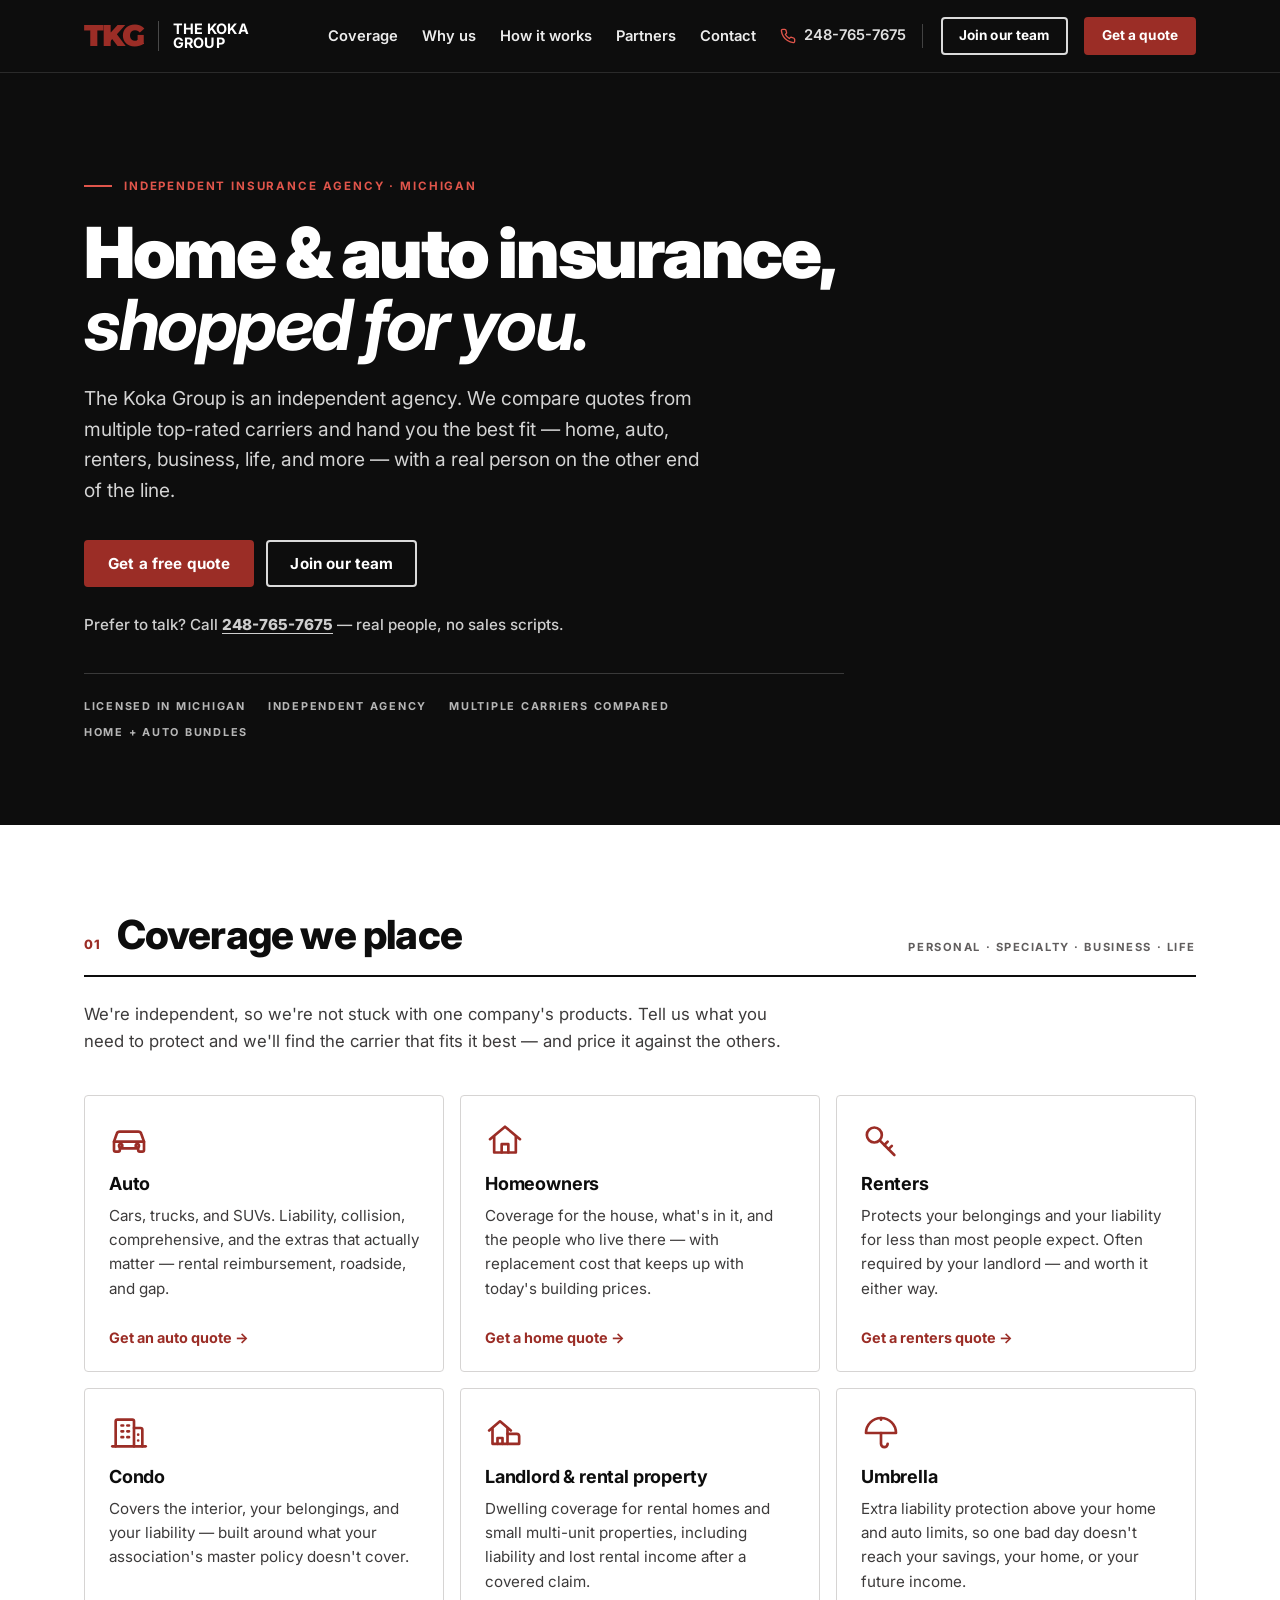
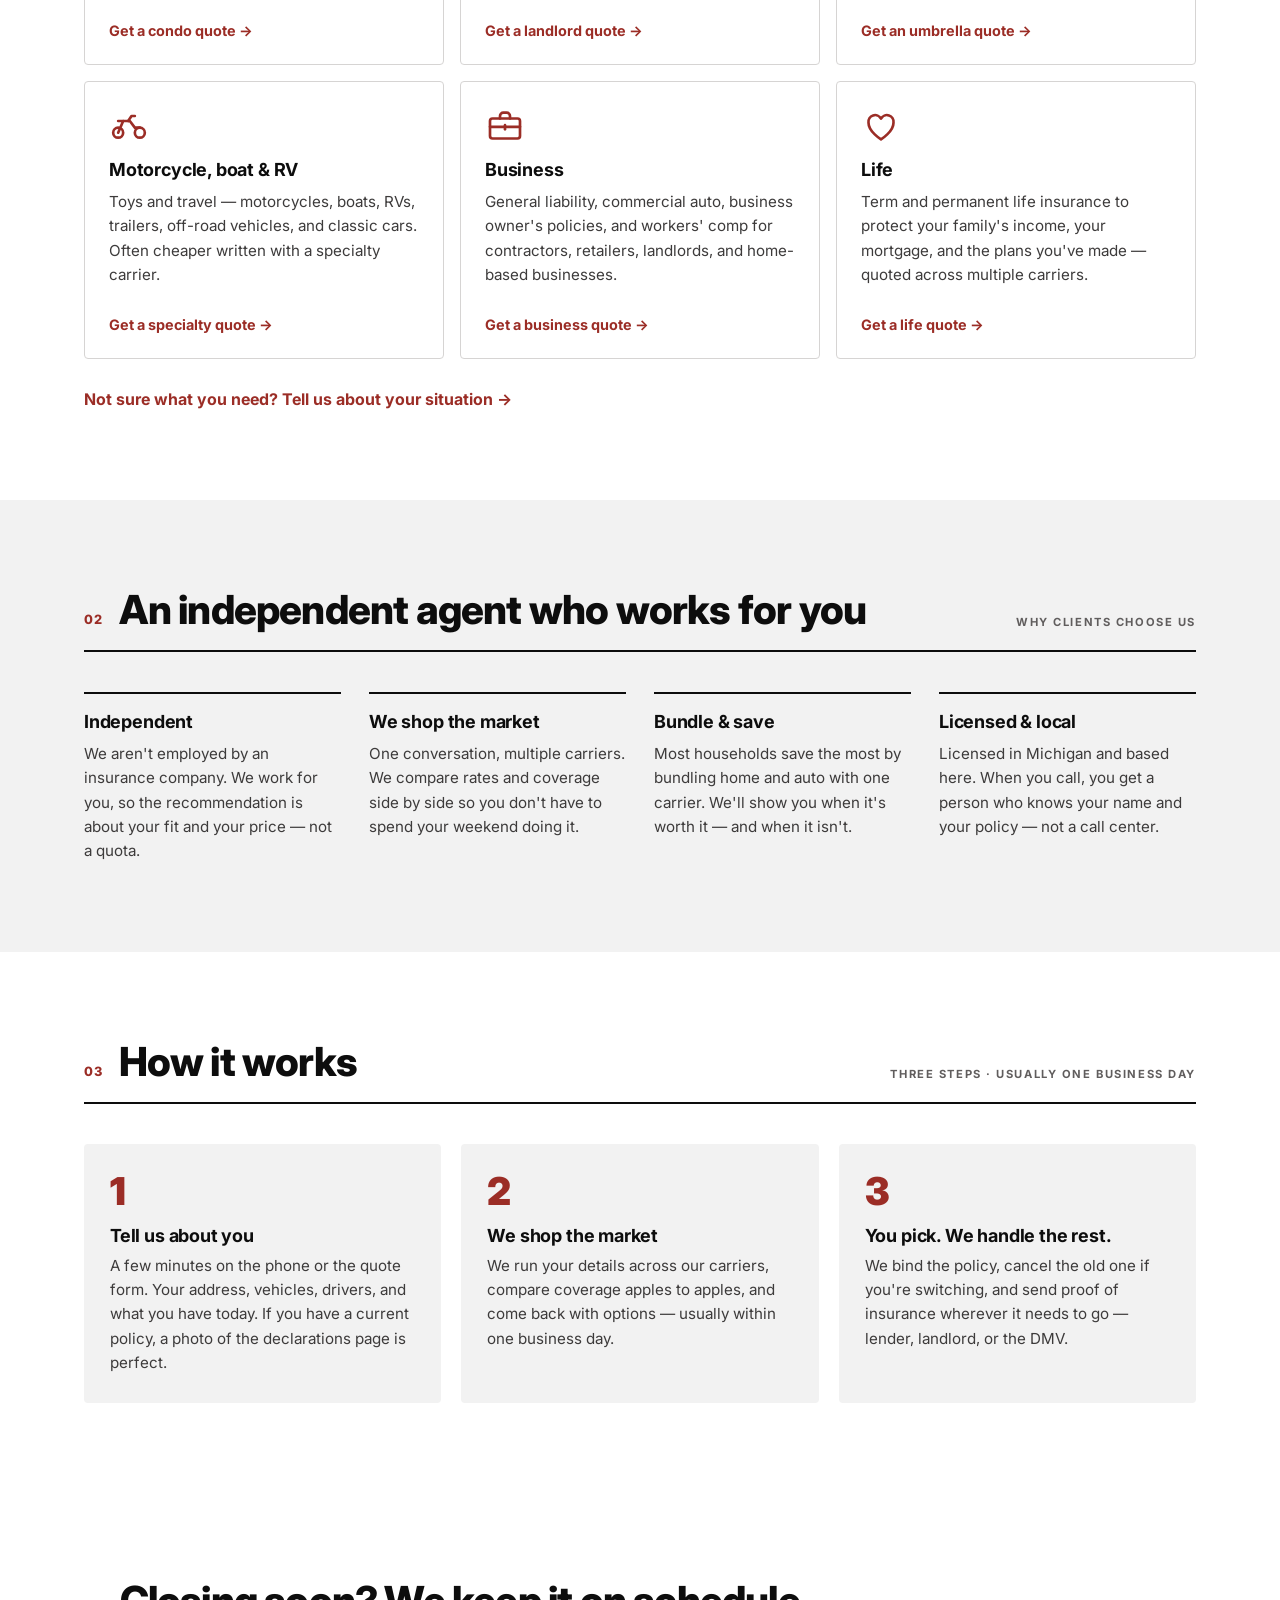
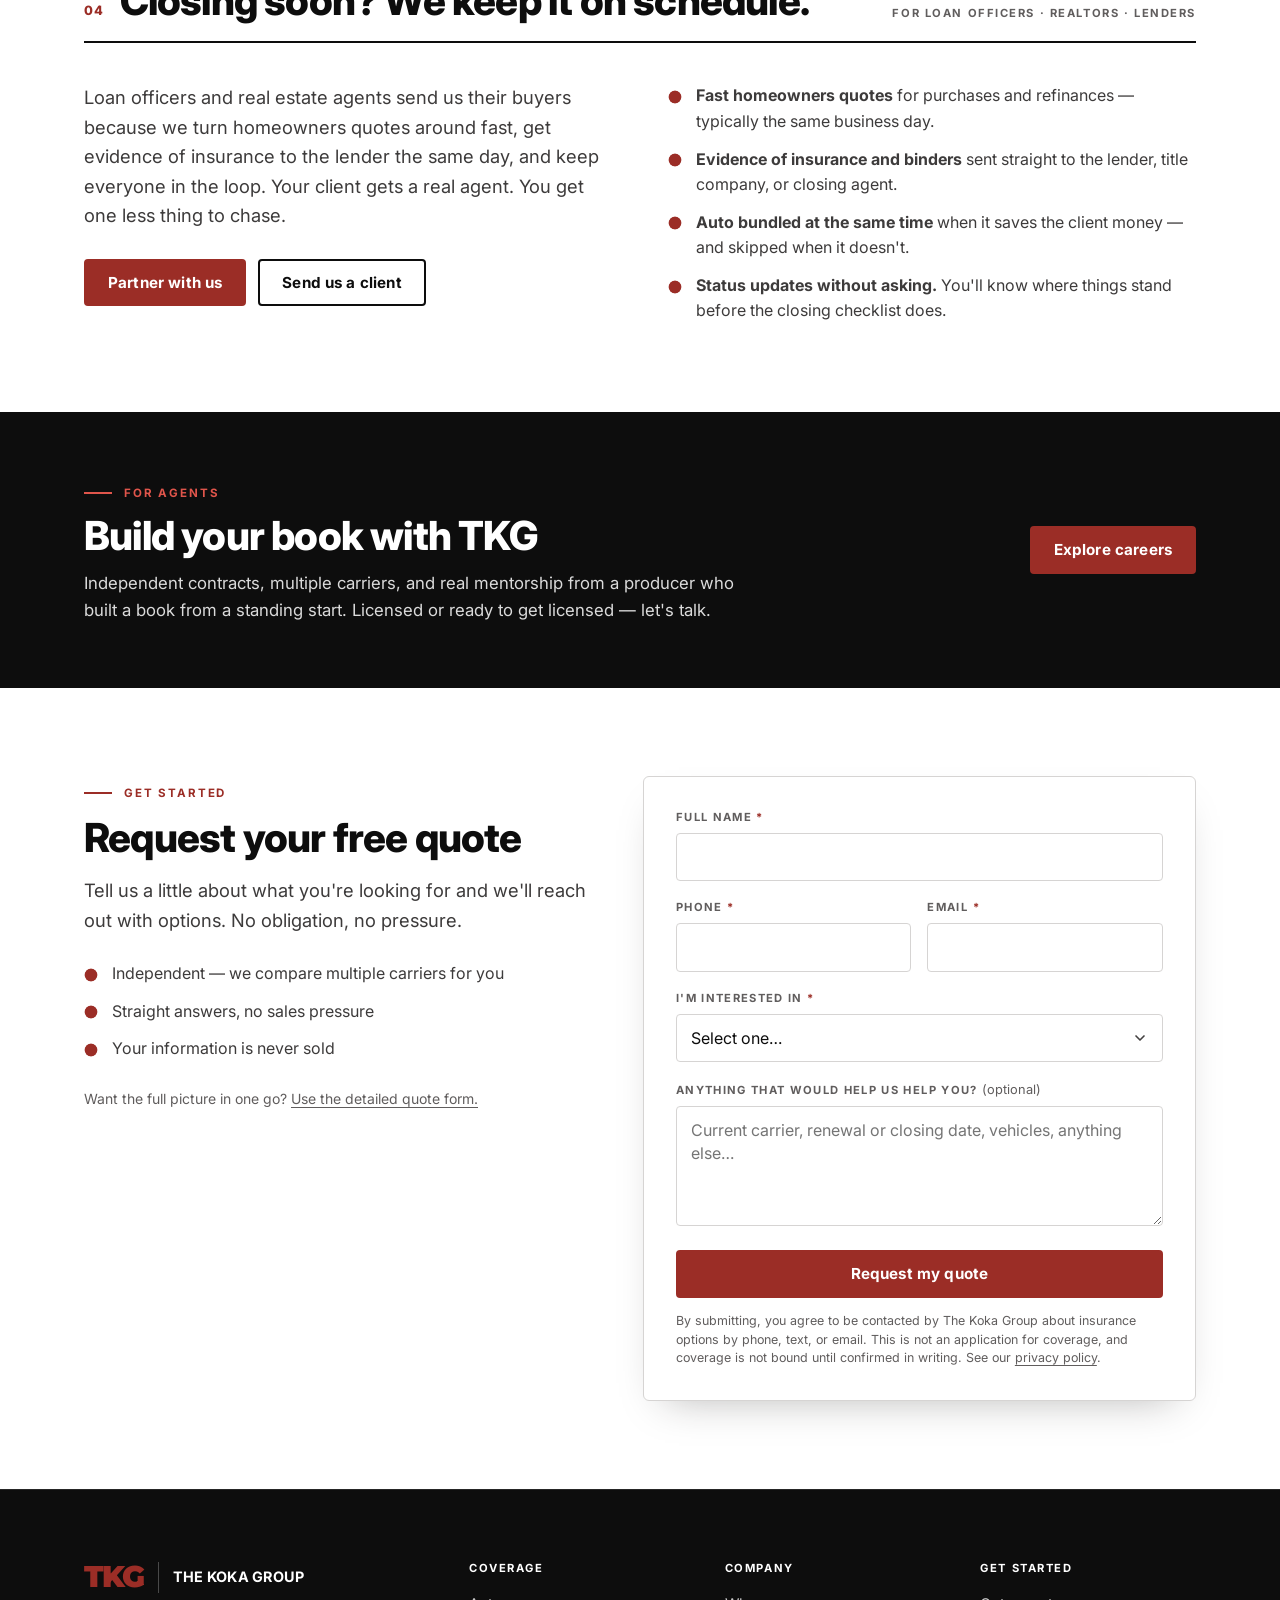
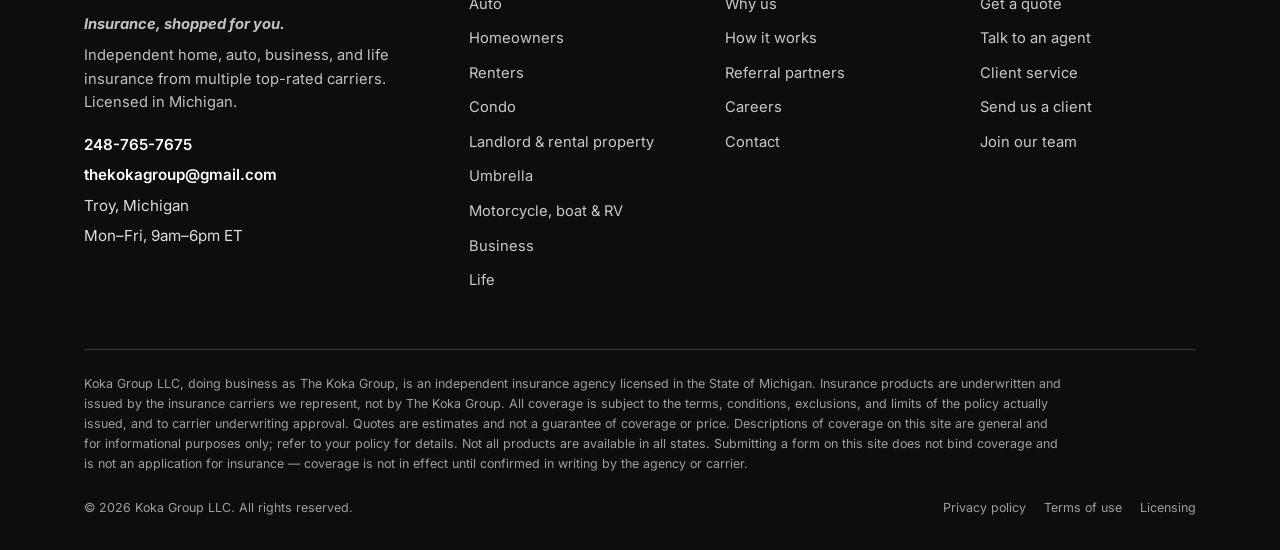
==== index.html @ 43a2e1b6 "Differentiate header actions: phone link, outlined secondary, filled primary Co-Authored-By: Claude " ====
<!DOCTYPE html>
<html lang="en">
<head>
  <meta charset="utf-8">
  <meta name="viewport" content="width=device-width, initial-scale=1">
  <title>The Koka Group · Independent Insurance Agency in Michigan</title>
  <meta name="description" content="The Koka Group is an independent insurance agency in Michigan. We shop multiple top-rated carriers for home, auto, renters, business, and life insurance so you get the right coverage at the best rate we can find.">
  <meta name="theme-color" content="#0d0d0d">
  <meta property="og:type" content="website">
  <meta property="og:site_name" content="The Koka Group">
  <meta property="og:title" content="The Koka Group · Independent Insurance Agency in Michigan">
  <meta property="og:description" content="The Koka Group is an independent insurance agency in Michigan. We shop multiple top-rated carriers for home, auto, renters, business, and life insurance so you get the right coverage at the best rate we can find.">
  <link rel="icon" href="assets/img/favicon.svg" type="image/svg+xml">
  <link rel="apple-touch-icon" href="assets/img/apple-touch-icon.png">
  <meta name="twitter:card" content="summary">
  <link rel="preconnect" href="https://fonts.googleapis.com">
  <link rel="preconnect" href="https://fonts.gstatic.com" crossorigin>
  <link href="https://fonts.googleapis.com/css2?family=Inter:ital,wght@0,400;0,500;0,600;0,700;0,800;0,900;1,700&family=Montserrat:wght@900&display=swap" rel="stylesheet">
  <link rel="stylesheet" href="assets/css/styles.css">
</head>
<body>
<a class="skip-link" href="#main">Skip to content</a>
<header class="site-header">
  <div class="container">
    <nav class="nav" aria-label="Primary">
      <a class="brand" href="index.html" aria-label="The Koka Group — home">
        <span class="brand__logo" aria-hidden="true">TKG</span>
        <span class="brand__text"><span>The Koka Group</span></span>
      </a>
      <ul class="nav__links">
          <li><a href="index.html#coverage">Coverage</a></li>
          <li><a href="index.html#why-us">Why us</a></li>
          <li><a href="index.html#how-it-works">How it works</a></li>
          <li><a href="index.html#partners">Partners</a></li>
          <li><a href="contact.html">Contact</a></li>
      </ul>
      <div class="nav__cta">
        <a class="nav__phone" href="tel:" data-phone-wrap hidden><svg viewBox="0 0 24 24" fill="none" stroke="currentColor" stroke-width="2" stroke-linecap="round" stroke-linejoin="round" aria-hidden="true"><path d="M22 16.9v3a2 2 0 0 1-2.2 2 19.8 19.8 0 0 1-8.6-3.1 19.5 19.5 0 0 1-6-6A19.8 19.8 0 0 1 2.1 4.2 2 2 0 0 1 4.1 2h3a2 2 0 0 1 2 1.7c.1.9.4 1.8.7 2.6a2 2 0 0 1-.5 2.1L8 9.7a16 16 0 0 0 6 6l1.3-1.3a2 2 0 0 1 2.1-.4c.8.3 1.7.5 2.6.7a2 2 0 0 1 1.7 2z"/></svg><span data-phone>Call us</span></a>
        <a class="btn btn--outline-white btn--sm nav__secondary" href="careers.html">Join our team</a>
        <a class="btn btn--red btn--sm" href="quote.html">Get a quote</a>
        <button class="nav-toggle" type="button" aria-expanded="false" aria-controls="mobile-menu" aria-label="Open menu">
          <svg class="icon-menu" viewBox="0 0 24 24" fill="none" stroke="currentColor" stroke-width="2.4" stroke-linecap="round" aria-hidden="true"><path d="M3 6h18M3 12h18M3 18h18"/></svg>
          <svg class="icon-close" viewBox="0 0 24 24" fill="none" stroke="currentColor" stroke-width="2.4" stroke-linecap="round" aria-hidden="true"><path d="M5 5l14 14M19 5L5 19"/></svg>
        </button>
      </div>
    </nav>
    <div class="mobile-menu" id="mobile-menu">
      <ul>
          <li><a href="index.html#coverage">Coverage</a></li>
          <li><a href="index.html#why-us">Why us</a></li>
          <li><a href="index.html#how-it-works">How it works</a></li>
          <li><a href="index.html#partners">Partners</a></li>
          <li><a href="contact.html">Contact</a></li>
          <li><a href="quote.html">Get a quote</a></li>
          <li><a href="careers.html">Join our team</a></li>
          <li data-phone-wrap hidden><a href="tel:" data-phone>Call us</a></li>
      </ul>
      <div class="btn-row">
        <a class="btn btn--red" href="quote.html">Get a quote</a>
        <a class="btn btn--outline-white" href="contact.html">Contact us</a>
      </div>
    </div>
  </div>
</header>
<main id="main">
<!-- ===== Hero ===== -->
<section class="hero">
  <div class="container">
    <div class="hero__inner">
      <span class="eyebrow">Independent insurance agency · Michigan</span>
      <h1>Home &amp; auto insurance, <em>shopped for you.</em></h1>
      <p class="hero__lead">The Koka Group is an independent agency. We compare quotes from multiple top-rated carriers and hand you the best fit — home, auto, renters, business, life, and more — with a real person on the other end of the line.</p>
      <div class="btn-row">
        <a class="btn btn--red" href="quote.html">Get a free quote</a>
        <a class="btn btn--outline-white" href="careers.html">Join our team</a>
      </div>
      <p class="hero__talk" data-phone-wrap hidden>Prefer to talk? Call <a href="tel:" data-phone>us</a> — real people, no sales scripts.</p>
      <p class="hero__talk" data-phone-fallback>Prefer to talk? Email <a href="mailto:thekokagroup@gmail.com" data-email>thekokagroup@gmail.com</a> and we'll set up a call — real people, no sales scripts.</p>
      <ul class="hero__trust" aria-label="Highlights">
        <li>Licensed in Michigan</li>
        <li>Independent agency</li>
        <li>Multiple carriers compared</li>
        <li>Home + auto bundles</li>
      </ul>
    </div>
  </div>
</section>

<!-- ===== 01 Coverage ===== -->
<section class="section" id="coverage">
  <div class="container">
    <div class="section-head">
      <div class="section-head__title">
        <span class="section-head__num">01</span>
        <h2>Coverage we place</h2>
      </div>
      <span class="section-head__meta">Personal · Specialty · Business · Life</span>
    </div>
    <p class="section-intro">We're independent, so we're not stuck with one company's products. Tell us what you need to protect and we'll find the carrier that fits it best — and price it against the others.</p>

    <div class="coverage-grid">
      <article class="coverage-card">
        <div class="coverage-card__icon" aria-hidden="true"><svg viewBox="0 0 24 24"><path d="M3 13l1.6-4.6A2 2 0 0 1 6.5 7h11a2 2 0 0 1 1.9 1.4L21 13"/><path d="M3 13h18v5a1 1 0 0 1-1 1h-1.5a1 1 0 0 1-1-1v-1h-11v1a1 1 0 0 1-1 1H4a1 1 0 0 1-1-1z"/><circle cx="7" cy="15.5" r="1"/><circle cx="17" cy="15.5" r="1"/></svg></div>
        <h3>Auto</h3>
        <p>Cars, trucks, and SUVs. Liability, collision, comprehensive, and the extras that actually matter — rental reimbursement, roadside, and gap.</p>
        <a class="link-arrow" href="quote.html?type=auto">Get an auto quote<span class="sr-only"> for Auto</span></a>
      </article>
      <article class="coverage-card">
        <div class="coverage-card__icon" aria-hidden="true"><svg viewBox="0 0 24 24"><path d="M3 11.5L12 4l9 7.5"/><path d="M5.5 10v9.5h13V10"/><path d="M10 19.5v-5h4v5"/></svg></div>
        <h3>Homeowners</h3>
        <p>Coverage for the house, what's in it, and the people who live there — with replacement cost that keeps up with today's building prices.</p>
        <a class="link-arrow" href="quote.html?type=home">Get a home quote<span class="sr-only"> for Homeowners</span></a>
      </article>
      <article class="coverage-card">
        <div class="coverage-card__icon" aria-hidden="true"><svg viewBox="0 0 24 24"><circle cx="8" cy="9" r="4.5"/><path d="M11.2 12.2L20 21"/><path d="M16.5 17.5l2-2M14 15l2-2"/></svg></div>
        <h3>Renters</h3>
        <p>Protects your belongings and your liability for less than most people expect. Often required by your landlord — and worth it either way.</p>
        <a class="link-arrow" href="quote.html?type=renters">Get a renters quote<span class="sr-only"> for Renters</span></a>
      </article>
      <article class="coverage-card">
        <div class="coverage-card__icon" aria-hidden="true"><svg viewBox="0 0 24 24"><path d="M4 20V5a1 1 0 0 1 1-1h9a1 1 0 0 1 1 1v15"/><path d="M15 9h4a1 1 0 0 1 1 1v10"/><path d="M2 20h20"/><path d="M7.5 7.5h1M11 7.5h1M7.5 11h1M11 11h1M7.5 14.5h1M11 14.5h1M17.5 13h.01M17.5 16.5h.01"/></svg></div>
        <h3>Condo</h3>
        <p>Covers the interior, your belongings, and your liability — built around what your association's master policy doesn't cover.</p>
        <a class="link-arrow" href="quote.html?type=condo">Get a condo quote<span class="sr-only"> for Condo</span></a>
      </article>
      <article class="coverage-card">
        <div class="coverage-card__icon" aria-hidden="true"><svg viewBox="0 0 24 24"><path d="M2.5 10.5L9 5l6.5 5.5"/><path d="M4.5 9.5v9h9v-9"/><path d="M13.5 12.5H19a1.5 1.5 0 0 1 1.5 1.5v4.5h-7"/><path d="M7.5 18.5v-3.5h3v3.5"/></svg></div>
        <h3>Landlord &amp; rental property</h3>
        <p>Dwelling coverage for rental homes and small multi-unit properties, including liability and lost rental income after a covered claim.</p>
        <a class="link-arrow" href="quote.html?type=landlord">Get a landlord quote<span class="sr-only"> for Landlord &amp; rental property</span></a>
      </article>
      <article class="coverage-card">
        <div class="coverage-card__icon" aria-hidden="true"><svg viewBox="0 0 24 24"><path d="M3 12a9 9 0 0 1 18 0z"/><path d="M12 12v6.5a2 2 0 0 0 4 0"/><path d="M12 3v1"/></svg></div>
        <h3>Umbrella</h3>
        <p>Extra liability protection above your home and auto limits, so one bad day doesn't reach your savings, your home, or your future income.</p>
        <a class="link-arrow" href="quote.html?type=umbrella">Get an umbrella quote<span class="sr-only"> for Umbrella</span></a>
      </article>
      <article class="coverage-card">
        <div class="coverage-card__icon" aria-hidden="true"><svg viewBox="0 0 24 24"><circle cx="5.5" cy="16" r="3"/><circle cx="18.5" cy="16" r="3"/><path d="M5.5 16l3-7h4l3 4h3"/><path d="M11.5 9l2-3h2"/><path d="M8.5 9h-3"/></svg></div>
        <h3>Motorcycle, boat &amp; RV</h3>
        <p>Toys and travel — motorcycles, boats, RVs, trailers, off-road vehicles, and classic cars. Often cheaper written with a specialty carrier.</p>
        <a class="link-arrow" href="quote.html?type=toys">Get a specialty quote<span class="sr-only"> for Motorcycle, boat &amp; RV</span></a>
      </article>
      <article class="coverage-card">
        <div class="coverage-card__icon" aria-hidden="true"><svg viewBox="0 0 24 24"><rect x="3" y="7.5" width="18" height="12" rx="1.5"/><path d="M9 7.5V6a2 2 0 0 1 2-2h2a2 2 0 0 1 2 2v1.5"/><path d="M3 12.5h18"/><path d="M12 11.5v2.5"/></svg></div>
        <h3>Business</h3>
        <p>General liability, commercial auto, business owner's policies, and workers' comp for contractors, retailers, landlords, and home-based businesses.</p>
        <a class="link-arrow" href="quote.html?type=business">Get a business quote<span class="sr-only"> for Business</span></a>
      </article>
      <article class="coverage-card">
        <div class="coverage-card__icon" aria-hidden="true"><svg viewBox="0 0 24 24"><path d="M12 20s-7.5-4.6-7.5-10A4 4 0 0 1 12 7.6 4 4 0 0 1 19.5 10c0 5.4-7.5 10-7.5 10z"/></svg></div>
        <h3>Life</h3>
        <p>Term and permanent life insurance to protect your family's income, your mortgage, and the plans you've made — quoted across multiple carriers.</p>
        <a class="link-arrow" href="quote.html?type=life">Get a life quote<span class="sr-only"> for Life</span></a>
      </article>
    </div>
    <p style="margin-top: 28px;"><a class="link-arrow" href="contact.html">Not sure what you need? Tell us about your situation</a></p>
  </div>
</section>

<!-- ===== 02 Why us ===== -->
<section class="section bg-gray" id="why-us">
  <div class="container">
    <div class="section-head">
      <div class="section-head__title">
        <span class="section-head__num">02</span>
        <h2>An independent agent who works for you</h2>
      </div>
      <span class="section-head__meta">Why clients choose us</span>
    </div>
    <div class="cols">
      <div class="col">
        <h3>Independent</h3>
        <p>We aren't employed by an insurance company. We work for you, so the recommendation is about your fit and your price — not a quota.</p>
      </div>
      <div class="col">
        <h3>We shop the market</h3>
        <p>One conversation, multiple carriers. We compare rates and coverage side by side so you don't have to spend your weekend doing it.</p>
      </div>
      <div class="col">
        <h3>Bundle &amp; save</h3>
        <p>Most households save the most by bundling home and auto with one carrier. We'll show you when it's worth it — and when it isn't.</p>
      </div>
      <div class="col">
        <h3>Licensed &amp; local</h3>
        <p>Licensed in Michigan and based here. When you call, you get a person who knows your name and your policy — not a call center.</p>
      </div>
    </div>
  </div>
</section>

<!-- ===== 03 How it works ===== -->
<section class="section" id="how-it-works">
  <div class="container">
    <div class="section-head">
      <div class="section-head__title">
        <span class="section-head__num">03</span>
        <h2>How it works</h2>
      </div>
      <span class="section-head__meta">Three steps · Usually one business day</span>
    </div>
    <ol class="steps">
      <li class="step">
        <span class="step__num">1</span>
        <h3>Tell us about you</h3>
        <p>A few minutes on the phone or the quote form. Your address, vehicles, drivers, and what you have today. If you have a current policy, a photo of the declarations page is perfect.</p>
      </li>
      <li class="step">
        <span class="step__num">2</span>
        <h3>We shop the market</h3>
        <p>We run your details across our carriers, compare coverage apples to apples, and come back with options — usually within one business day.</p>
      </li>
      <li class="step">
        <span class="step__num">3</span>
        <h3>You pick. We handle the rest.</h3>
        <p>We bind the policy, cancel the old one if you're switching, and send proof of insurance wherever it needs to go — lender, landlord, or the DMV.</p>
      </li>
    </ol>
  </div>
</section>

<!-- ===== 04 Referral partners ===== -->
<section class="section" id="partners">
  <div class="container">
    <div class="section-head">
      <div class="section-head__title">
        <span class="section-head__num">04</span>
        <h2>Closing soon? We keep it on schedule.</h2>
      </div>
      <span class="section-head__meta">For loan officers · Realtors · Lenders</span>
    </div>
    <div class="split">
      <div>
        <p class="lead">Loan officers and real estate agents send us their buyers because we turn homeowners quotes around fast, get evidence of insurance to the lender the same day, and keep everyone in the loop. Your client gets a real agent. You get one less thing to chase.</p>
        <div class="btn-row" style="margin-top: 28px;">
          <a class="btn btn--red" href="contact.html#partners">Partner with us</a>
          <a class="btn btn--outline" href="quote.html?ref=partner">Send us a client</a>
        </div>
      </div>
      <ul class="checklist">
        <li><strong>Fast homeowners quotes</strong> for purchases and refinances — typically the same business day.</li>
        <li><strong>Evidence of insurance and binders</strong> sent straight to the lender, title company, or closing agent.</li>
        <li><strong>Auto bundled at the same time</strong> when it saves the client money — and skipped when it doesn't.</li>
        <li><strong>Status updates without asking.</strong> You'll know where things stand before the closing checklist does.</li>
      </ul>
    </div>
  </div>
</section>

<!-- ===== 05 Join our team band ===== -->
<section class="band bg-ink" id="careers">
  <div class="container">
    <div class="band__inner">
      <div class="band__text">
        <span class="eyebrow">For agents</span>
        <h2>Build your book with TKG</h2>
        <p>Independent contracts, multiple carriers, and real mentorship from a producer who built a book from a standing start. Licensed or ready to get licensed — let's talk.</p>
      </div>
      <a class="btn btn--red" href="careers.html">Explore careers</a>
    </div>
  </div>
</section>

<!-- ===== 06 Quote form ===== -->
<section class="section" id="quote">
  <div class="container">
    <div class="split split--form">
      <div>
        <span class="eyebrow">Get started</span>
        <h2 style="margin: 14px 0 16px;">Request your free quote</h2>
        <p class="lead">Tell us a little about what you're looking for and we'll reach out with options. No obligation, no pressure.</p>
        <ul class="checklist" style="margin-top: 26px;">
          <li>Independent — we compare multiple carriers for you</li>
          <li>Straight answers, no sales pressure</li>
          <li>Your information is never sold</li>
        </ul>
        <p class="small muted" style="margin-top: 26px;">Want the full picture in one go? <a class="text-link" href="quote.html">Use the detailed quote form.</a></p>
      </div>
      <div>
        <form class="form-card" id="home-quote" data-koka-form action="https://formsubmit.co/thekokagroup@gmail.com" method="POST">
          <input type="hidden" name="_subject" value="New quote request — The Koka Group website">
          <input type="hidden" name="_template" value="table">
          <input type="hidden" name="_next" value="thanks.html">
          <input type="hidden" name="form_name" value="Homepage quick quote">
          <div class="honey" aria-hidden="true"><label>Leave this field empty <input type="text" name="_honey" tabindex="-1" autocomplete="off"></label></div>
          <div class="form-grid">
            <div class="field full">
              <label for="hq-name">Full name <span class="req" aria-hidden="true">*</span></label>
              <input id="hq-name" name="name" type="text" autocomplete="name" required>
            </div>
            <div class="field">
              <label for="hq-phone">Phone <span class="req" aria-hidden="true">*</span></label>
              <input id="hq-phone" name="phone" type="tel" autocomplete="tel" inputmode="tel" required>
            </div>
            <div class="field">
              <label for="hq-email">Email <span class="req" aria-hidden="true">*</span></label>
              <input id="hq-email" name="email" type="email" autocomplete="email" required>
            </div>
            <div class="field full">
              <label for="hq-type">I'm interested in <span class="req" aria-hidden="true">*</span></label>
              <select id="hq-type" name="interested_in" required>
                <option value="" selected disabled>Select one…</option>
                <option value="bundle">Home + auto bundle</option>
                <option value="auto">Auto</option>
                <option value="home">Homeowners</option>
                <option value="renters">Renters</option>
                <option value="condo">Condo</option>
                <option value="landlord">Landlord &amp; rental property</option>
                <option value="umbrella">Umbrella</option>
                <option value="toys">Motorcycle, boat &amp; RV</option>
                <option value="business">Business</option>
                <option value="life">Life</option>
                <option value="not-sure">Not sure yet</option>
              </select>
            </div>
            <div class="field full">
              <label for="hq-msg">Anything that would help us help you? <span class="hint">(optional)</span></label>
              <textarea id="hq-msg" name="message" rows="4" placeholder="Current carrier, renewal or closing date, vehicles, anything else…"></textarea>
            </div>
          </div>
          <div class="form-actions">
            <button class="btn btn--red btn--block" type="submit">Request my quote</button>
            <p class="form-status" role="status" aria-live="polite"></p>
            <p class="form-note">By submitting, you agree to be contacted by The Koka Group about insurance options by phone, text, or email. This is not an application for coverage, and coverage is not bound until confirmed in writing. See our <a class="text-link" href="privacy.html">privacy policy</a>.</p>
          </div>
        </form>
        <div class="form-success" id="home-quote-success" hidden>
          <h3>Got it — we're on it.</h3>
          <p>We'll reach out within one business day with options. Need us sooner? Email <a class="text-link" href="mailto:thekokagroup@gmail.com" data-email>thekokagroup@gmail.com</a>.</p>
        </div>
      </div>
    </div>
  </div>
</section>
</main>
<footer class="site-footer">
  <div class="container">
    <div class="footer-grid">
      <div class="footer-brand">
        <a class="brand" href="index.html" aria-label="The Koka Group — home">
        <span class="brand__logo" aria-hidden="true">TKG</span>
        <span class="brand__text"><span>The Koka Group</span></span>
      </a>
        <p class="footer-brand__tag">Insurance, shopped for you.</p>
        <p>Independent home, auto, business, and life insurance from multiple top-rated carriers. Licensed in Michigan.</p>
        <div class="footer-contact">
          <span data-phone-wrap hidden><a href="tel:" data-phone>Call us</a></span>
          <a href="mailto:thekokagroup@gmail.com" data-email>thekokagroup@gmail.com</a>
          <span data-location>Troy, Michigan</span>
          <span data-hours>Mon–Fri, 9am–6pm ET</span>
        </div>
      </div>
      <div class="footer-col">
        <h4>Coverage</h4>
        <ul>
          <li><a href="quote.html?type=auto">Auto</a></li>
          <li><a href="quote.html?type=home">Homeowners</a></li>
          <li><a href="quote.html?type=renters">Renters</a></li>
          <li><a href="quote.html?type=condo">Condo</a></li>
          <li><a href="quote.html?type=landlord">Landlord &amp; rental property</a></li>
          <li><a href="quote.html?type=umbrella">Umbrella</a></li>
          <li><a href="quote.html?type=toys">Motorcycle, boat &amp; RV</a></li>
          <li><a href="quote.html?type=business">Business</a></li>
          <li><a href="quote.html?type=life">Life</a></li>
        </ul>
      </div>
      <div class="footer-col">
        <h4>Company</h4>
        <ul>
          <li><a href="index.html#why-us">Why us</a></li>
          <li><a href="index.html#how-it-works">How it works</a></li>
          <li><a href="index.html#partners">Referral partners</a></li>
          <li><a href="careers.html">Careers</a></li>
          <li><a href="contact.html">Contact</a></li>
        </ul>
      </div>
      <div class="footer-col">
        <h4>Get started</h4>
        <ul>
          <li><a href="quote.html">Get a quote</a></li>
          <li><a href="contact.html">Talk to an agent</a></li>
          <li><a href="contact.html#service">Client service</a></li>
          <li><a href="contact.html#partners">Send us a client</a></li>
          <li><a href="careers.html">Join our team</a></li>
        </ul>
      </div>
    </div>
    <div class="footer-legal">
      <p>Koka Group LLC, doing business as The Koka Group, is an independent insurance agency licensed in the State of Michigan. Insurance products are underwritten and issued by the insurance carriers we represent, not by The Koka Group. All coverage is subject to the terms, conditions, exclusions, and limits of the policy actually issued, and to carrier underwriting approval. Quotes are estimates and not a guarantee of coverage or price. Descriptions of coverage on this site are general and for informational purposes only; refer to your policy for details. Not all products are available in all states. Submitting a form on this site does not bind coverage and is not an application for insurance — coverage is not in effect until confirmed in writing by the agency or carrier.</p>
    </div>
    <div class="footer-bottom">
      <span>© <span data-year>2026</span> Koka Group LLC. All rights reserved.</span>
      <ul>
        <li><a href="privacy.html">Privacy policy</a></li>
        <li><a href="privacy.html#terms">Terms of use</a></li>
        <li><a href="privacy.html#licensing">Licensing</a></li>
      </ul>
    </div>
  </div>
</footer>
<script src="assets/js/config.js"></script>
<script src="assets/js/main.js"></script>
</body>
</html>
---- assets/css/styles.css ----
/* ==========================================================================
   The Koka Group — site styles
   Brand: red #eb2f13 · ink #1f1d1c · charcoal #444141 · tile gray #e9e8e8
   Type:  Inter (heavy headings, letter-spaced caps labels)
   ========================================================================== */

:root {
  --red: #9b2d26;           /* brand brick red (logo) */
  --red-hover: #85261f;
  --red-deep: #9b2d26;
  --red-soft: #e0554b;      /* red text on black */
  --red-tint: #f3dcd9;
  --red-tint-2: #faf0ee;

  --ink: #0d0d0d;           /* brand black (logo background) */
  --charcoal: #3d3b3b;
  --g600: #605d5d;
  --g500: #7c7979;
  --g400: #a5a5a5;
  --g300: #d6d4d3;
  --g200: #e9e8e8;
  --g100: #f2f2f2;
  --g50:  #f8f8f7;
  --white: #ffffff;

  --font: "Inter", "Helvetica Neue", Helvetica, Arial, sans-serif;
  --font-logo: "Montserrat", "Inter", "Arial Black", sans-serif;
  --container: 1160px;
  --gutter: 24px;
  --radius: 4px;
  --shadow: 0 18px 40px -22px rgba(31, 29, 28, 0.35);
  --nav-h: 72px;
}

/* ---------- Reset & base ---------- */
*, *::before, *::after { box-sizing: border-box; }
html { scroll-behavior: smooth; -webkit-text-size-adjust: 100%; }
[id] { scroll-margin-top: calc(var(--nav-h) + 16px); }
body {
  margin: 0;
  font-family: var(--font);
  font-size: 16px;
  line-height: 1.6;
  color: var(--ink);
  background: var(--white);
  -webkit-font-smoothing: antialiased;
  -moz-osx-font-smoothing: grayscale;
}
img, svg { max-width: 100%; display: block; }
a { color: inherit; text-decoration: none; }
p { margin: 0 0 1em; }
p:last-child { margin-bottom: 0; }
ul, ol { margin: 0; padding: 0; }
button, input, select, textarea { font: inherit; color: inherit; }
h1, h2, h3, h4 { margin: 0; line-height: 1.1; font-weight: 800; letter-spacing: -0.02em; }
h1 { font-size: clamp(2.5rem, 5.6vw, 4.4rem); font-weight: 900; letter-spacing: -0.035em; line-height: 1.02; }
h2 { font-size: clamp(1.75rem, 3.2vw, 2.5rem); }
h3 { font-size: 1.125rem; font-weight: 700; letter-spacing: -0.01em; }
em { font-style: italic; }
strong { font-weight: 700; }
[hidden] { display: none !important; }

.container { width: 100%; max-width: var(--container); margin-inline: auto; padding-inline: var(--gutter); }
.container--narrow { max-width: 860px; }
.section { padding-block: 88px; }
.section--tight { padding-block: 64px; }
.section--flush { padding-block: 0; }
.bg-gray { background: var(--g100); }
.bg-ink { background: var(--ink); color: var(--white); }
.bg-red { background: var(--red); color: var(--white); }

/* Skip link */
.skip-link {
  position: absolute; left: 8px; top: -60px; z-index: 1000;
  background: var(--ink); color: var(--white); padding: 10px 14px; border-radius: var(--radius); font-weight: 600;
}
.skip-link:focus { top: 8px; }

/* Visually hidden */
.sr-only { position: absolute !important; width: 1px; height: 1px; padding: 0; margin: -1px; overflow: hidden; clip: rect(0,0,0,0); white-space: nowrap; border: 0; }

/* ---------- Typographic helpers ---------- */
.eyebrow {
  display: inline-flex; align-items: center; gap: 12px;
  font-size: 0.72rem; font-weight: 700; letter-spacing: 0.16em; text-transform: uppercase;
  color: var(--red-deep);
}
.eyebrow::before { content: ""; width: 28px; height: 2px; background: currentColor; }
.eyebrow--plain::before { display: none; }
.bg-red .eyebrow { color: rgba(255,255,255,0.92); }
.bg-ink .eyebrow, .hero .eyebrow, .page-head .eyebrow { color: var(--red-soft); }
.caps {
  font-size: 0.72rem; font-weight: 700; letter-spacing: 0.14em; text-transform: uppercase; color: var(--g600);
}
.lead { font-size: 1.15rem; line-height: 1.6; color: var(--charcoal); }
.muted { color: var(--g600); }
.small { font-size: 0.875rem; }
.link-arrow { font-weight: 700; color: var(--red-deep); }
.link-arrow::after { content: "\00a0→"; }
.link-arrow:hover { text-decoration: underline; text-underline-offset: 3px; }
.text-link { text-decoration: underline; text-underline-offset: 3px; text-decoration-thickness: 1px; }
.text-link:hover { color: var(--red-deep); }

/* Section header (numbered, with heavy rule — mirrors the brand documents) */
.section-head {
  display: flex; align-items: flex-end; justify-content: space-between; gap: 24px;
  padding-bottom: 18px; margin-bottom: 40px;
  border-bottom: 2px solid var(--ink);
}
.section-head__title { display: flex; align-items: baseline; gap: 16px; }
.section-head__num { font-size: 0.8rem; font-weight: 800; color: var(--red-deep); letter-spacing: 0.06em; }
.section-head__meta { font-size: 0.7rem; font-weight: 700; letter-spacing: 0.14em; text-transform: uppercase; color: var(--g600); text-align: right; }
.bg-ink .section-head { border-bottom-color: rgba(255,255,255,0.35); }
.bg-ink .section-head__num { color: var(--red-soft); }
.bg-ink .section-head__meta { color: rgba(255,255,255,0.7); }
.section-intro { max-width: 720px; margin: -16px 0 40px; color: var(--charcoal); font-size: 1.05rem; }

/* ---------- Buttons ---------- */
.btn {
  display: inline-flex; align-items: center; justify-content: center; gap: 8px;
  padding: 14px 22px; border-radius: var(--radius); border: 2px solid transparent;
  font-weight: 700; font-size: 0.95rem; line-height: 1; letter-spacing: 0.01em;
  cursor: pointer; transition: background .15s ease, color .15s ease, border-color .15s ease, transform .05s ease;
  text-align: center; white-space: nowrap;
}
.btn:active { transform: translateY(1px); }
.btn:focus-visible { outline: 3px solid var(--ink); outline-offset: 2px; }
.btn--red { background: var(--red); color: var(--white); border-color: var(--red); }
.btn--red:hover { background: var(--red-hover); border-color: var(--red-hover); }
.btn--ink { background: var(--ink); color: var(--white); border-color: var(--ink); }
.btn--ink:hover { background: #000; }
.btn--white { background: var(--white); color: var(--ink); border-color: var(--white); }
.btn--white:hover { background: var(--red-tint-2); }
.btn--outline { background: transparent; color: var(--ink); border-color: var(--ink); }
.btn--outline:hover { background: var(--ink); color: var(--white); }
.btn--outline-white { background: transparent; color: var(--white); border-color: rgba(255,255,255,0.85); }
.btn--outline-white:hover { background: var(--white); color: var(--ink); border-color: var(--white); }
.btn--sm { padding: 10px 16px; font-size: 0.85rem; }
.btn--block { width: 100%; }
.bg-red .btn:focus-visible, .bg-ink .btn:focus-visible { outline-color: var(--white); }
.btn-row { display: flex; flex-wrap: wrap; gap: 12px; }

/* ---------- Header / nav ---------- */
.site-header {
  position: sticky; top: 0; z-index: 100;
  background: var(--ink); color: var(--white);
  border-bottom: 1px solid rgba(255,255,255,0.12);
}
.nav { display: flex; align-items: center; justify-content: space-between; gap: 24px; min-height: var(--nav-h); }
.brand { display: inline-flex; align-items: center; gap: 14px; font-weight: 700; letter-spacing: 0.02em; font-size: 0.9rem; line-height: 1; text-transform: uppercase; }
.brand__logo { font-family: var(--font-logo); font-weight: 900; font-size: 1.9rem; letter-spacing: -0.06em; line-height: 1; color: var(--red); padding-right: 14px; border-right: 1px solid rgba(255,255,255,0.25); }
.brand__text { display: flex; flex-direction: column; gap: 4px; }
.brand__sub { font-size: 0.55rem; font-weight: 700; letter-spacing: 0.18em; opacity: 0.85; white-space: nowrap; }
.nav__links { display: flex; align-items: center; gap: 24px; list-style: none; white-space: nowrap; }
.nav__links a { font-weight: 600; font-size: 0.92rem; opacity: 0.92; padding: 6px 0; border-bottom: 2px solid transparent; }
.nav__links a:hover, .nav__links a[aria-current="page"] { opacity: 1; border-bottom-color: rgba(255,255,255,0.9); }
.nav__cta { display: flex; align-items: center; gap: 16px; white-space: nowrap; }
.nav__phone { display: inline-flex; align-items: center; gap: 8px; font-weight: 600; font-size: 0.92rem; color: rgba(255,255,255,0.88); padding-right: 16px; margin-right: 2px; border-right: 1px solid rgba(255,255,255,0.22); }
.nav__phone svg { width: 16px; height: 16px; flex: none; color: var(--red-soft); }
.nav__phone:hover { color: var(--white); text-decoration: underline; text-underline-offset: 3px; }
.nav__secondary { display: inline-flex; }
.nav-toggle {
  display: none; flex: none; background: transparent; border: 2px solid rgba(255,255,255,0.8); color: var(--white);
  border-radius: var(--radius); padding: 8px 10px; cursor: pointer; line-height: 0;
}
.nav-toggle:focus-visible { outline: 3px solid var(--white); outline-offset: 2px; }
.nav-toggle svg { width: 22px; height: 22px; min-width: 22px; flex: none; }
.nav-toggle .icon-close { display: none; }
.nav-toggle[aria-expanded="true"] .icon-menu { display: none; }
.nav-toggle[aria-expanded="true"] .icon-close { display: block; }
.mobile-menu { display: none; }

@media (max-width: 1200px) {
  .brand__sub { display: none; }
  .nav__secondary { display: none; }
}
@media (max-width: 960px) {
  .nav__links, .nav__secondary { display: none; }
  .nav-toggle { display: inline-flex; }
  .nav__phone { display: none; }
  .mobile-menu {
    display: none; border-top: 1px solid rgba(255,255,255,0.25); padding: 12px 0 24px;
  }
  .mobile-menu.is-open { display: block; }
  .mobile-menu ul { list-style: none; display: grid; gap: 2px; }
  .mobile-menu a { display: block; padding: 12px 0; font-weight: 600; font-size: 1.05rem; border-bottom: 1px solid rgba(255,255,255,0.15); }
  .mobile-menu .btn-row { margin-top: 18px; }
  .mobile-menu .btn { flex: 1 1 160px; }
}

/* ---------- Hero (home) ---------- */
.hero { position: relative; overflow: hidden; background: var(--ink); color: var(--white); }
.hero__inner { position: relative; z-index: 1; padding: 96px 0 84px; max-width: 760px; }
.hero h1 { margin: 22px 0 22px; }
.hero h1 em { font-style: italic; font-weight: 700; }
.hero__lead { font-size: 1.2rem; font-weight: 400; line-height: 1.6; max-width: 620px; color: rgba(255,255,255,0.82); }
.hero .btn-row { margin: 34px 0 26px; }
.hero__talk { font-size: 0.95rem; font-weight: 500; color: rgba(255,255,255,0.8); }
.hero__talk a { font-weight: 800; text-decoration: underline; text-underline-offset: 3px; }
.hero__trust { display: flex; flex-wrap: wrap; gap: 8px 22px; margin-top: 36px; padding-top: 24px; border-top: 1px solid rgba(255,255,255,0.18); list-style: none; }
.hero__trust li { font-size: 0.68rem; font-weight: 700; letter-spacing: 0.16em; text-transform: uppercase; color: rgba(255,255,255,0.7); }
.hero__watermark {
  position: absolute; right: -0.08em; bottom: -0.32em; z-index: 0; pointer-events: none; user-select: none;
  font-size: clamp(22rem, 46vw, 40rem); font-weight: 900; line-height: 1; letter-spacing: -0.06em;
  color: rgba(255,255,255,0.07);
}

/* Inner page header */
.page-head { background: var(--ink); color: var(--white); padding: 64px 0 56px; position: relative; overflow: hidden; }
.page-head h1 { margin: 18px 0 16px; font-size: clamp(2.2rem, 4.6vw, 3.6rem); }
.page-head .lead { color: rgba(255,255,255,0.8); max-width: 680px; font-size: 1.15rem; }
.page-head .hero__watermark { font-size: clamp(14rem, 30vw, 24rem); bottom: -0.4em; }

/* ---------- Stat-style tiles (brand documents) ---------- */
.tiles { display: grid; grid-template-columns: repeat(4, 1fr); gap: 16px; }
.tile { background: var(--g200); border-radius: var(--radius); padding: 24px 22px 22px; min-height: 130px; }
.tile__value { font-size: 1.9rem; font-weight: 800; letter-spacing: -0.03em; line-height: 1; color: var(--ink); }
.tile__value--red { color: var(--red); }
.tile__label { margin-top: 12px; font-size: 0.7rem; font-weight: 700; letter-spacing: 0.14em; text-transform: uppercase; color: var(--g600); line-height: 1.5; }
.tiles--3 { grid-template-columns: repeat(3, 1fr); }
.tile--white { background: var(--white); border: 1px solid var(--g300); }
.tile p.tile__text { margin-top: 10px; font-size: 0.95rem; color: var(--charcoal); }

/* ---------- Coverage grid ---------- */
.coverage-grid { display: grid; grid-template-columns: repeat(3, 1fr); gap: 16px; }
.coverage-card {
  position: relative; display: flex; flex-direction: column; gap: 10px;
  background: var(--white); border: 1px solid var(--g300); border-radius: var(--radius); padding: 24px 24px 22px;
  transition: border-color .15s ease, transform .15s ease, box-shadow .15s ease;
}
.coverage-card:hover { border-color: var(--ink); box-shadow: var(--shadow); transform: translateY(-2px); }
.coverage-card__icon { width: 40px; height: 40px; color: var(--red); }
.coverage-card__icon svg { width: 40px; height: 40px; stroke: currentColor; fill: none; stroke-width: 1.6; stroke-linecap: round; stroke-linejoin: round; }
.coverage-card h3 { margin-top: 4px; }
.coverage-card p { color: var(--charcoal); font-size: 0.95rem; flex: 1; }
.coverage-card .link-arrow { font-size: 0.9rem; }
.coverage-card .link-arrow::before { content: ""; position: absolute; inset: 0; }

/* ---------- Columns (why us) ---------- */
.cols { display: grid; grid-template-columns: repeat(4, 1fr); gap: 32px 28px; }
.cols--3 { grid-template-columns: repeat(3, 1fr); }
.col { border-top: 2px solid var(--ink); padding-top: 18px; }
.col h3 { margin-bottom: 10px; }
.col p { color: var(--charcoal); font-size: 0.95rem; }
.bg-ink .col { border-top-color: rgba(255,255,255,0.45); }
.bg-ink .col p { color: rgba(255,255,255,0.8); }

/* ---------- Steps ---------- */
.steps { display: grid; grid-template-columns: repeat(3, 1fr); gap: 20px; counter-reset: step; list-style: none; }
.step { background: var(--g100); border-radius: var(--radius); padding: 28px 26px; }
.step__num { display: block; font-size: 2.4rem; font-weight: 900; letter-spacing: -0.04em; line-height: 1; color: var(--red); margin-bottom: 16px; }
.step h3 { margin-bottom: 8px; }
.step p { color: var(--charcoal); font-size: 0.95rem; }
.steps--stacked { grid-template-columns: 1fr; gap: 12px; }
.steps--stacked .step { display: grid; grid-template-columns: auto 1fr; column-gap: 18px; align-items: start; background: var(--white); border: 1px solid var(--g300); padding: 20px 22px; }
.steps--stacked .step__num { font-size: 1.6rem; margin: 0; grid-row: 1 / span 2; padding-top: 2px; }
.steps--stacked .step h3 { margin-bottom: 4px; }

/* ---------- Split layouts ---------- */
.split { display: grid; grid-template-columns: 1fr 1fr; gap: 56px; align-items: start; }
.split--form { grid-template-columns: 1fr 1.1fr; }
.split--sidebar { grid-template-columns: 1.4fr 0.9fr; gap: 48px; }
.split--name { grid-template-columns: 0.8fr 1.5fr; gap: 48px; align-items: start; }
.name-block h2 { font-size: clamp(1.7rem, 3vw, 2.3rem); margin-top: 12px; }
.name-block p { color: var(--charcoal); font-size: 1.05rem; }

/* Check list */
.checklist { list-style: none; display: grid; gap: 12px; }
.checklist li { position: relative; padding-left: 28px; color: var(--charcoal); }
.checklist li::before {
  content: ""; position: absolute; left: 0; top: 0.42em; width: 14px; height: 14px; border-radius: 50%;
  background: var(--red);
  -webkit-mask: url("data:image/svg+xml,%3Csvg xmlns='http://www.w3.org/2000/svg' viewBox='0 0 24 24' fill='none' stroke='white' stroke-width='3' stroke-linecap='round' stroke-linejoin='round'%3E%3Ccircle cx='12' cy='12' r='11' fill='white' stroke='none'/%3E%3Cpath d='M7 12.5l3.2 3.2L17 9' stroke='black'/%3E%3C/svg%3E") center/contain no-repeat;
          mask: url("data:image/svg+xml,%3Csvg xmlns='http://www.w3.org/2000/svg' viewBox='0 0 24 24' fill='none' stroke='white' stroke-width='3' stroke-linecap='round' stroke-linejoin='round'%3E%3Ccircle cx='12' cy='12' r='11' fill='white' stroke='none'/%3E%3Cpath d='M7 12.5l3.2 3.2L17 9' stroke='black'/%3E%3C/svg%3E") center/contain no-repeat;
}
.bg-ink .checklist li { color: rgba(255,255,255,0.85); }

/* ---------- Bands ---------- */
.band { padding: 64px 0; }
.band__inner { display: flex; align-items: center; justify-content: space-between; gap: 40px; }
.band__text { max-width: 680px; }
.band h2 { margin: 12px 0 12px; }
.band p { font-size: 1.05rem; color: rgba(255,255,255,0.85); }
.band .btn { flex: none; }

/* ---------- Forms ---------- */
.form-card {
  background: var(--white); border: 1px solid var(--g300); border-radius: 6px; padding: 32px; box-shadow: var(--shadow);
}
.form-card--flat { box-shadow: none; }
.form-grid { display: grid; grid-template-columns: 1fr 1fr; gap: 18px 16px; }
.form-grid .full { grid-column: 1 / -1; }
.field { display: flex; flex-direction: column; gap: 6px; }
.field label, .fieldset__legend { font-size: 0.7rem; font-weight: 700; letter-spacing: 0.12em; text-transform: uppercase; color: var(--g600); }
.field label .req, .fieldset__legend .req { color: var(--red); }
.field input, .field select, .field textarea {
  width: 100%; padding: 12px 14px; border: 1px solid var(--g300); border-radius: var(--radius); background: var(--white);
  font-size: 1rem; line-height: 1.4; transition: border-color .15s ease, box-shadow .15s ease;
}
.field textarea { min-height: 120px; resize: vertical; }
.field select { appearance: none; -webkit-appearance: none; padding-right: 40px; background-image: url("data:image/svg+xml,%3Csvg xmlns='http://www.w3.org/2000/svg' width='16' height='16' viewBox='0 0 24 24' fill='none' stroke='%23444141' stroke-width='2.5' stroke-linecap='round' stroke-linejoin='round'%3E%3Cpath d='M6 9l6 6 6-6'/%3E%3C/svg%3E"); background-repeat: no-repeat; background-position: right 14px center; }
.field input:focus, .field select:focus, .field textarea:focus { outline: none; border-color: var(--ink); box-shadow: 0 0 0 3px rgba(235,47,19,0.18); }
.field input:user-invalid, .field select:user-invalid, .field textarea:user-invalid { border-color: var(--red); }
.field .hint { font-size: 0.8rem; color: var(--g600); letter-spacing: 0; text-transform: none; font-weight: 400; }
.fieldset { border: 0; padding: 0; margin: 0; min-width: 0; }
.fieldset__legend { float: left; width: 100%; padding: 0 0 10px; margin: 0 0 18px; font-size: 1rem; font-weight: 800; letter-spacing: -0.01em; text-transform: none; color: var(--ink); border-bottom: 1px solid var(--g300); }
.fieldset__legend .req { font-size: 0.85em; }
.fieldset > .form-grid, .fieldset > .choice-grid { clear: both; }
.fieldset + .fieldset { margin-top: 32px; }
.field .choice, .choice { font-size: 0.95rem; font-weight: 400; letter-spacing: 0; text-transform: none; color: var(--ink); }
.field > .caps, .choice-label { display: block; font-size: 0.7rem; font-weight: 700; letter-spacing: 0.12em; text-transform: uppercase; color: var(--g600); margin-bottom: 8px; }
.field > .caps .req, .choice-label .req { color: var(--red); }
.choice-grid { display: grid; grid-template-columns: repeat(2, 1fr); gap: 8px; }
.choice-grid--3 { grid-template-columns: repeat(3, 1fr); }
.choice {
  display: flex; align-items: center; gap: 10px; padding: 11px 12px; border: 1px solid var(--g300); border-radius: var(--radius);
  font-size: 0.95rem; cursor: pointer; background: var(--white); transition: border-color .15s ease, background .15s ease;
}
.choice:hover { border-color: var(--g500); }
.choice input { width: 18px; height: 18px; margin: 0; accent-color: var(--red); flex: none; }
.choice:has(input:checked) { border-color: var(--red); background: var(--red-tint-2); }
.choice:has(input:focus-visible) { outline: 3px solid var(--ink); outline-offset: 1px; }
.consent { display: flex; gap: 12px; align-items: flex-start; font-size: 0.85rem; color: var(--charcoal); cursor: pointer; }
.consent input { width: 18px; height: 18px; margin-top: 2px; accent-color: var(--red); flex: none; }
.form-note { font-size: 0.78rem; color: var(--g600); margin-top: 12px; line-height: 1.5; }
.form-actions { margin-top: 24px; }
.form-status { margin-top: 14px; font-size: 0.9rem; font-weight: 600; }
.form-status--error { color: var(--red-deep); }
.form-success {
  padding: 28px; border: 2px solid var(--red); border-radius: 6px; background: var(--red-tint-2);
}
.form-success h3 { font-size: 1.35rem; margin-bottom: 8px; }
.form-success p { color: var(--charcoal); }
.honey { position: absolute; left: -9999px; width: 1px; height: 1px; opacity: 0; }

/* Contact tiles */
.contact-tiles { display: grid; grid-template-columns: repeat(3, 1fr); gap: 16px; }
.contact-tile { background: var(--g200); border-radius: var(--radius); padding: 26px 24px; }
.contact-tile .caps { display: block; margin-bottom: 12px; }
.contact-tile__value { font-size: 1.25rem; font-weight: 800; letter-spacing: -0.02em; word-break: break-word; }
.contact-tile__value a:hover { color: var(--red-deep); text-decoration: underline; text-underline-offset: 3px; }
.contact-tile p { margin-top: 8px; font-size: 0.92rem; color: var(--charcoal); }

/* Service list */
.service-grid { display: grid; grid-template-columns: repeat(3, 1fr); gap: 16px; }
.service-card { border: 1px solid var(--g300); border-radius: var(--radius); padding: 22px 22px 20px; background: var(--white); }
.service-card h3 { font-size: 1rem; margin-bottom: 6px; }
.service-card p { font-size: 0.92rem; color: var(--charcoal); }

/* Sidebar (quote page) */
.sidebar { display: grid; gap: 20px; position: sticky; top: calc(var(--nav-h) + 24px); }
.sidebar-card { background: var(--g100); border-radius: var(--radius); padding: 26px 24px; }
.sidebar-card h3, .sidebar-card__title { font-size: 1.125rem; font-weight: 700; letter-spacing: -0.01em; margin-bottom: 14px; }
.sidebar-card ol { list-style: none; display: grid; gap: 12px; counter-reset: s; }
.sidebar-card ol li { position: relative; padding-left: 36px; font-size: 0.95rem; color: var(--charcoal); counter-increment: s; }
.sidebar-card ol li::before {
  content: counter(s, decimal-leading-zero); position: absolute; left: 0; top: 0.1em; font-size: 0.75rem; font-weight: 800; color: var(--red);
}
.sidebar-card ul { list-style: none; display: grid; gap: 10px; }
.sidebar-card ul li { position: relative; padding-left: 18px; font-size: 0.95rem; color: var(--charcoal); }
.sidebar-card ul li::before { content: ""; position: absolute; left: 0; top: 0.65em; width: 8px; height: 8px; background: var(--red); border-radius: 2px; }
.sidebar-card--ink { background: var(--ink); color: var(--white); }
.sidebar-card--ink h3, .sidebar-card--ink .sidebar-card__title { color: var(--white); }
.sidebar-card--ink p { color: rgba(255,255,255,0.85); }
.sidebar-card--ink a { color: var(--white); font-weight: 700; text-decoration: underline; text-underline-offset: 3px; }

/* Prose (privacy, etc.) */
.prose { max-width: 780px; }
.prose h2 { font-size: 1.4rem; margin: 40px 0 12px; padding-top: 24px; border-top: 1px solid var(--g300); }
.prose h2:first-of-type { border-top: 0; padding-top: 0; margin-top: 0; }
.prose h3 { font-size: 1.05rem; margin: 22px 0 8px; }
.prose p, .prose li { color: var(--charcoal); }
.prose ul { padding-left: 20px; display: grid; gap: 6px; margin: 8px 0 16px; }
.prose a { color: var(--red-deep); text-decoration: underline; text-underline-offset: 3px; }

/* Simple centered page (thanks, 404) */
.center-page { text-align: center; padding: 112px 0 120px; }
.center-page h1 { font-size: clamp(2.2rem, 5vw, 3.6rem); margin: 18px 0 16px; }
.center-page .lead { max-width: 560px; margin-inline: auto; }
.center-page .btn-row { justify-content: center; margin-top: 32px; }

/* ---------- Footer ---------- */
.site-footer { background: var(--ink); color: rgba(255,255,255,0.86); padding: 72px 0 32px; border-top: 1px solid rgba(255,255,255,0.1); }
.footer-grid { display: grid; grid-template-columns: 1.6fr 1fr 1fr 1fr; gap: 40px; }
.footer-brand .brand { color: var(--white); }
.footer-brand__tag { margin: 18px 0 8px; font-weight: 700; color: var(--white); font-style: italic; }
.footer-brand p { font-size: 0.92rem; color: rgba(255,255,255,0.75); max-width: 340px; }
.footer-contact { margin-top: 18px; display: grid; gap: 6px; font-size: 0.95rem; }
.footer-contact a { color: var(--white); font-weight: 600; }
.footer-contact a:hover { text-decoration: underline; text-underline-offset: 3px; }
.footer-col h4 { font-size: 0.7rem; font-weight: 700; letter-spacing: 0.14em; text-transform: uppercase; color: var(--white); margin-bottom: 16px; }
.footer-col ul { list-style: none; display: grid; gap: 9px; }
.footer-col a { font-size: 0.92rem; color: rgba(255,255,255,0.78); }
.footer-col a:hover { color: var(--white); text-decoration: underline; text-underline-offset: 3px; }
.footer-legal { margin-top: 56px; padding-top: 24px; border-top: 1px solid rgba(255,255,255,0.18); font-size: 0.78rem; line-height: 1.6; color: rgba(255,255,255,0.6); }
.footer-legal p { max-width: 980px; }
.footer-bottom { display: flex; flex-wrap: wrap; justify-content: space-between; gap: 12px 24px; margin-top: 24px; font-size: 0.78rem; color: rgba(255,255,255,0.6); }
.footer-bottom ul { list-style: none; display: flex; flex-wrap: wrap; gap: 18px; }
.footer-bottom a:hover { color: var(--white); text-decoration: underline; text-underline-offset: 3px; }

/* ---------- Responsive ---------- */
@media (max-width: 1024px) {
  .tiles { grid-template-columns: repeat(2, 1fr); }
  .coverage-grid { grid-template-columns: repeat(2, 1fr); }
  .cols { grid-template-columns: repeat(2, 1fr); }
  .footer-grid { grid-template-columns: 1fr 1fr; }
  .split, .split--form, .split--sidebar, .split--name { grid-template-columns: 1fr; gap: 40px; }
  .sidebar { position: static; }
}
@media (max-width: 720px) {
  :root { --gutter: 16px; --nav-h: 64px; }
  .section { padding-block: 60px; }
  .section--tight { padding-block: 48px; }
  .hero__inner { padding: 64px 0 56px; }
  .hero h1 { font-size: clamp(2.2rem, 10vw, 3rem); }
  .hero__lead { font-size: 1.08rem; }
  .hero .btn-row .btn { flex: 1 1 100%; }
  .hero__watermark { font-size: 18rem; right: -0.1em; bottom: -0.3em; }
  .section-head { flex-direction: column; align-items: flex-start; gap: 10px; margin-bottom: 28px; }
  .section-head__meta { text-align: left; }
  .tiles, .tiles--3, .coverage-grid, .cols, .cols--3, .steps, .contact-tiles, .service-grid { grid-template-columns: 1fr; }
  .tile { min-height: 0; }
  .form-grid { grid-template-columns: 1fr; }
  .form-card { padding: 22px 18px; }
  .choice-grid, .choice-grid--3 { grid-template-columns: 1fr; }
  .band__inner { flex-direction: column; align-items: flex-start; }
  .footer-grid { grid-template-columns: 1fr; gap: 32px; }
  .page-head { padding: 44px 0 40px; }
  .center-page { padding: 72px 0 80px; }
  .brand__sub { display: none; }
  .brand { font-size: 0.8rem; gap: 10px; }
  .brand__logo { font-size: 1.6rem; padding-right: 10px; }
  .brand__text > span:first-child { white-space: nowrap; }
  .nav { gap: 12px; }
  .nav__cta { gap: 10px; }
  .nav__cta .btn--sm { padding: 9px 12px; }
  .eyebrow { font-size: 0.68rem; letter-spacing: 0.14em; }
}
@media (max-width: 359px) {
  .nav__cta .btn--sm { display: none; } /* still available in the menu */
}
@media (prefers-reduced-motion: reduce) {
  html { scroll-behavior: auto; }
  .coverage-card, .btn { transition: none; }
  .coverage-card:hover { transform: none; }
}
@media print {
  .site-header, .mobile-menu, .nav-toggle, .hero__watermark { display: none !important; }
  body { color: #000; }
}
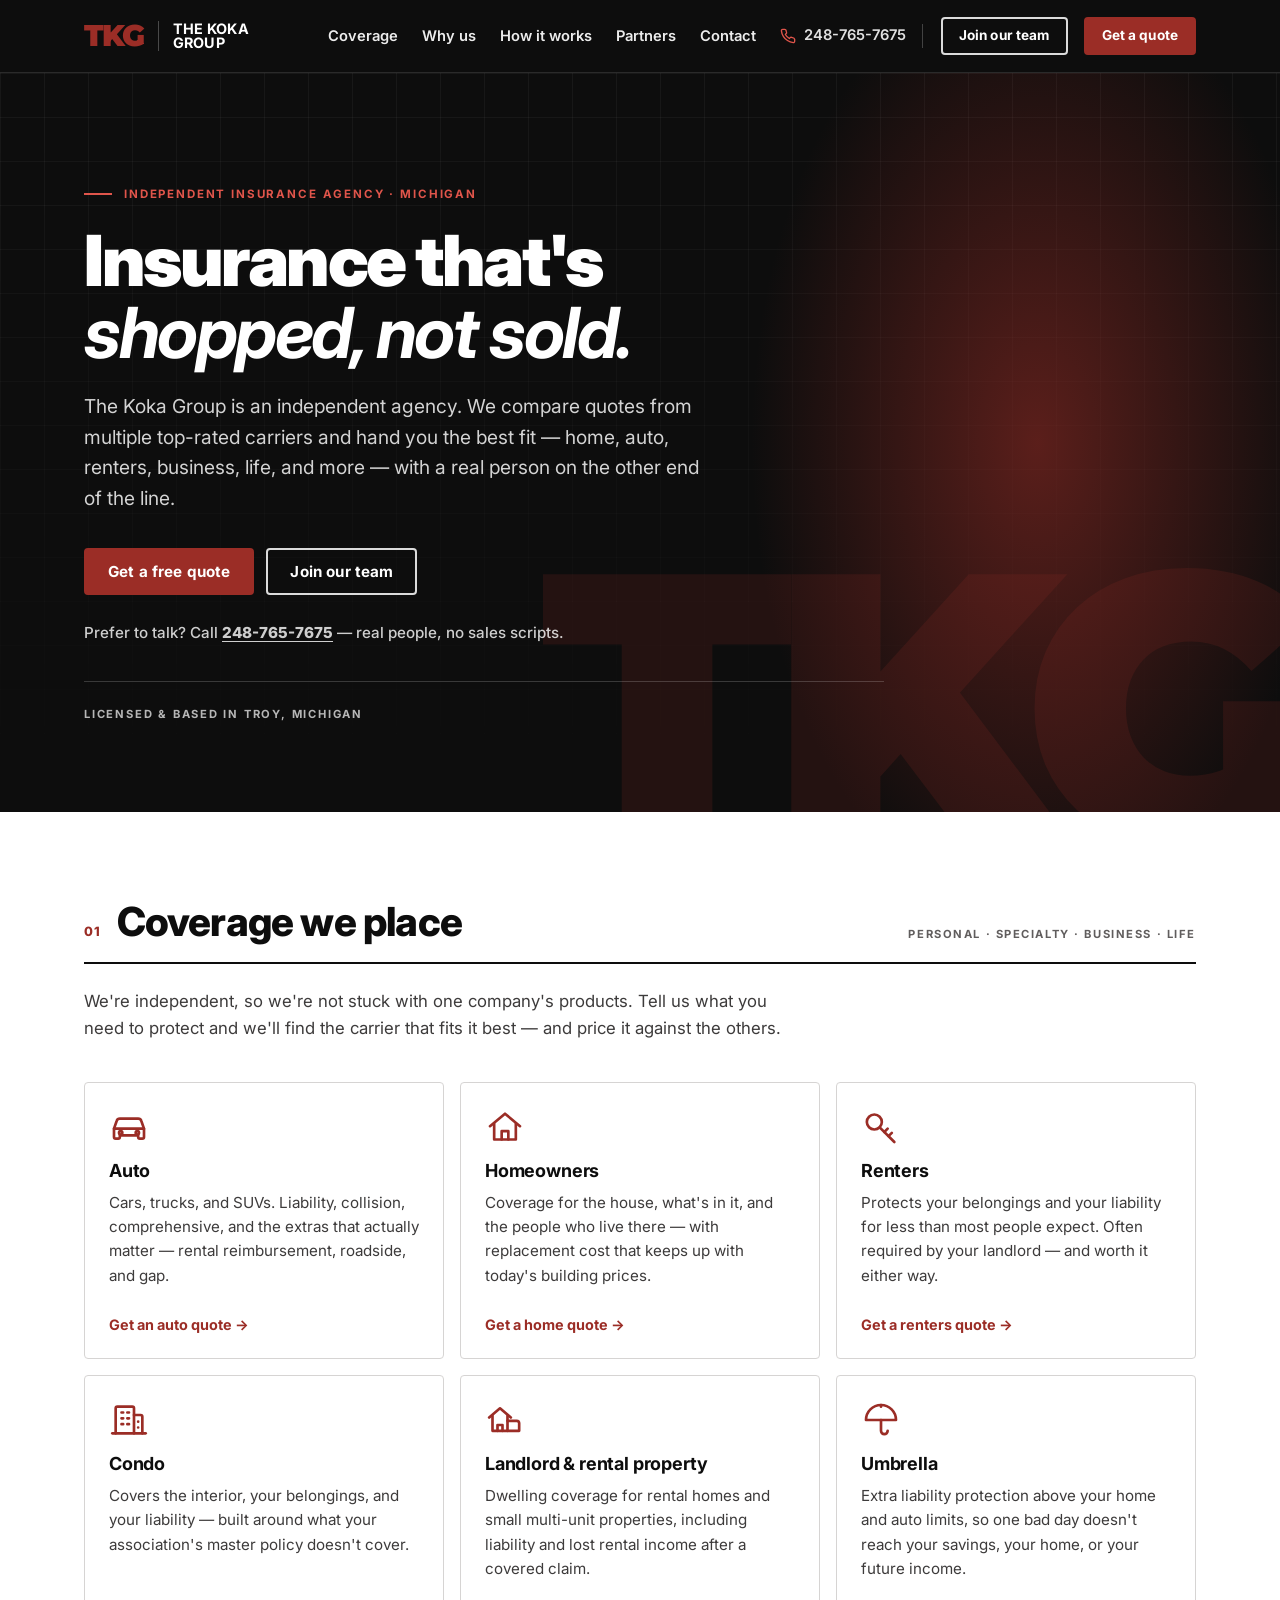
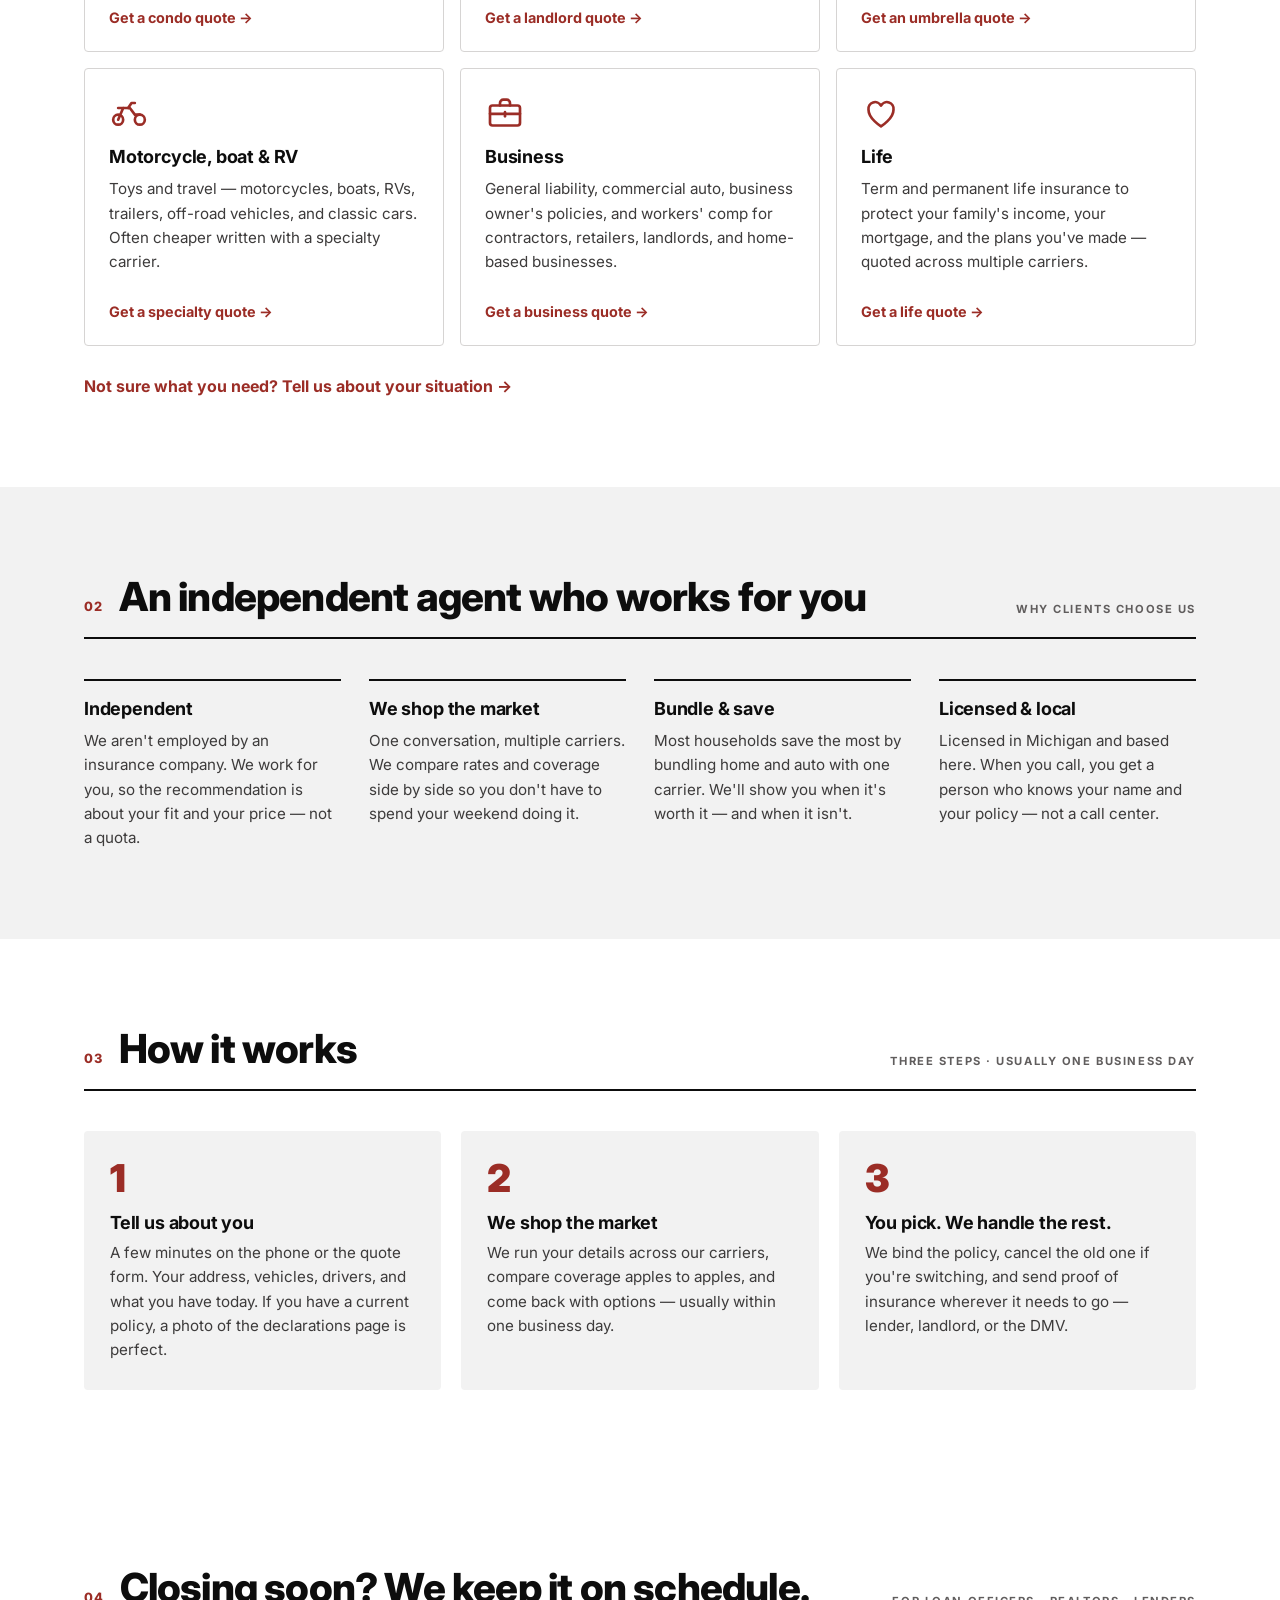
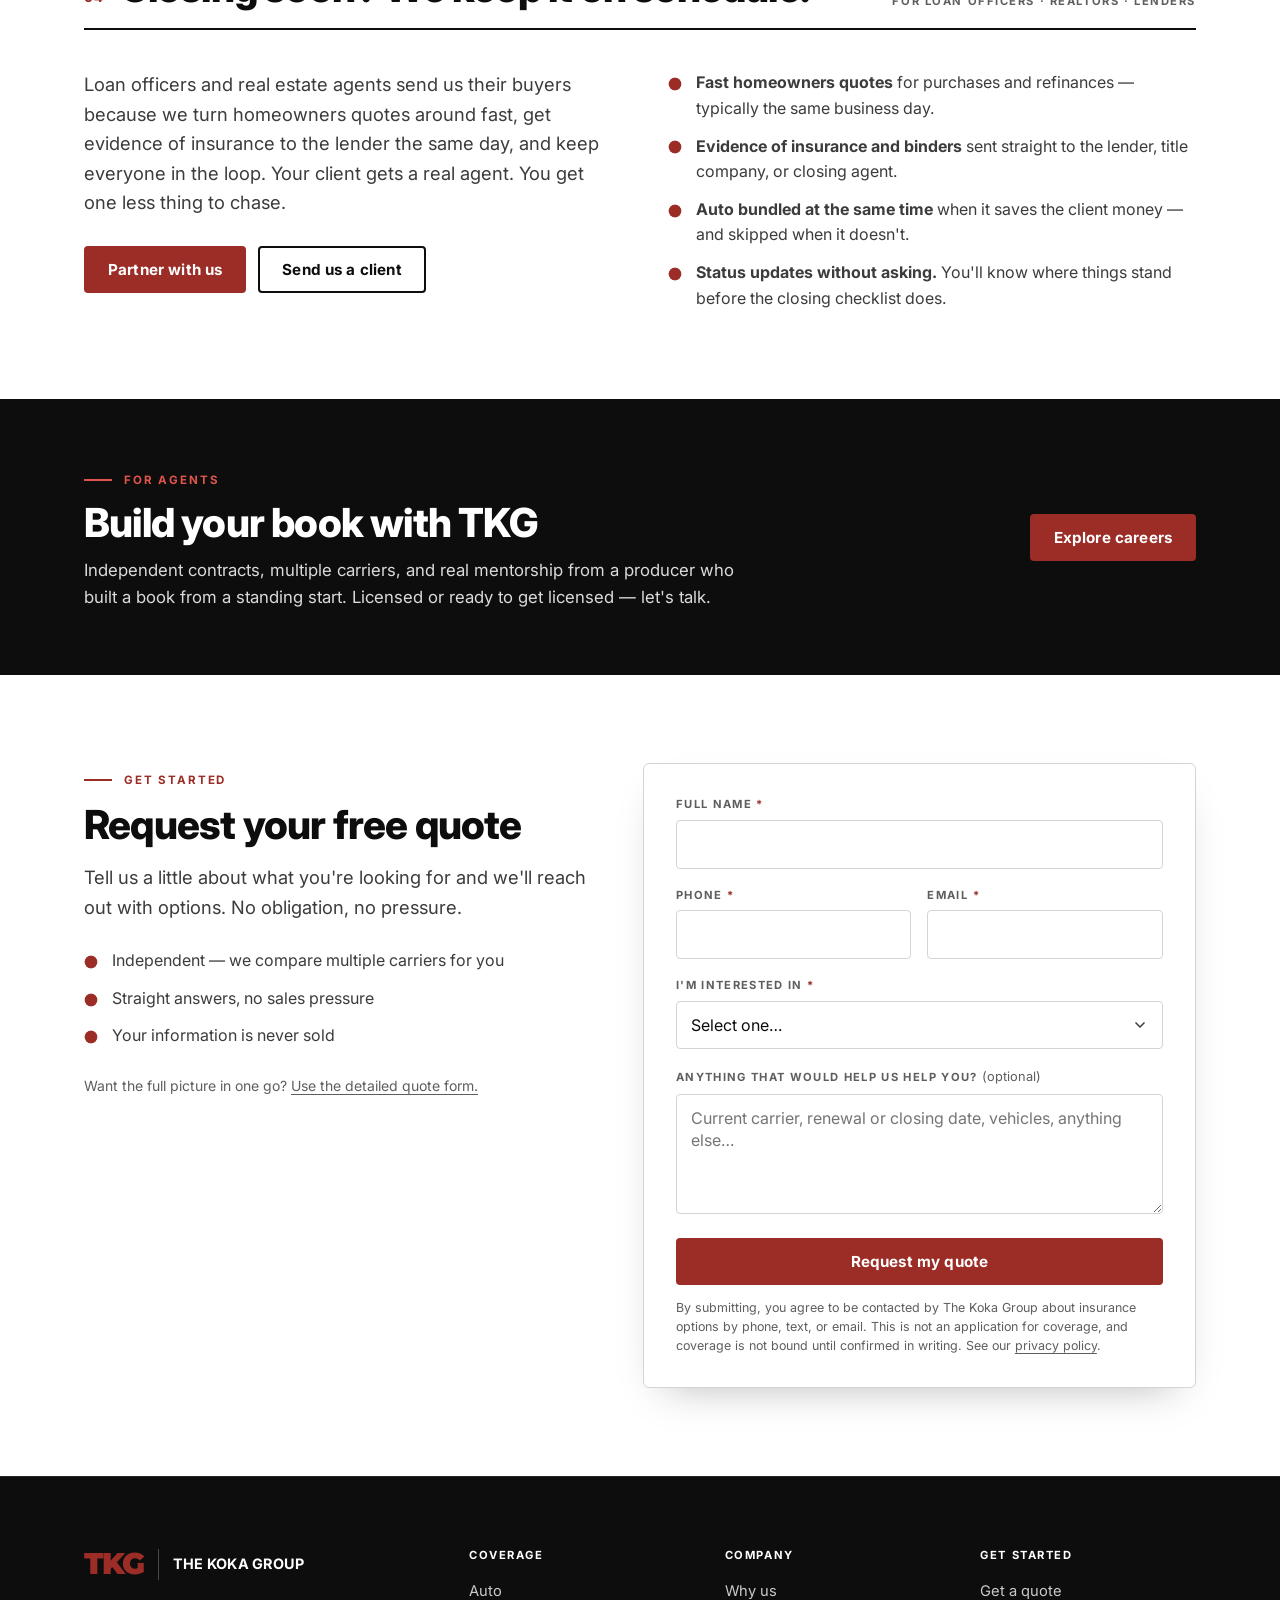
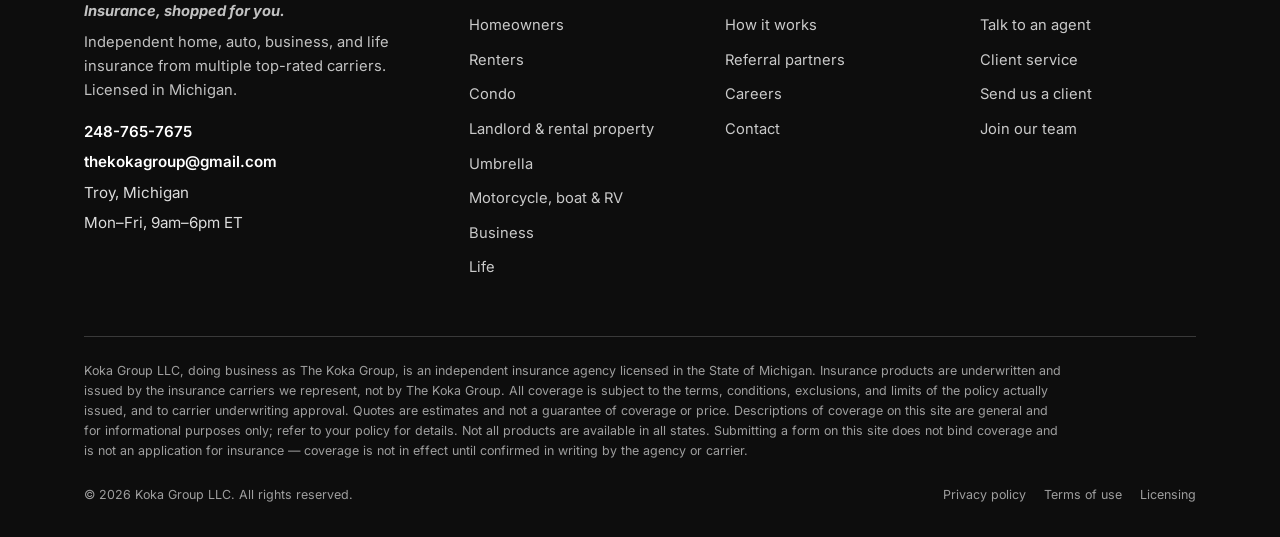
==== commit 5acd269a: "Hero: on-brand background, punchier two-line headline, single trust line Co-Authored-By: Claude Fabl" ====
--- a/index.html
+++ b/index.html
@@ -65,10 +65,11 @@
 <main id="main">
 <!-- ===== Hero ===== -->
 <section class="hero">
+  <span class="hero__mark" aria-hidden="true">TKG</span>
   <div class="container">
     <div class="hero__inner">
       <span class="eyebrow">Independent insurance agency · Michigan</span>
-      <h1>Home &amp; auto insurance, <em>shopped for you.</em></h1>
+      <h1>Insurance that's <em>shopped, not sold.</em></h1>
       <p class="hero__lead">The Koka Group is an independent agency. We compare quotes from multiple top-rated carriers and hand you the best fit — home, auto, renters, business, life, and more — with a real person on the other end of the line.</p>
       <div class="btn-row">
         <a class="btn btn--red" href="quote.html">Get a free quote</a>
@@ -77,10 +78,7 @@
       <p class="hero__talk" data-phone-wrap hidden>Prefer to talk? Call <a href="tel:" data-phone>us</a> — real people, no sales scripts.</p>
       <p class="hero__talk" data-phone-fallback>Prefer to talk? Email <a href="mailto:thekokagroup@gmail.com" data-email>thekokagroup@gmail.com</a> and we'll set up a call — real people, no sales scripts.</p>
       <ul class="hero__trust" aria-label="Highlights">
-        <li>Licensed in Michigan</li>
-        <li>Independent agency</li>
-        <li>Multiple carriers compared</li>
-        <li>Home + auto bundles</li>
+        <li>Licensed &amp; based in Troy, Michigan</li>
       </ul>
     </div>
   </div>
--- a/assets/css/styles.css
+++ b/assets/css/styles.css
@@ -190,7 +190,26 @@
 
 /* ---------- Hero (home) ---------- */
 .hero { position: relative; overflow: hidden; background: var(--ink); color: var(--white); }
-.hero__inner { position: relative; z-index: 1; padding: 96px 0 84px; max-width: 760px; }
+.hero::before, .page-head::before {
+  content: ""; position: absolute; inset: 0; z-index: 0; pointer-events: none;
+  background-image: linear-gradient(rgba(255,255,255,0.05) 1px, transparent 1px), linear-gradient(90deg, rgba(255,255,255,0.05) 1px, transparent 1px);
+  background-size: 44px 44px;
+  -webkit-mask-image: linear-gradient(to bottom, rgba(0,0,0,0.9), rgba(0,0,0,0.15) 85%, transparent);
+          mask-image: linear-gradient(to bottom, rgba(0,0,0,0.9), rgba(0,0,0,0.15) 85%, transparent);
+}
+.hero::after, .page-head::after {
+  content: ""; position: absolute; z-index: 0; pointer-events: none;
+  right: -12%; top: -40%; width: 62vw; height: 180%;
+  background: radial-gradient(closest-side, rgba(155,45,38,0.55), rgba(155,45,38,0) 72%);
+}
+.page-head::after { width: 40vw; height: 220%; top: -60%; right: -8%; opacity: 0.8; }
+.hero__mark {
+  position: absolute; right: -0.04em; bottom: -0.22em; z-index: 0; pointer-events: none; user-select: none;
+  font-family: var(--font-logo); font-weight: 900; font-size: clamp(14rem, 30vw, 28rem); line-height: 1; letter-spacing: -0.06em;
+  color: var(--red); opacity: 0.16;
+}
+.hero .container, .page-head .container { position: relative; z-index: 1; }
+.hero__inner { position: relative; z-index: 1; padding: 104px 0 88px; max-width: 800px; }
 .hero h1 { margin: 22px 0 22px; }
 .hero h1 em { font-style: italic; font-weight: 700; }
 .hero__lead { font-size: 1.2rem; font-weight: 400; line-height: 1.6; max-width: 620px; color: rgba(255,255,255,0.82); }
@@ -198,7 +217,7 @@
 .hero__talk { font-size: 0.95rem; font-weight: 500; color: rgba(255,255,255,0.8); }
 .hero__talk a { font-weight: 800; text-decoration: underline; text-underline-offset: 3px; }
 .hero__trust { display: flex; flex-wrap: wrap; gap: 8px 22px; margin-top: 36px; padding-top: 24px; border-top: 1px solid rgba(255,255,255,0.18); list-style: none; }
-.hero__trust li { font-size: 0.68rem; font-weight: 700; letter-spacing: 0.16em; text-transform: uppercase; color: rgba(255,255,255,0.7); }
+.hero__trust li { font-size: 0.7rem; font-weight: 700; letter-spacing: 0.16em; text-transform: uppercase; color: rgba(255,255,255,0.7); }
 .hero__watermark {
   position: absolute; right: -0.08em; bottom: -0.32em; z-index: 0; pointer-events: none; user-select: none;
   font-size: clamp(22rem, 46vw, 40rem); font-weight: 900; line-height: 1; letter-spacing: -0.06em;
@@ -415,7 +434,8 @@
   .hero h1 { font-size: clamp(2.2rem, 10vw, 3rem); }
   .hero__lead { font-size: 1.08rem; }
   .hero .btn-row .btn { flex: 1 1 100%; }
-  .hero__watermark { font-size: 18rem; right: -0.1em; bottom: -0.3em; }
+  .hero__mark { font-size: 11rem; opacity: 0.12; }
+  .hero::after { width: 120vw; right: -40%; }
   .section-head { flex-direction: column; align-items: flex-start; gap: 10px; margin-bottom: 28px; }
   .section-head__meta { text-align: left; }
   .tiles, .tiles--3, .coverage-grid, .cols, .cols--3, .steps, .contact-tiles, .service-grid { grid-template-columns: 1fr; }
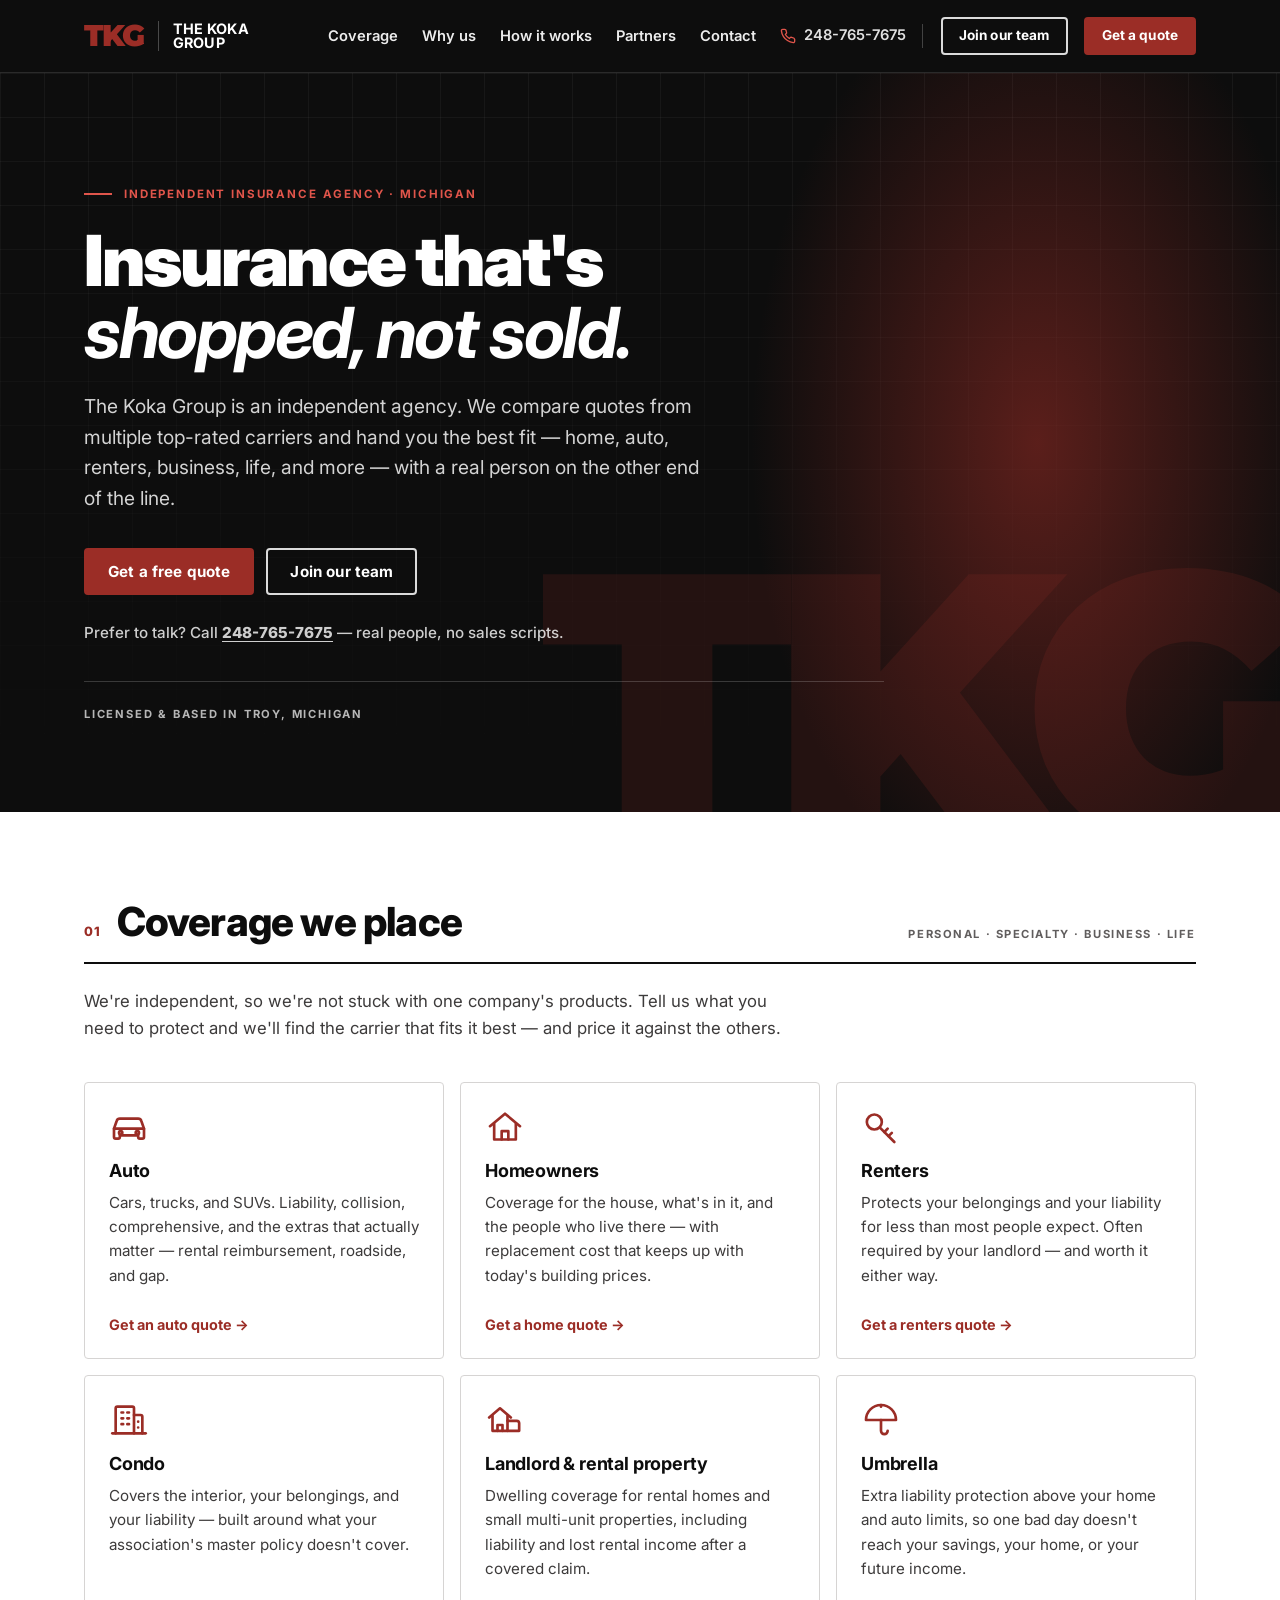
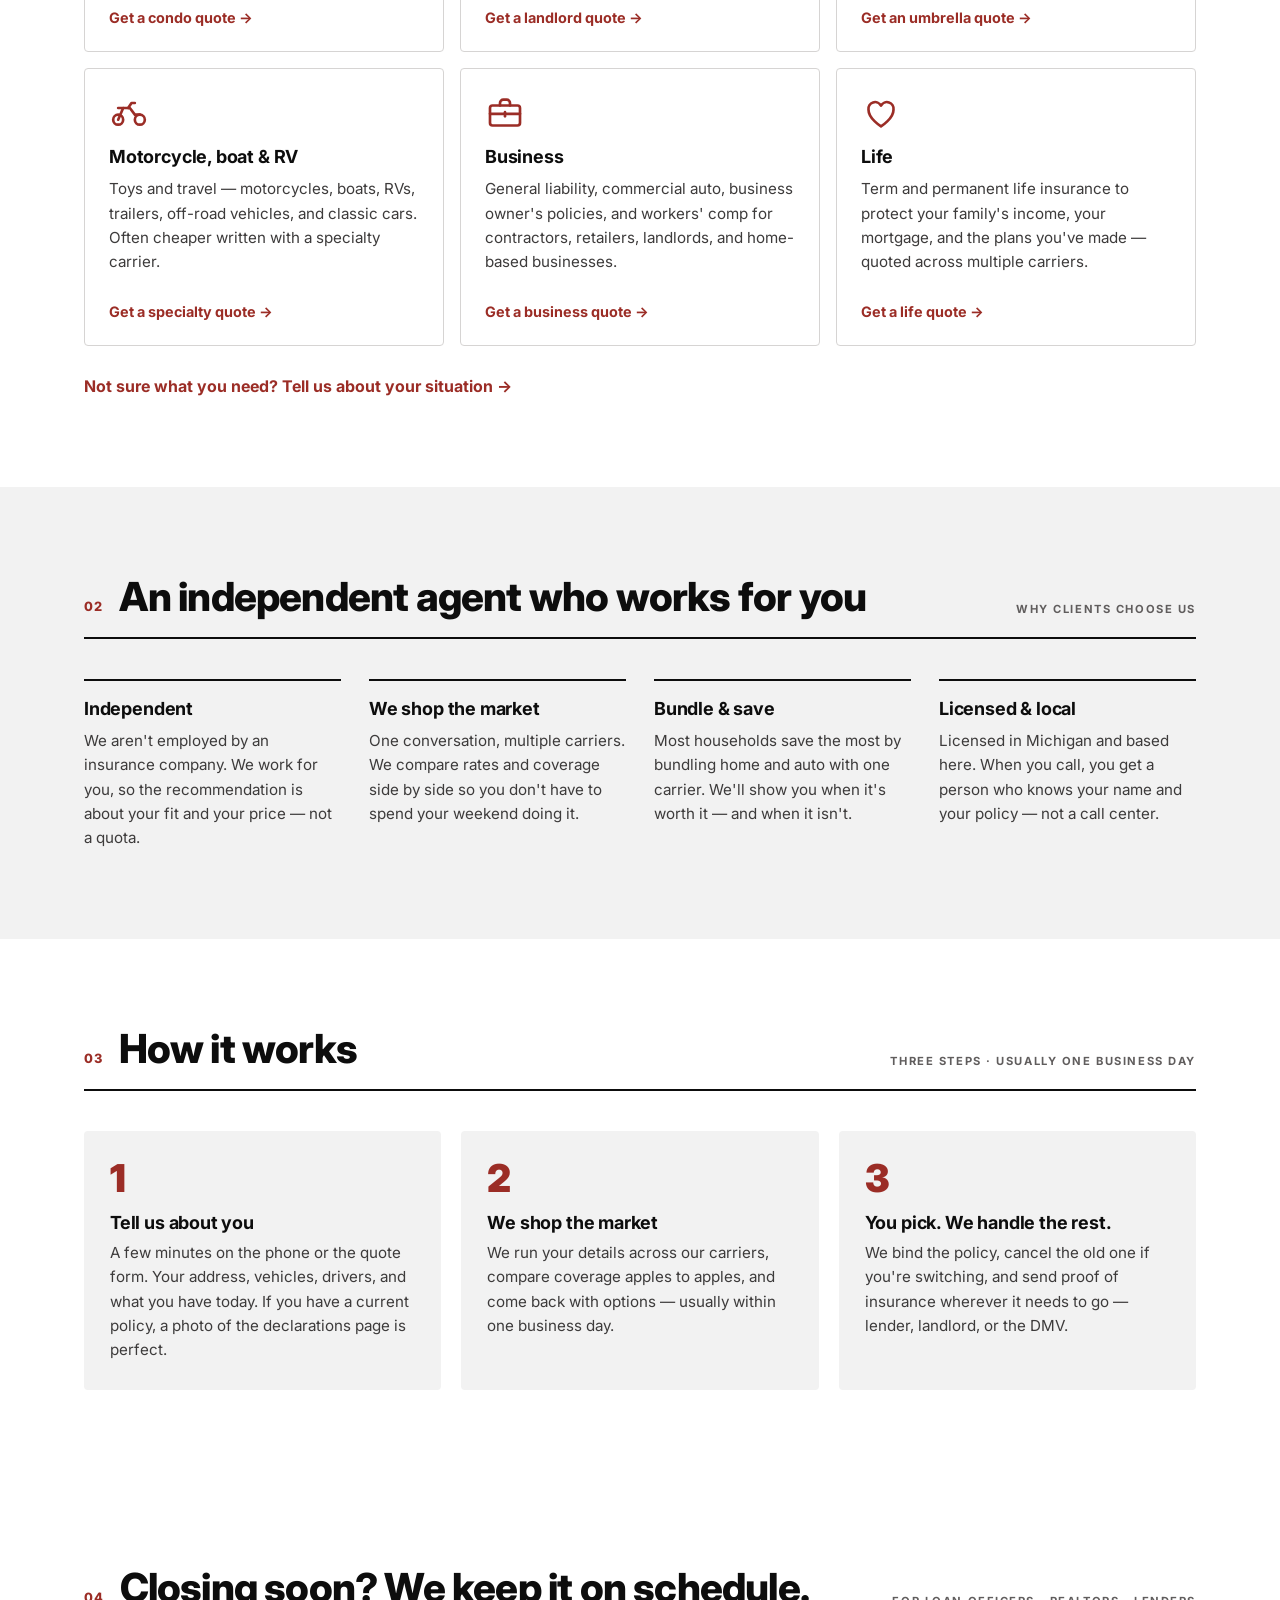
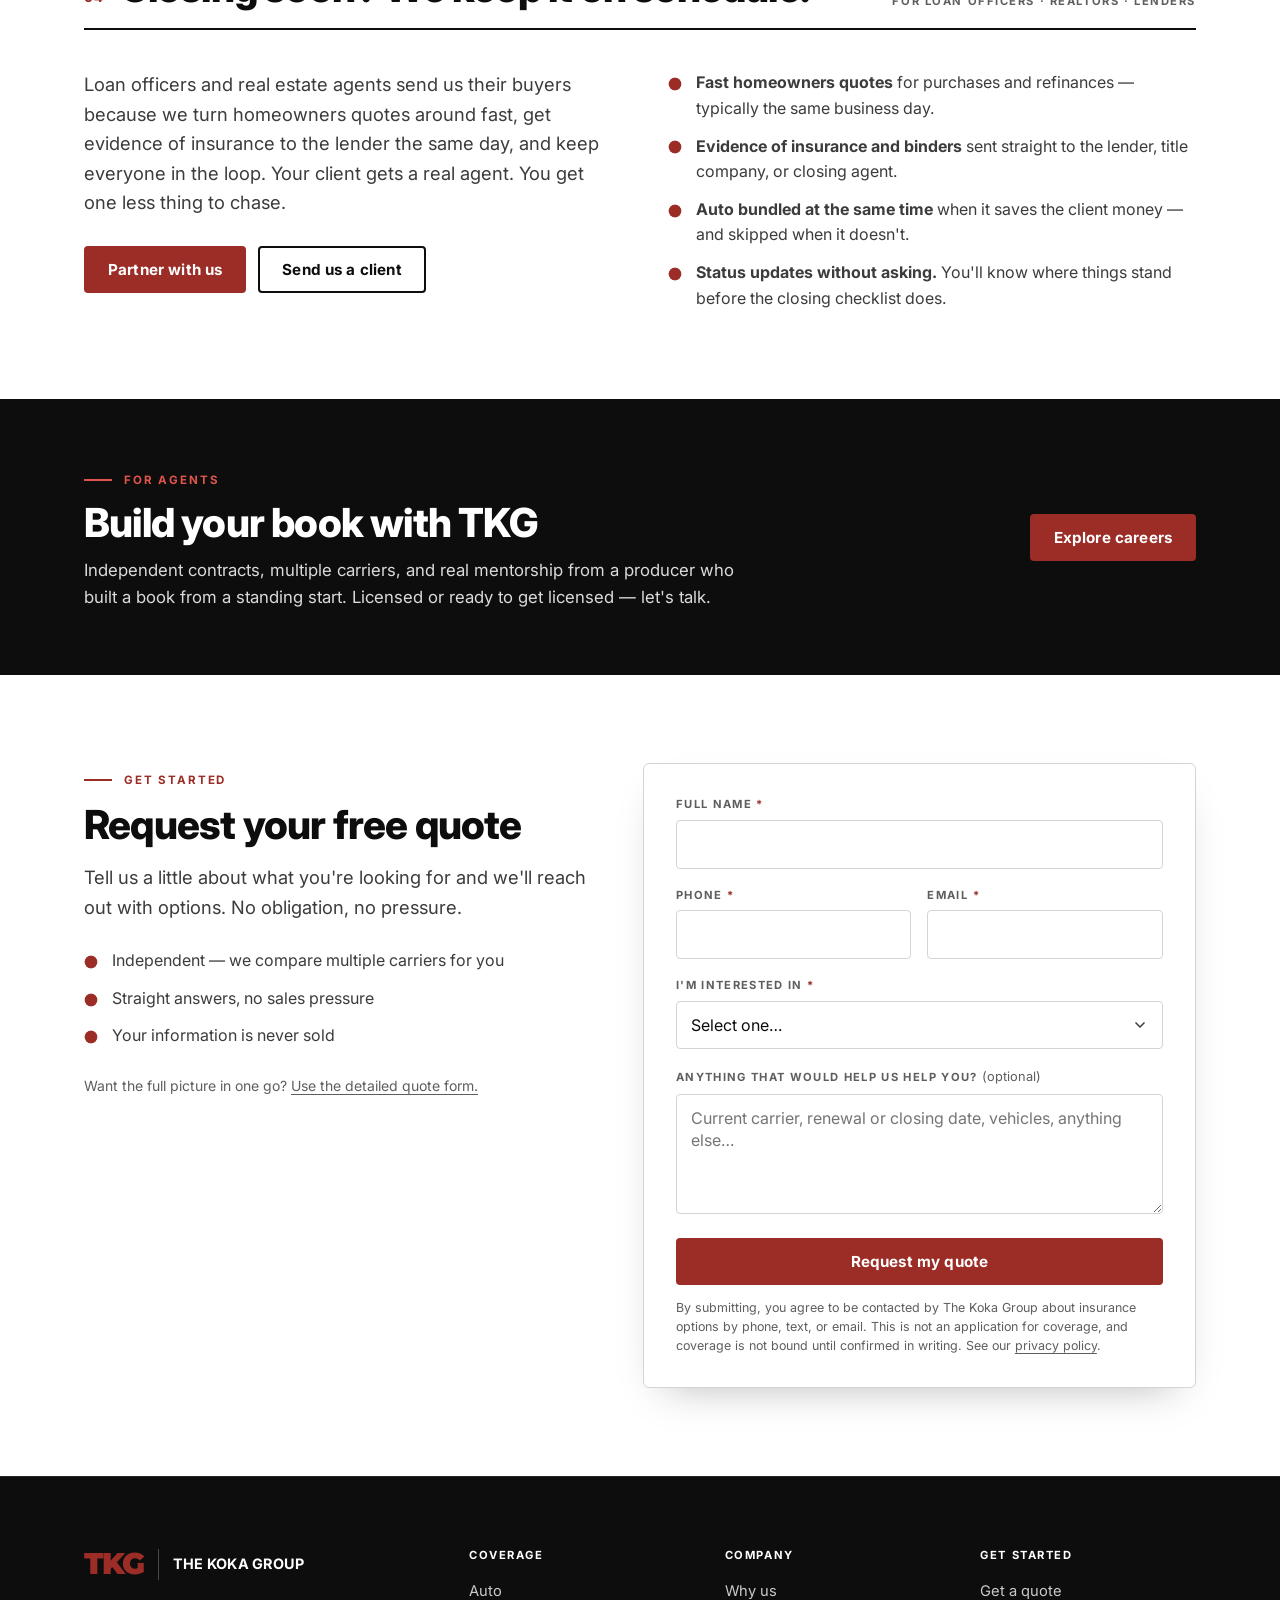
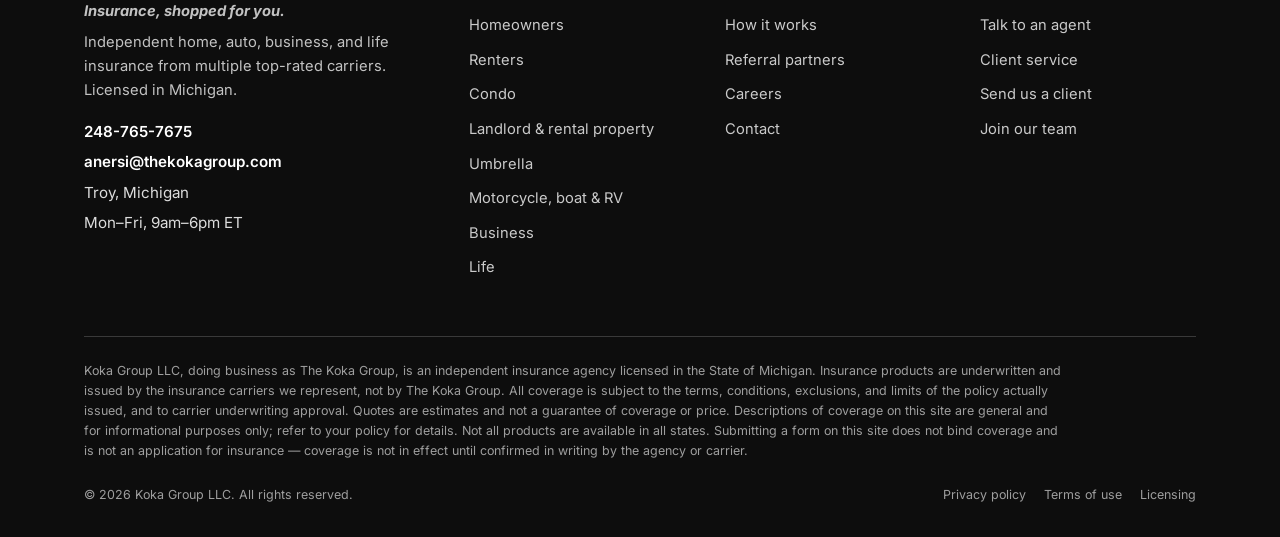
==== commit f2180f55: "Switch site email and form delivery to anersi@thekokagroup.com Co-Authored-By: Claude Fable 5.1 <nor" ====
--- a/index.html
+++ b/index.html
@@ -76,7 +76,7 @@
         <a class="btn btn--outline-white" href="careers.html">Join our team</a>
       </div>
       <p class="hero__talk" data-phone-wrap hidden>Prefer to talk? Call <a href="tel:" data-phone>us</a> — real people, no sales scripts.</p>
-      <p class="hero__talk" data-phone-fallback>Prefer to talk? Email <a href="mailto:thekokagroup@gmail.com" data-email>thekokagroup@gmail.com</a> and we'll set up a call — real people, no sales scripts.</p>
+      <p class="hero__talk" data-phone-fallback>Prefer to talk? Email <a href="mailto:anersi@thekokagroup.com" data-email>anersi@thekokagroup.com</a> and we'll set up a call — real people, no sales scripts.</p>
       <ul class="hero__trust" aria-label="Highlights">
         <li>Licensed &amp; based in Troy, Michigan</li>
       </ul>
@@ -275,7 +275,7 @@
         <p class="small muted" style="margin-top: 26px;">Want the full picture in one go? <a class="text-link" href="quote.html">Use the detailed quote form.</a></p>
       </div>
       <div>
-        <form class="form-card" id="home-quote" data-koka-form action="https://formsubmit.co/thekokagroup@gmail.com" method="POST">
+        <form class="form-card" id="home-quote" data-koka-form action="https://formsubmit.co/anersi@thekokagroup.com" method="POST">
           <input type="hidden" name="_subject" value="New quote request — The Koka Group website">
           <input type="hidden" name="_template" value="table">
           <input type="hidden" name="_next" value="thanks.html">
@@ -324,7 +324,7 @@
         </form>
         <div class="form-success" id="home-quote-success" hidden>
           <h3>Got it — we're on it.</h3>
-          <p>We'll reach out within one business day with options. Need us sooner? Email <a class="text-link" href="mailto:thekokagroup@gmail.com" data-email>thekokagroup@gmail.com</a>.</p>
+          <p>We'll reach out within one business day with options. Need us sooner? Email <a class="text-link" href="mailto:anersi@thekokagroup.com" data-email>anersi@thekokagroup.com</a>.</p>
         </div>
       </div>
     </div>
@@ -343,7 +343,7 @@
         <p>Independent home, auto, business, and life insurance from multiple top-rated carriers. Licensed in Michigan.</p>
         <div class="footer-contact">
           <span data-phone-wrap hidden><a href="tel:" data-phone>Call us</a></span>
-          <a href="mailto:thekokagroup@gmail.com" data-email>thekokagroup@gmail.com</a>
+          <a href="mailto:anersi@thekokagroup.com" data-email>anersi@thekokagroup.com</a>
           <span data-location>Troy, Michigan</span>
           <span data-hours>Mon–Fri, 9am–6pm ET</span>
         </div>
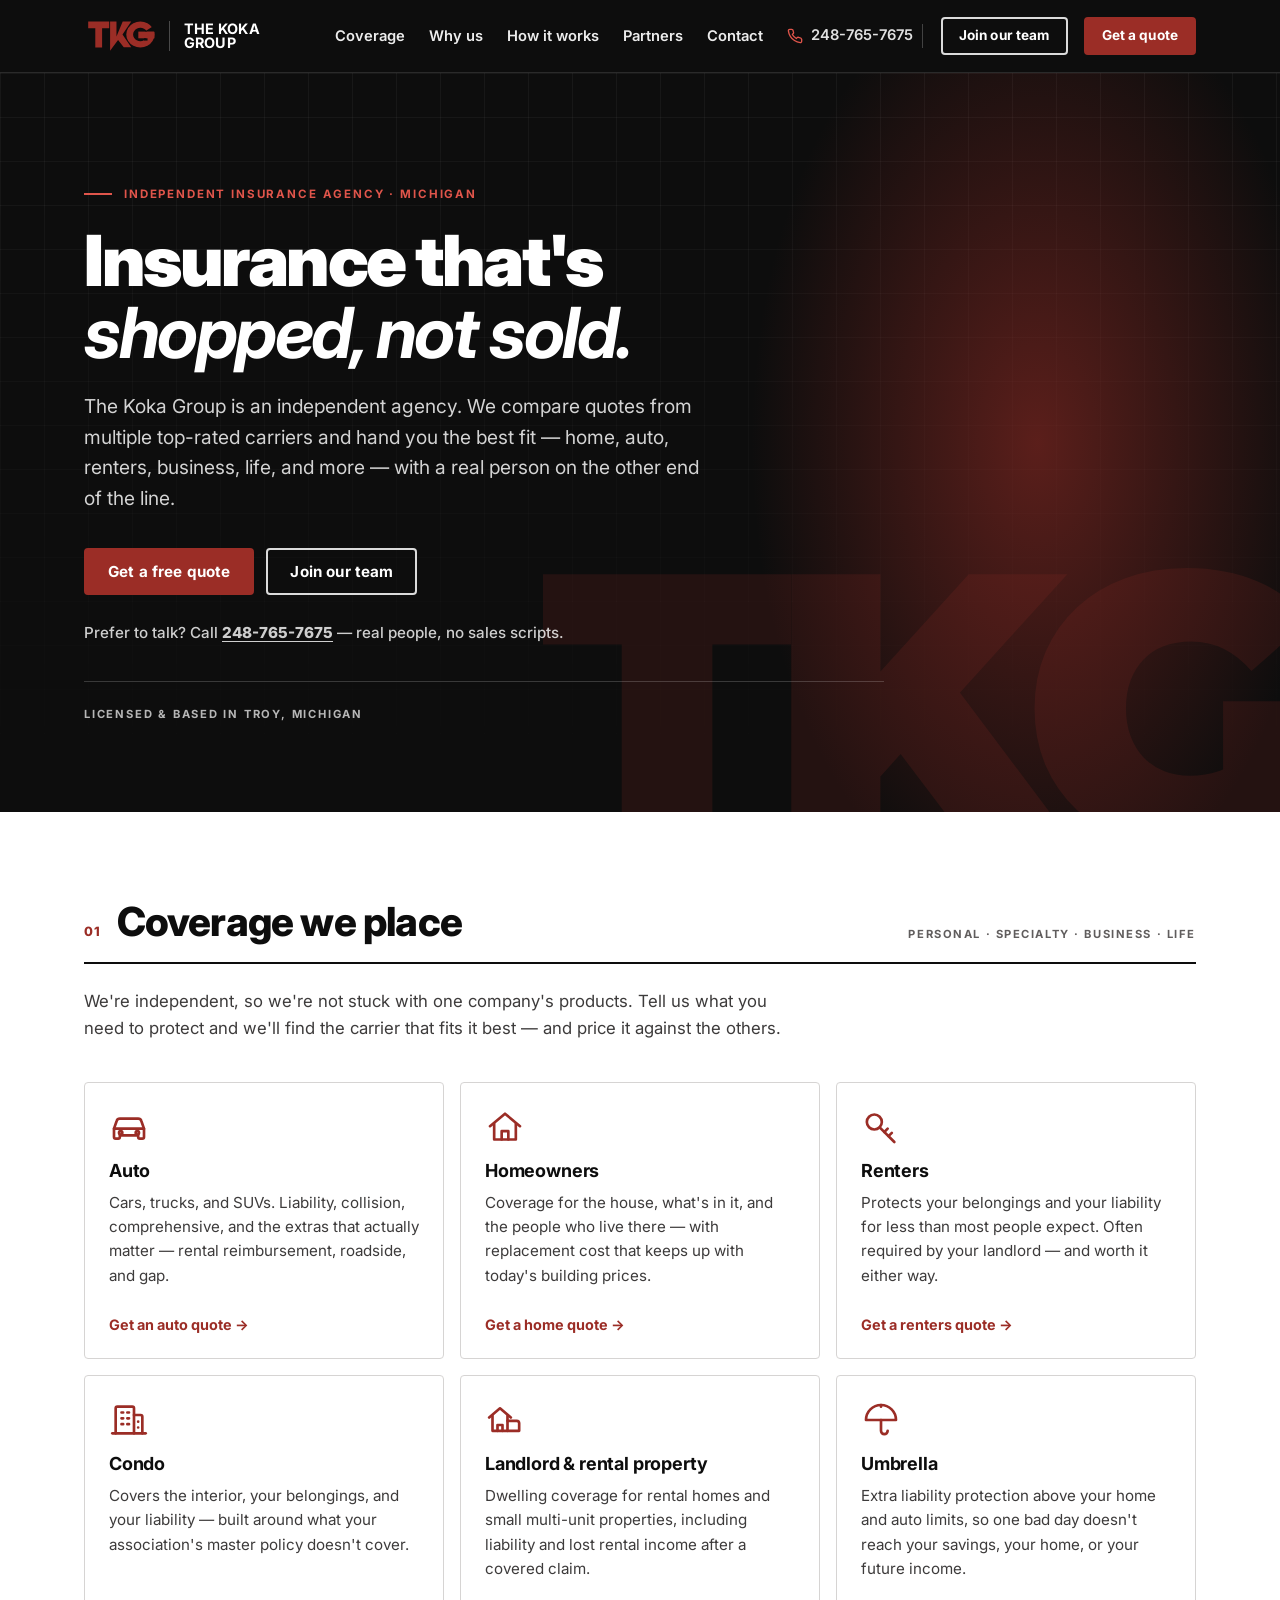
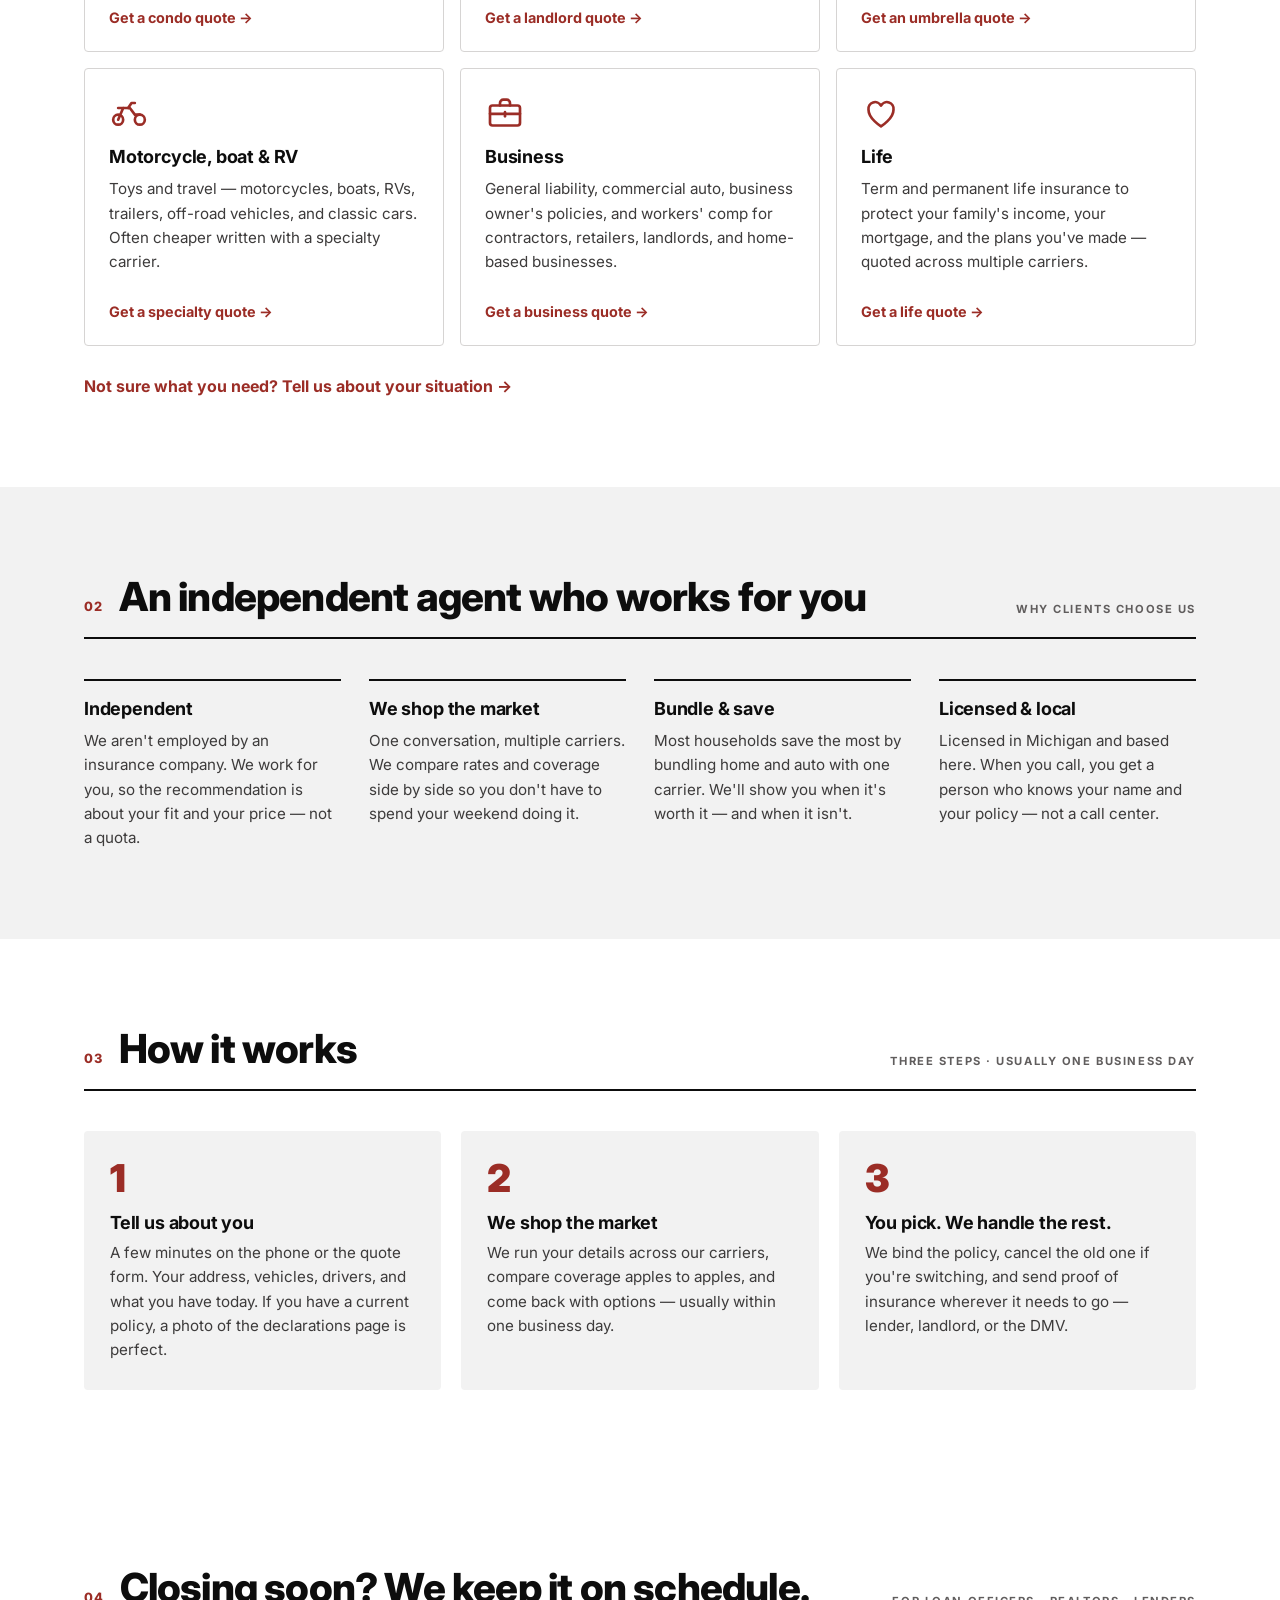
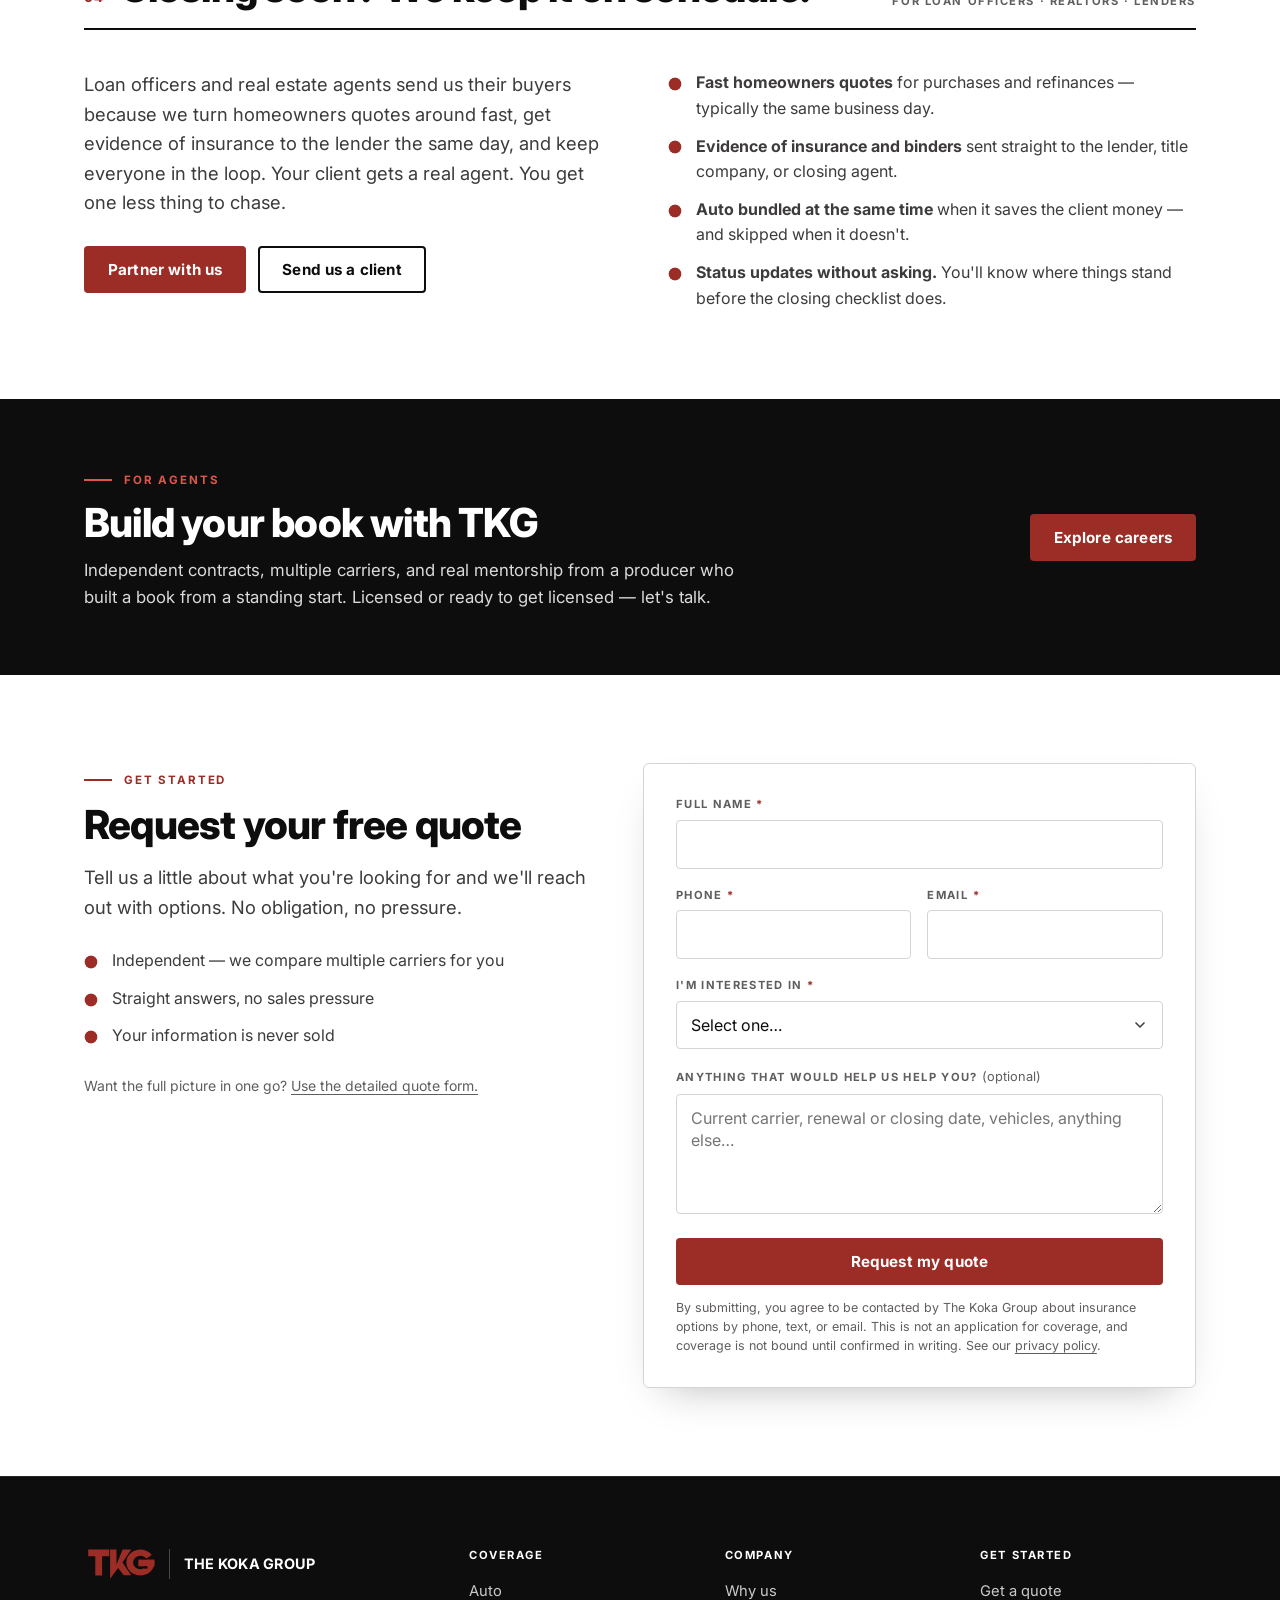
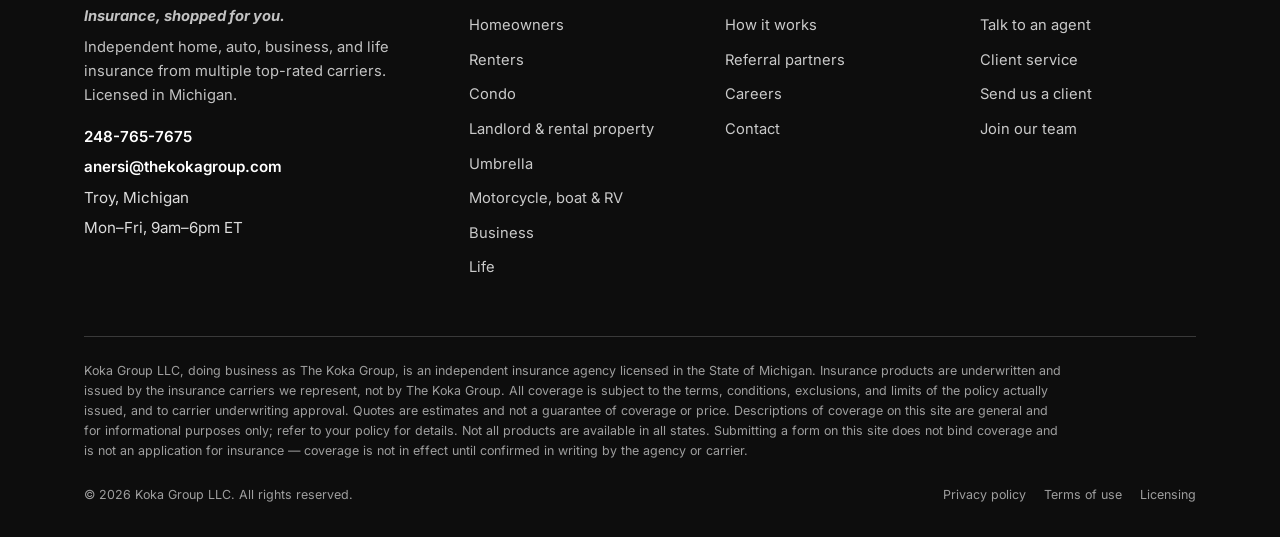
==== commit 4e94a808: "Add vector TKG logo, favicons, link-preview image, and search metadata - Hand-traced SVG of the TKG " ====
--- a/index.html
+++ b/index.html
@@ -6,17 +6,46 @@
   <title>The Koka Group · Independent Insurance Agency in Michigan</title>
   <meta name="description" content="The Koka Group is an independent insurance agency in Michigan. We shop multiple top-rated carriers for home, auto, renters, business, and life insurance so you get the right coverage at the best rate we can find.">
   <meta name="theme-color" content="#0d0d0d">
+  <link rel="canonical" href="https://www.thekokagroup.com/">
   <meta property="og:type" content="website">
   <meta property="og:site_name" content="The Koka Group">
   <meta property="og:title" content="The Koka Group · Independent Insurance Agency in Michigan">
   <meta property="og:description" content="The Koka Group is an independent insurance agency in Michigan. We shop multiple top-rated carriers for home, auto, renters, business, and life insurance so you get the right coverage at the best rate we can find.">
+  <meta property="og:url" content="https://www.thekokagroup.com/">
+  <meta property="og:image" content="https://www.thekokagroup.com/assets/img/og-image.png">
+  <meta property="og:image:width" content="1200">
+  <meta property="og:image:height" content="630">
+  <meta property="og:image:alt" content="TKG — The Koka Group, insurance agency in Troy, Michigan">
+  <meta name="twitter:card" content="summary_large_image">
+  <meta name="twitter:title" content="The Koka Group · Independent Insurance Agency in Michigan">
+  <meta name="twitter:description" content="The Koka Group is an independent insurance agency in Michigan. We shop multiple top-rated carriers for home, auto, renters, business, and life insurance so you get the right coverage at the best rate we can find.">
+  <meta name="twitter:image" content="https://www.thekokagroup.com/assets/img/og-image.png">
   <link rel="icon" href="assets/img/favicon.svg" type="image/svg+xml">
+  <link rel="icon" href="assets/img/favicon-32.png" type="image/png" sizes="32x32">
   <link rel="apple-touch-icon" href="assets/img/apple-touch-icon.png">
-  <meta name="twitter:card" content="summary">
+  <link rel="manifest" href="site.webmanifest">
   <link rel="preconnect" href="https://fonts.googleapis.com">
   <link rel="preconnect" href="https://fonts.gstatic.com" crossorigin>
   <link href="https://fonts.googleapis.com/css2?family=Inter:ital,wght@0,400;0,500;0,600;0,700;0,800;0,900;1,700&family=Montserrat:wght@900&display=swap" rel="stylesheet">
   <link rel="stylesheet" href="assets/css/styles.css">
+  <script type="application/ld+json">
+  {
+    "@context": "https://schema.org",
+    "@type": "InsuranceAgency",
+    "name": "The Koka Group",
+    "alternateName": ["TKG", "Koka Group LLC"],
+    "url": "https://www.thekokagroup.com/",
+    "logo": "https://www.thekokagroup.com/assets/img/icon-512.png",
+    "image": "https://www.thekokagroup.com/assets/img/og-image.png",
+    "telephone": "+1-248-765-7675",
+    "email": "anersi@thekokagroup.com",
+    "description": "The Koka Group is an independent insurance agency in Michigan. We shop multiple top-rated carriers for home, auto, renters, business, and life insurance so you get the right coverage at the best rate we can find.",
+    "address": { "@type": "PostalAddress", "addressLocality": "Troy", "addressRegion": "MI", "addressCountry": "US" },
+    "areaServed": { "@type": "State", "name": "Michigan" },
+    "openingHours": "Mo-Fr 09:00-18:00",
+    "priceRange": "Free quotes"
+  }
+  </script>
 </head>
 <body>
 <a class="skip-link" href="#main">Skip to content</a>
@@ -24,7 +53,7 @@
   <div class="container">
     <nav class="nav" aria-label="Primary">
       <a class="brand" href="index.html" aria-label="The Koka Group — home">
-        <span class="brand__logo" aria-hidden="true">TKG</span>
+        <img class="brand__logo" src="assets/img/logo.svg" alt="TKG" width="94" height="40">
         <span class="brand__text"><span>The Koka Group</span></span>
       </a>
       <ul class="nav__links">
@@ -336,7 +365,7 @@
     <div class="footer-grid">
       <div class="footer-brand">
         <a class="brand" href="index.html" aria-label="The Koka Group — home">
-        <span class="brand__logo" aria-hidden="true">TKG</span>
+        <img class="brand__logo" src="assets/img/logo.svg" alt="TKG" width="94" height="40">
         <span class="brand__text"><span>The Koka Group</span></span>
       </a>
         <p class="footer-brand__tag">Insurance, shopped for you.</p>
--- a/assets/css/styles.css
+++ b/assets/css/styles.css
@@ -148,7 +148,7 @@
 }
 .nav { display: flex; align-items: center; justify-content: space-between; gap: 24px; min-height: var(--nav-h); }
 .brand { display: inline-flex; align-items: center; gap: 14px; font-weight: 700; letter-spacing: 0.02em; font-size: 0.9rem; line-height: 1; text-transform: uppercase; }
-.brand__logo { font-family: var(--font-logo); font-weight: 900; font-size: 1.9rem; letter-spacing: -0.06em; line-height: 1; color: var(--red); padding-right: 14px; border-right: 1px solid rgba(255,255,255,0.25); }
+.brand__logo { display: block; height: 30px; width: auto; padding-right: 14px; border-right: 1px solid rgba(255,255,255,0.25); box-sizing: content-box; }
 .brand__text { display: flex; flex-direction: column; gap: 4px; }
 .brand__sub { font-size: 0.55rem; font-weight: 700; letter-spacing: 0.18em; opacity: 0.85; white-space: nowrap; }
 .nav__links { display: flex; align-items: center; gap: 24px; list-style: none; white-space: nowrap; }
@@ -449,7 +449,7 @@
   .center-page { padding: 72px 0 80px; }
   .brand__sub { display: none; }
   .brand { font-size: 0.8rem; gap: 10px; }
-  .brand__logo { font-size: 1.6rem; padding-right: 10px; }
+  .brand__logo { height: 26px; padding-right: 10px; }
   .brand__text > span:first-child { white-space: nowrap; }
   .nav { gap: 12px; }
   .nav__cta { gap: 10px; }
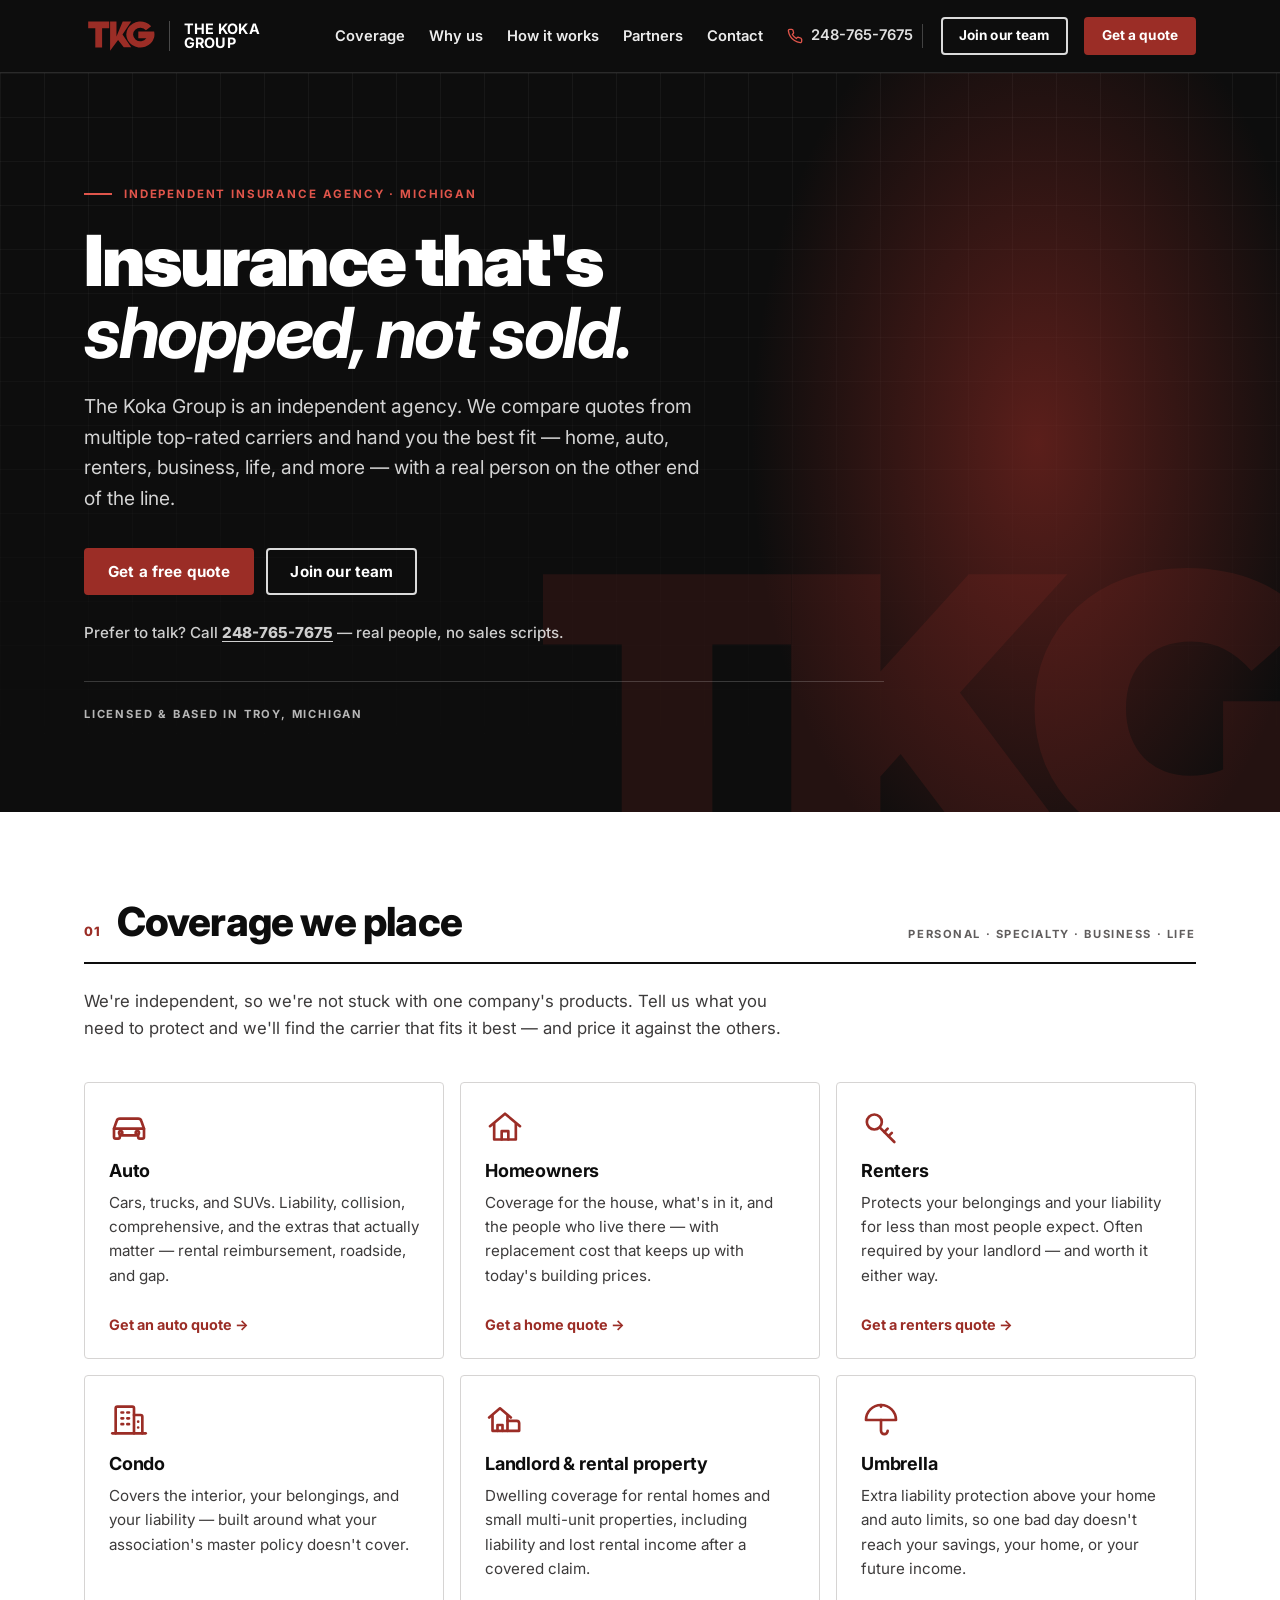
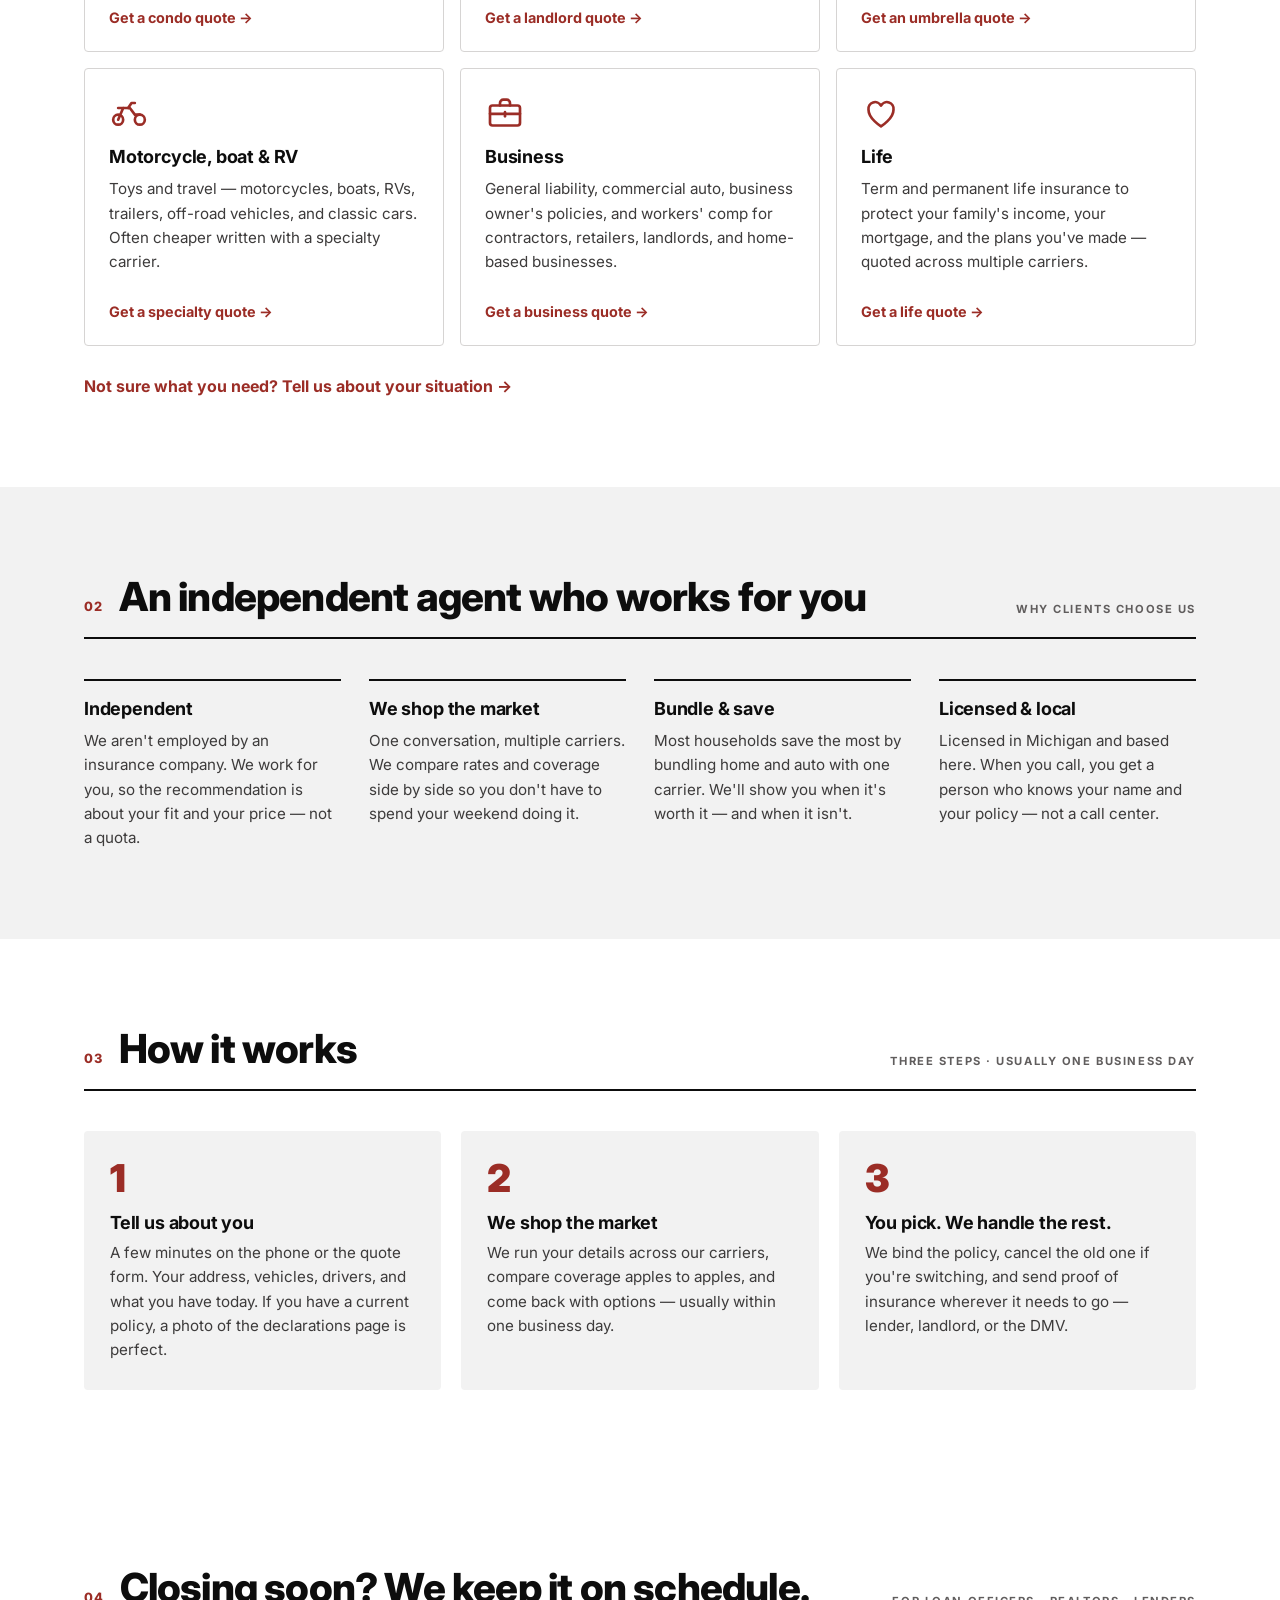
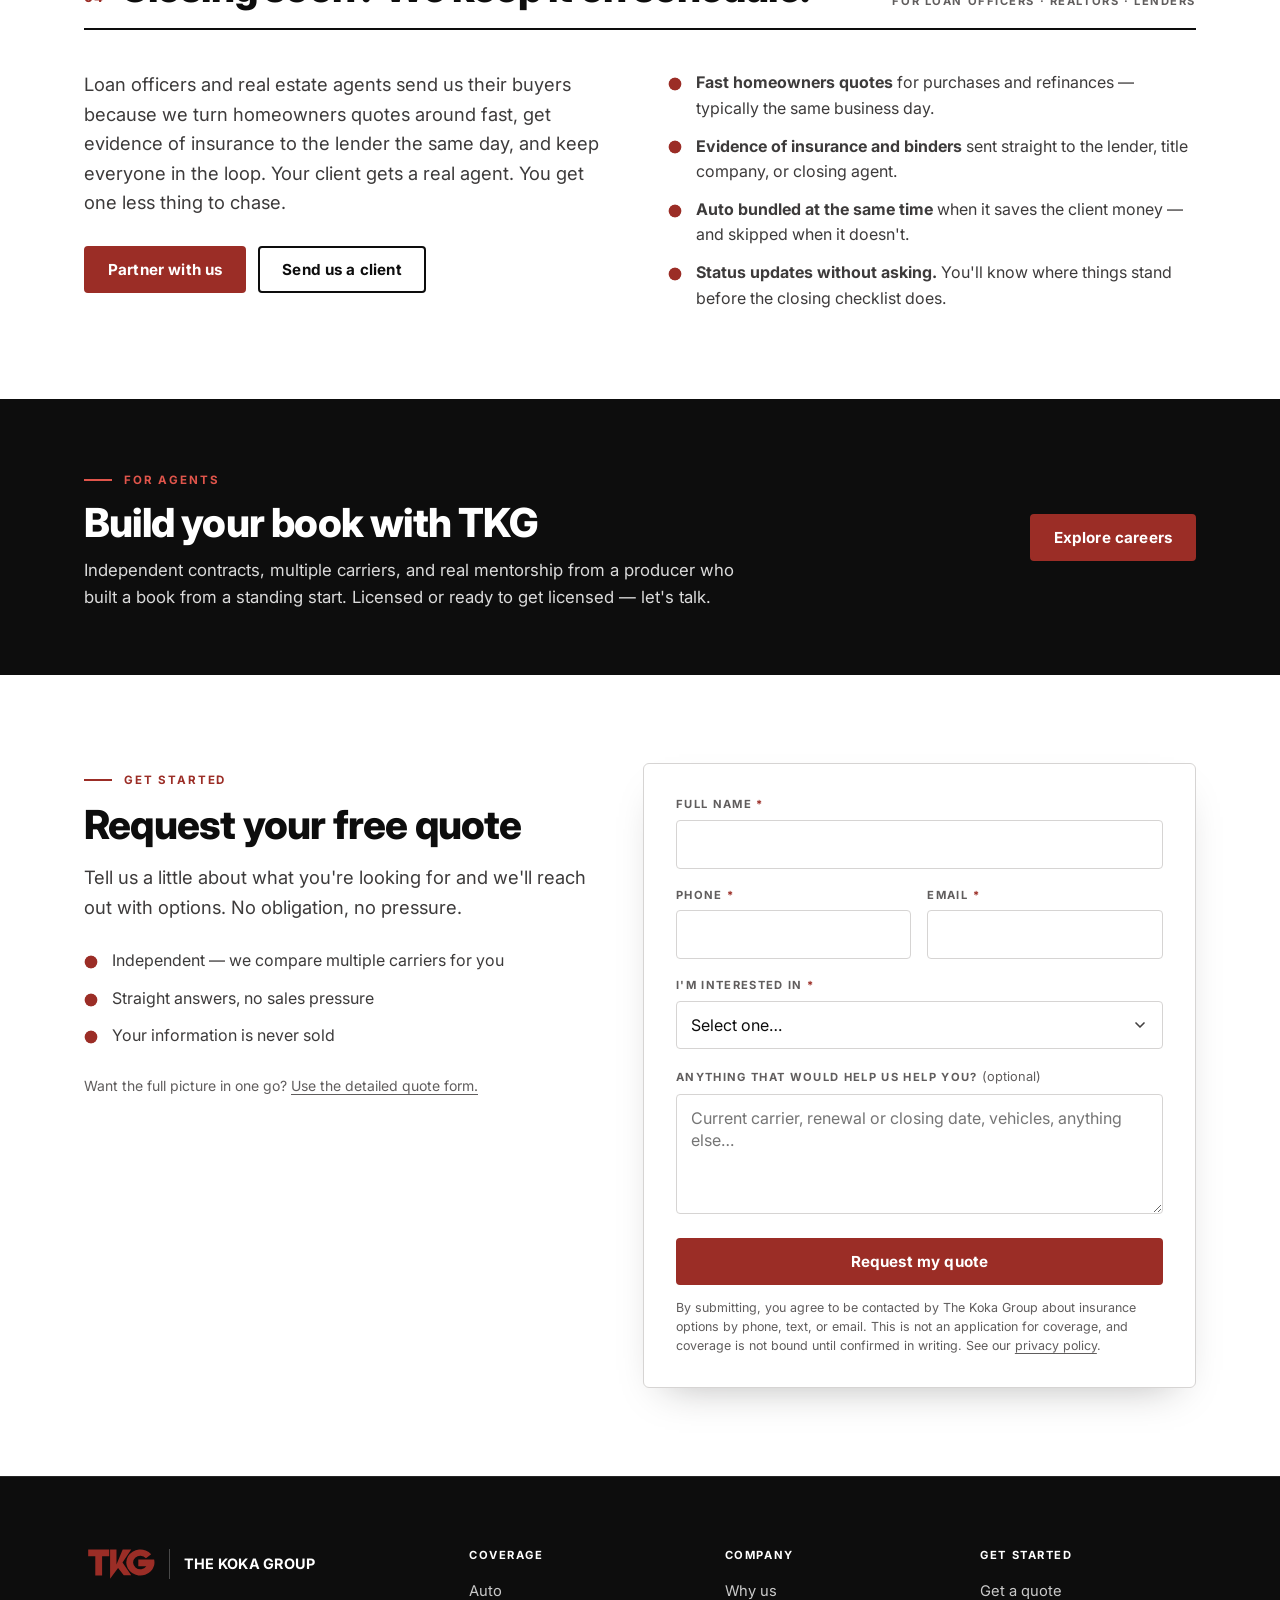
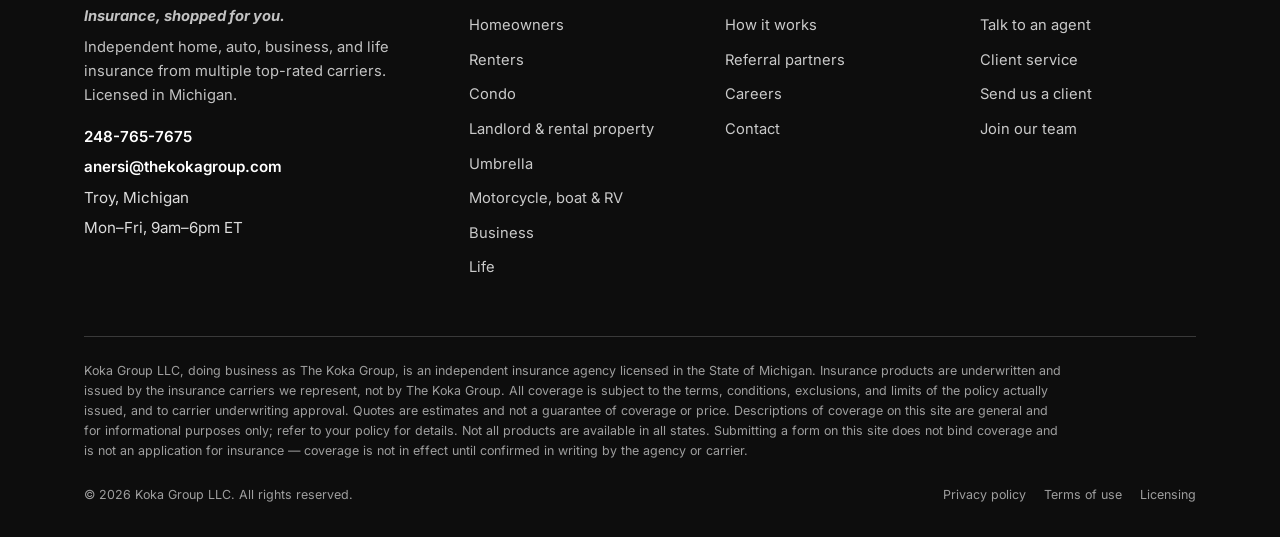
==== commit 3bf3dcd4: "Fix favicon: mask-free G, K mark at tab sizes, and a multi-size favicon.ico - Redraw the G as a plai" ====
--- a/index.html
+++ b/index.html
@@ -20,8 +20,10 @@
   <meta name="twitter:title" content="The Koka Group · Independent Insurance Agency in Michigan">
   <meta name="twitter:description" content="The Koka Group is an independent insurance agency in Michigan. We shop multiple top-rated carriers for home, auto, renters, business, and life insurance so you get the right coverage at the best rate we can find.">
   <meta name="twitter:image" content="https://www.thekokagroup.com/assets/img/og-image.png">
+  <link rel="icon" href="favicon.ico" sizes="16x16 32x32 48x48 64x64">
+  <link rel="icon" href="assets/img/favicon-32.png" type="image/png" sizes="32x32">
+  <link rel="icon" href="assets/img/favicon-64.png" type="image/png" sizes="64x64">
   <link rel="icon" href="assets/img/favicon.svg" type="image/svg+xml">
-  <link rel="icon" href="assets/img/favicon-32.png" type="image/png" sizes="32x32">
   <link rel="apple-touch-icon" href="assets/img/apple-touch-icon.png">
   <link rel="manifest" href="site.webmanifest">
   <link rel="preconnect" href="https://fonts.googleapis.com">
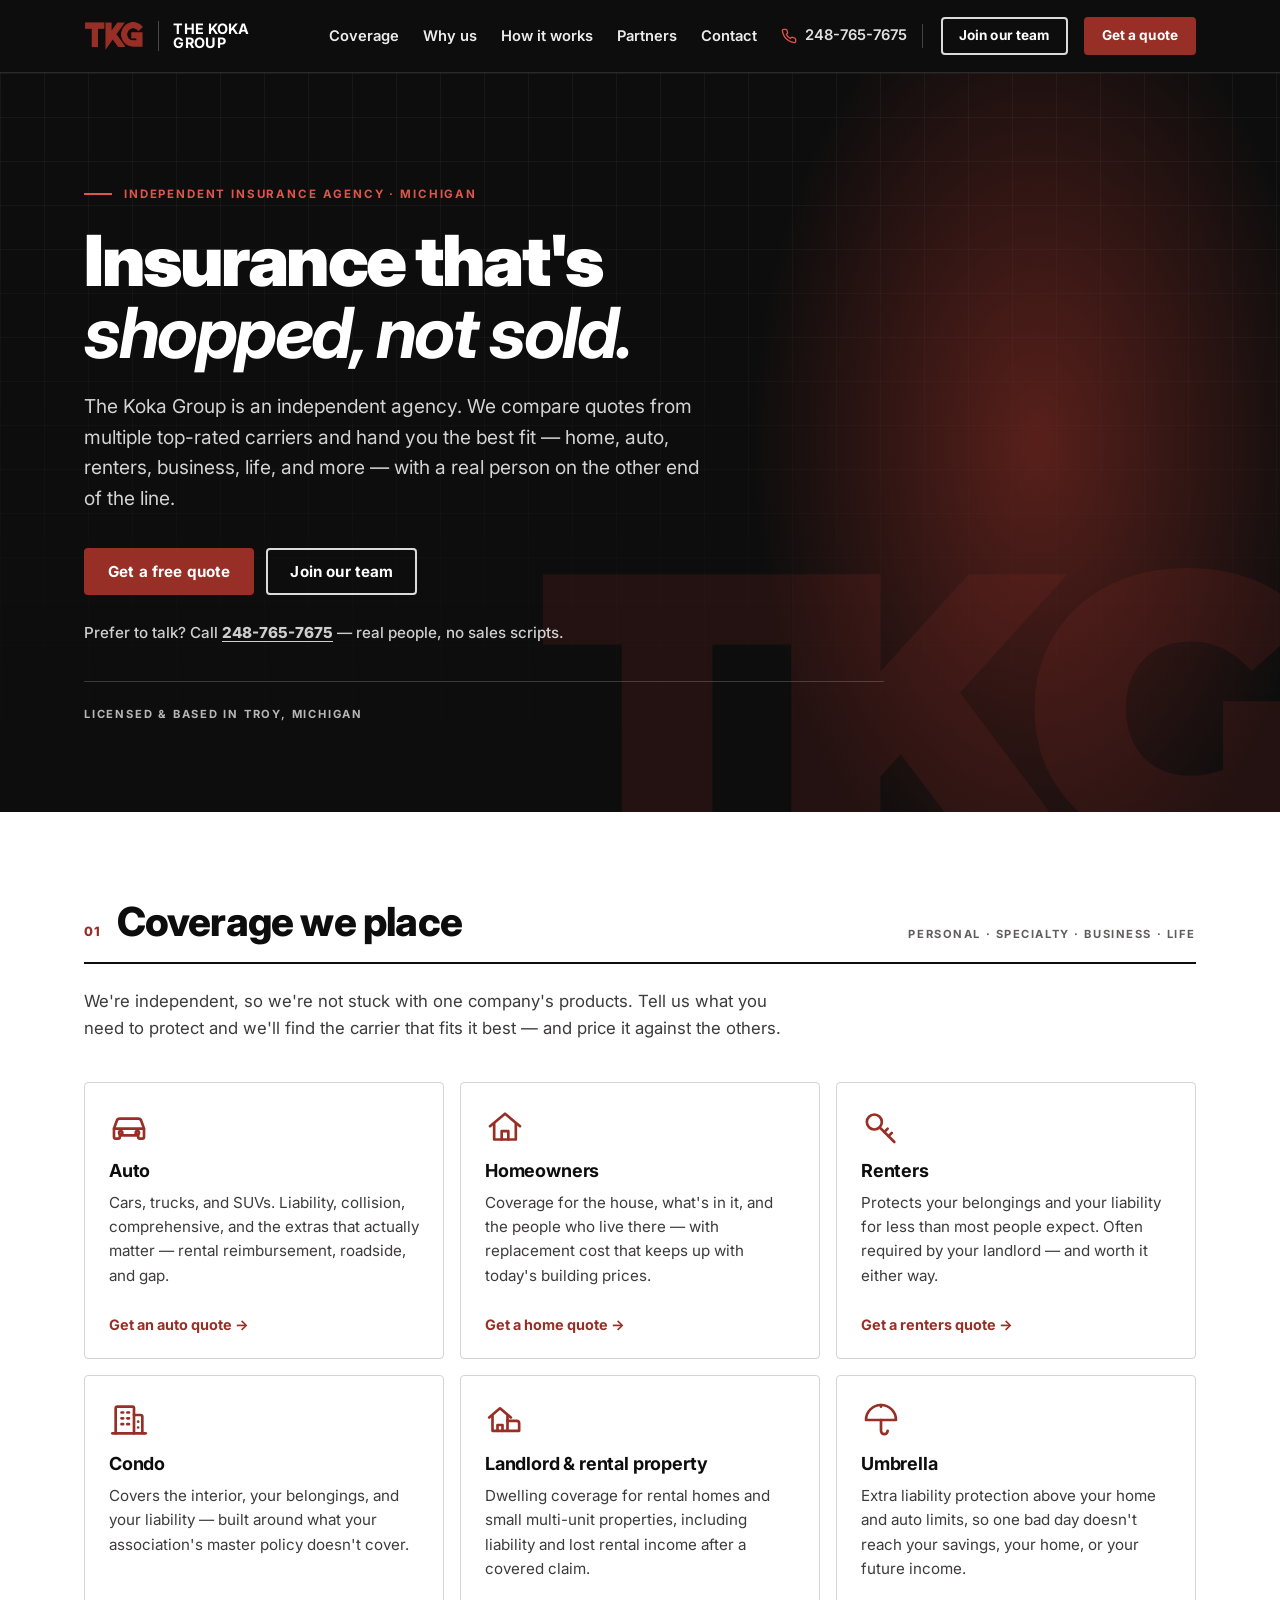
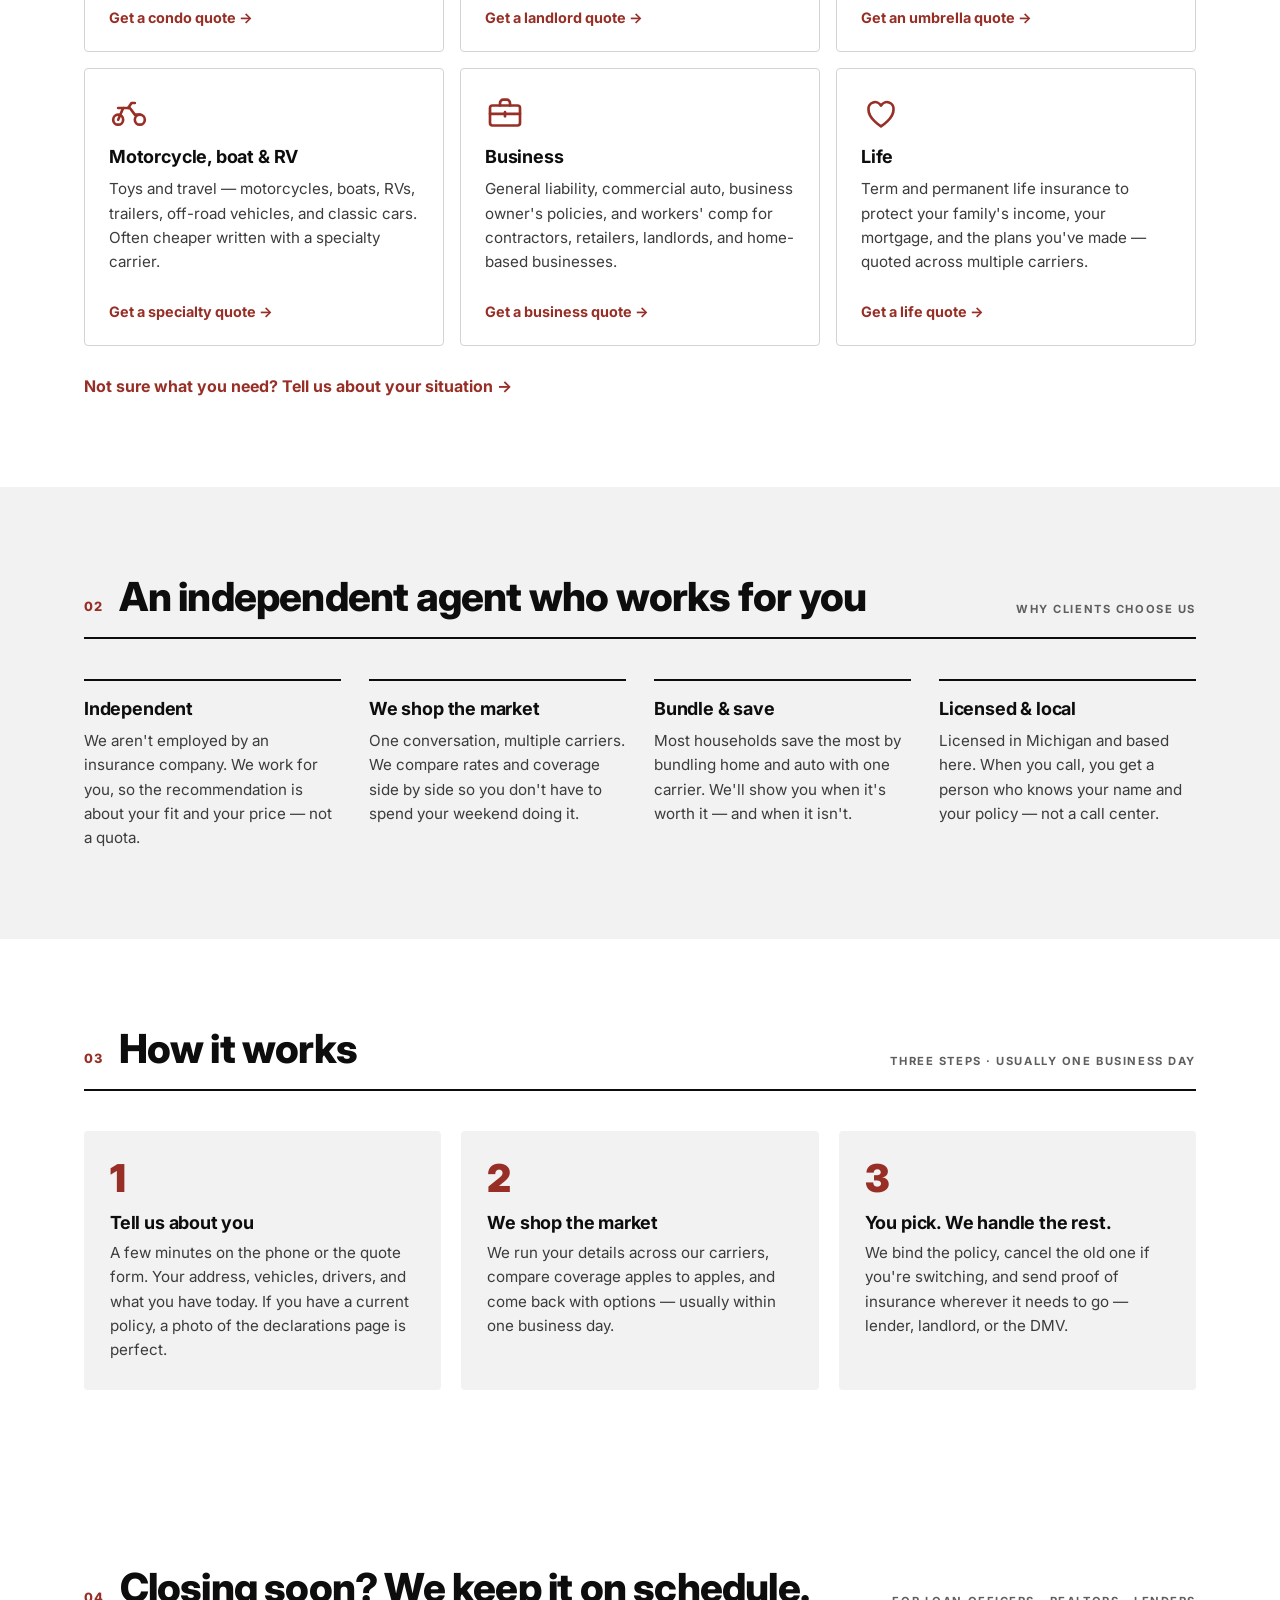
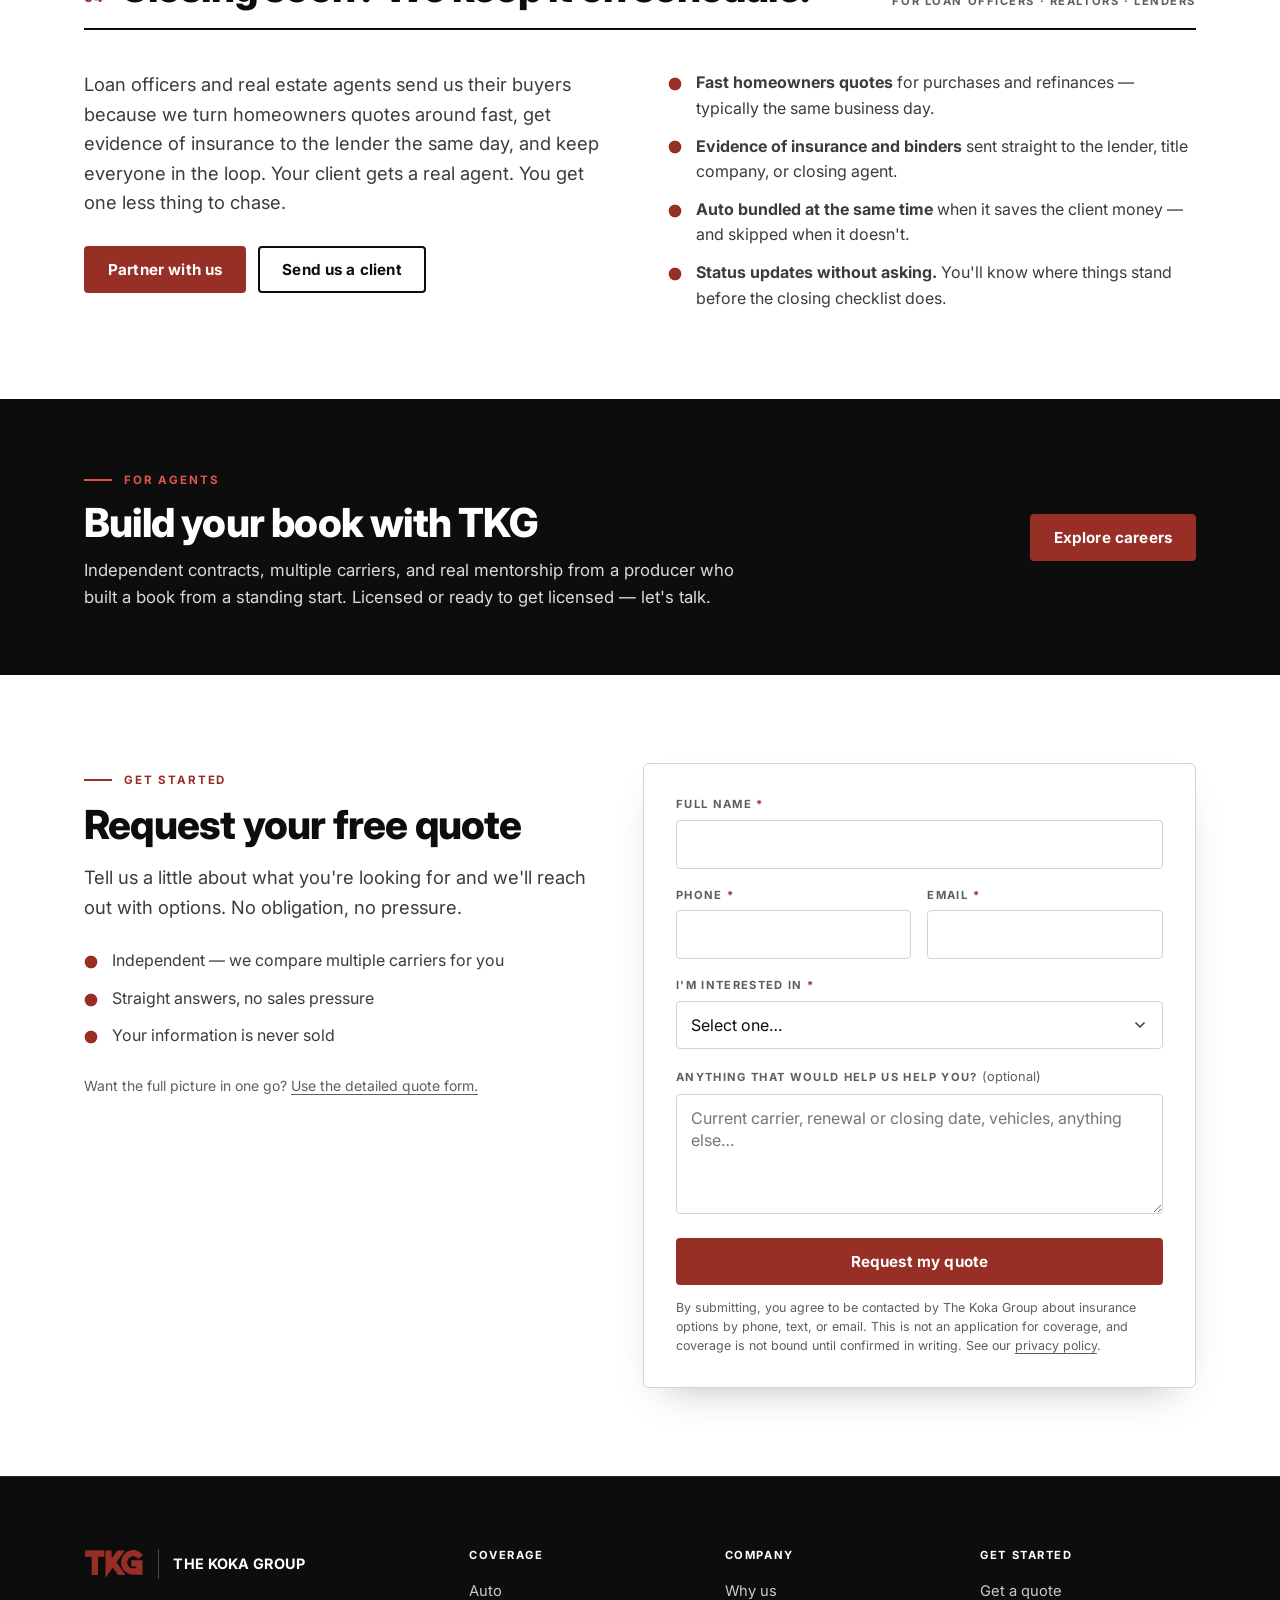
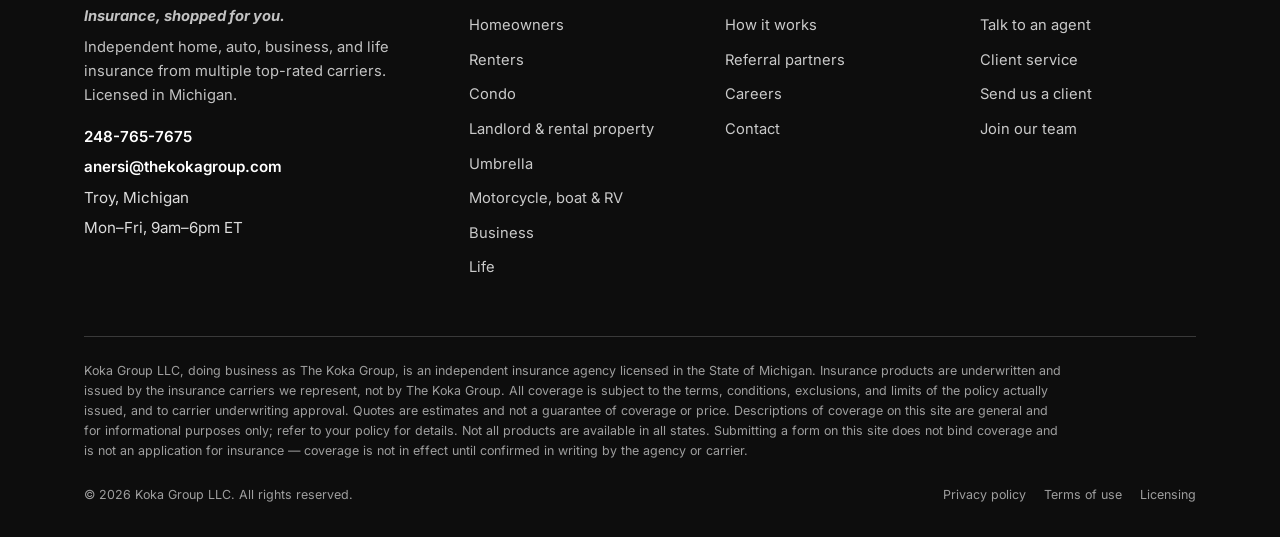
==== commit df0e1f3c: "Use the official TKG logo file for the header, icons, and link preview - Extract the logo (with its " ====
--- a/index.html
+++ b/index.html
@@ -20,12 +20,12 @@
   <meta name="twitter:title" content="The Koka Group · Independent Insurance Agency in Michigan">
   <meta name="twitter:description" content="The Koka Group is an independent insurance agency in Michigan. We shop multiple top-rated carriers for home, auto, renters, business, and life insurance so you get the right coverage at the best rate we can find.">
   <meta name="twitter:image" content="https://www.thekokagroup.com/assets/img/og-image.png">
-  <link rel="icon" href="favicon.ico" sizes="16x16 32x32 48x48 64x64">
-  <link rel="icon" href="assets/img/favicon-32.png" type="image/png" sizes="32x32">
-  <link rel="icon" href="assets/img/favicon-64.png" type="image/png" sizes="64x64">
-  <link rel="icon" href="assets/img/favicon.svg" type="image/svg+xml">
-  <link rel="apple-touch-icon" href="assets/img/apple-touch-icon.png">
-  <link rel="manifest" href="site.webmanifest">
+  <link rel="icon" href="favicon.ico?v=20260912b" sizes="16x16 32x32 48x48 64x64">
+  <link rel="icon" href="assets/img/favicon-32.png?v=20260912b" type="image/png" sizes="32x32">
+  <link rel="icon" href="assets/img/favicon-48.png?v=20260912b" type="image/png" sizes="48x48">
+  <link rel="icon" href="assets/img/icon-192.png?v=20260912b" type="image/png" sizes="192x192">
+  <link rel="apple-touch-icon" href="assets/img/apple-touch-icon.png?v=20260912b">
+  <link rel="manifest" href="site.webmanifest?v=20260912b">
   <link rel="preconnect" href="https://fonts.googleapis.com">
   <link rel="preconnect" href="https://fonts.gstatic.com" crossorigin>
   <link href="https://fonts.googleapis.com/css2?family=Inter:ital,wght@0,400;0,500;0,600;0,700;0,800;0,900;1,700&family=Montserrat:wght@900&display=swap" rel="stylesheet">
@@ -55,7 +55,7 @@
   <div class="container">
     <nav class="nav" aria-label="Primary">
       <a class="brand" href="index.html" aria-label="The Koka Group — home">
-        <img class="brand__logo" src="assets/img/logo.svg" alt="TKG" width="94" height="40">
+        <img class="brand__logo" src="assets/img/logo.png?v=20260912b" alt="TKG" width="1600" height="794">
         <span class="brand__text"><span>The Koka Group</span></span>
       </a>
       <ul class="nav__links">
@@ -367,7 +367,7 @@
     <div class="footer-grid">
       <div class="footer-brand">
         <a class="brand" href="index.html" aria-label="The Koka Group — home">
-        <img class="brand__logo" src="assets/img/logo.svg" alt="TKG" width="94" height="40">
+        <img class="brand__logo" src="assets/img/logo.png?v=20260912b" alt="TKG" width="1600" height="794">
         <span class="brand__text"><span>The Koka Group</span></span>
       </a>
         <p class="footer-brand__tag">Insurance, shopped for you.</p>
--- a/assets/css/styles.css
+++ b/assets/css/styles.css
@@ -5,9 +5,9 @@
    ========================================================================== */
 
 :root {
-  --red: #9b2d26;           /* brand brick red (logo) */
-  --red-hover: #85261f;
-  --red-deep: #9b2d26;
+  --red: #972f26;           /* exact brand red sampled from the logo file */
+  --red-hover: #7f271f;
+  --red-deep: #972f26;
   --red-soft: #e0554b;      /* red text on black */
   --red-tint: #f3dcd9;
   --red-tint-2: #faf0ee;
@@ -200,7 +200,7 @@
 .hero::after, .page-head::after {
   content: ""; position: absolute; z-index: 0; pointer-events: none;
   right: -12%; top: -40%; width: 62vw; height: 180%;
-  background: radial-gradient(closest-side, rgba(155,45,38,0.55), rgba(155,45,38,0) 72%);
+  background: radial-gradient(closest-side, rgba(151,47,38,0.55), rgba(151,47,38,0) 72%);
 }
 .page-head::after { width: 40vw; height: 220%; top: -60%; right: -8%; opacity: 0.8; }
 .hero__mark {
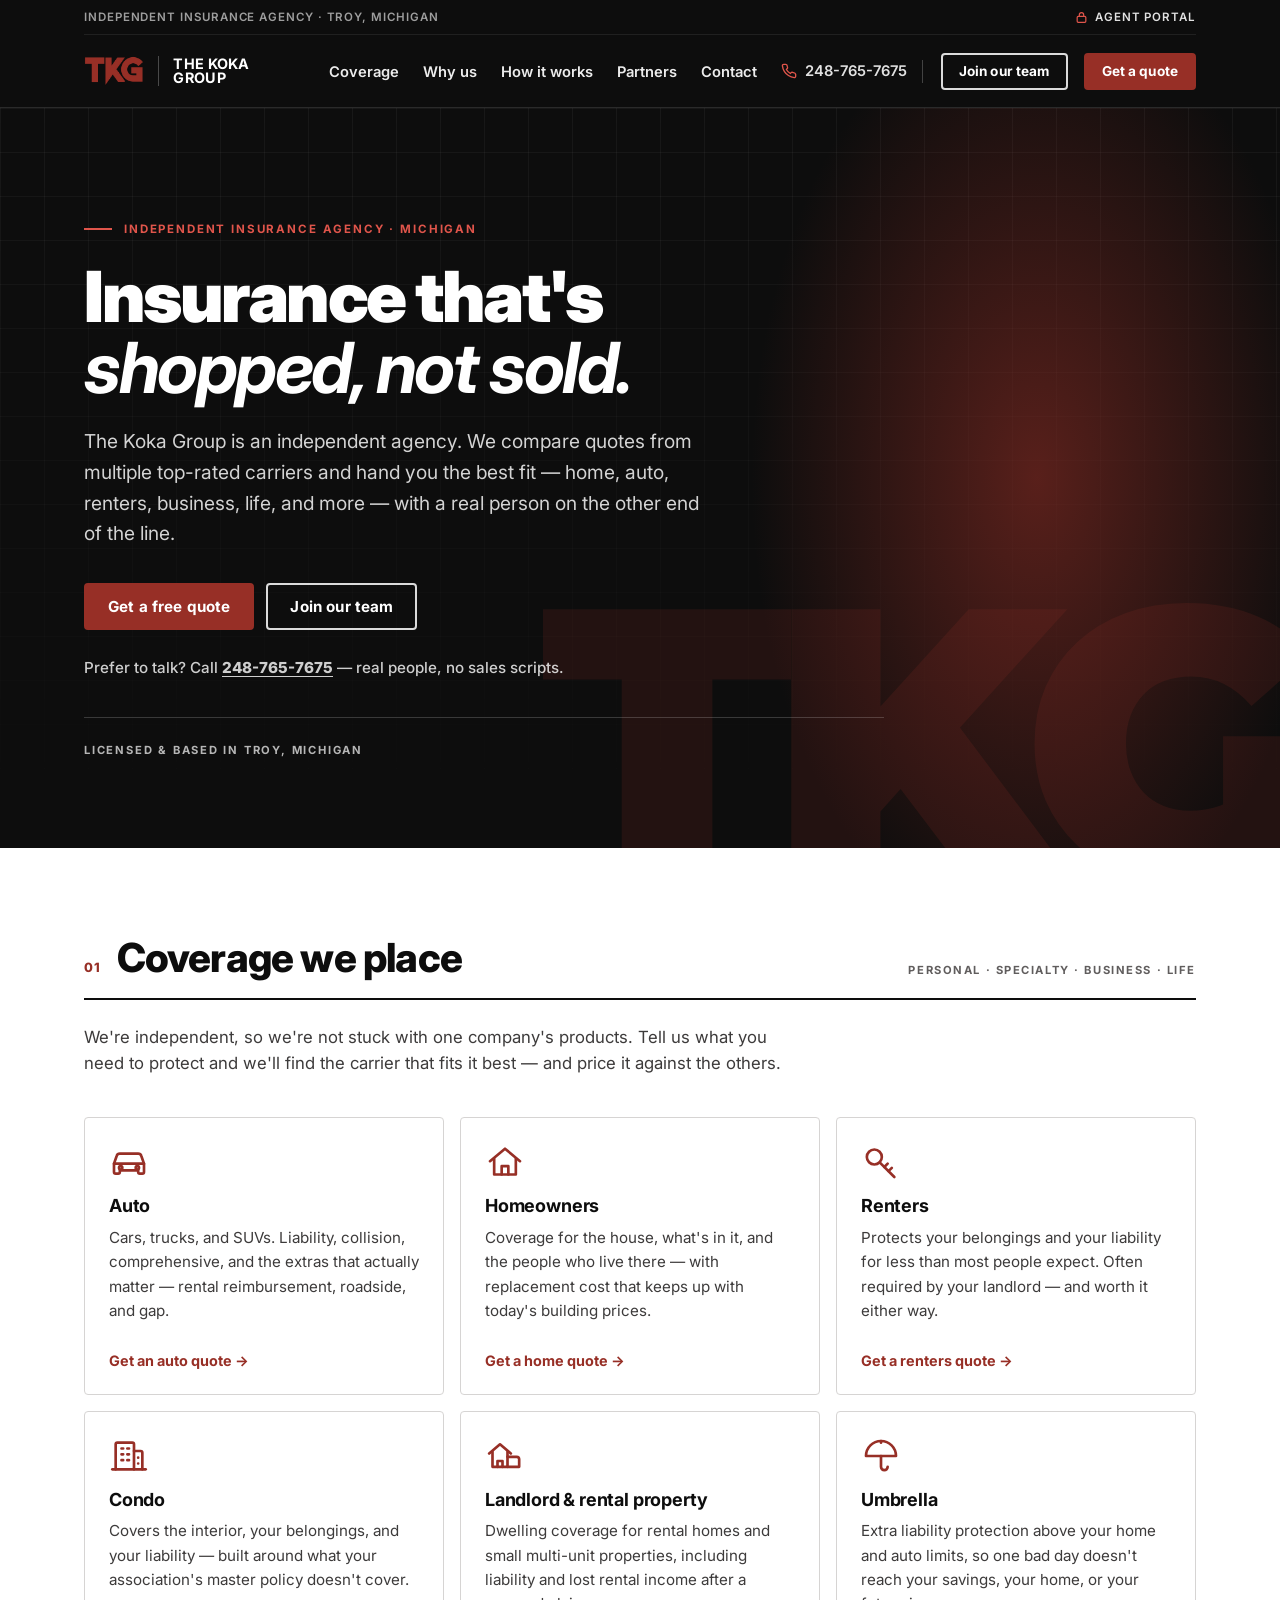
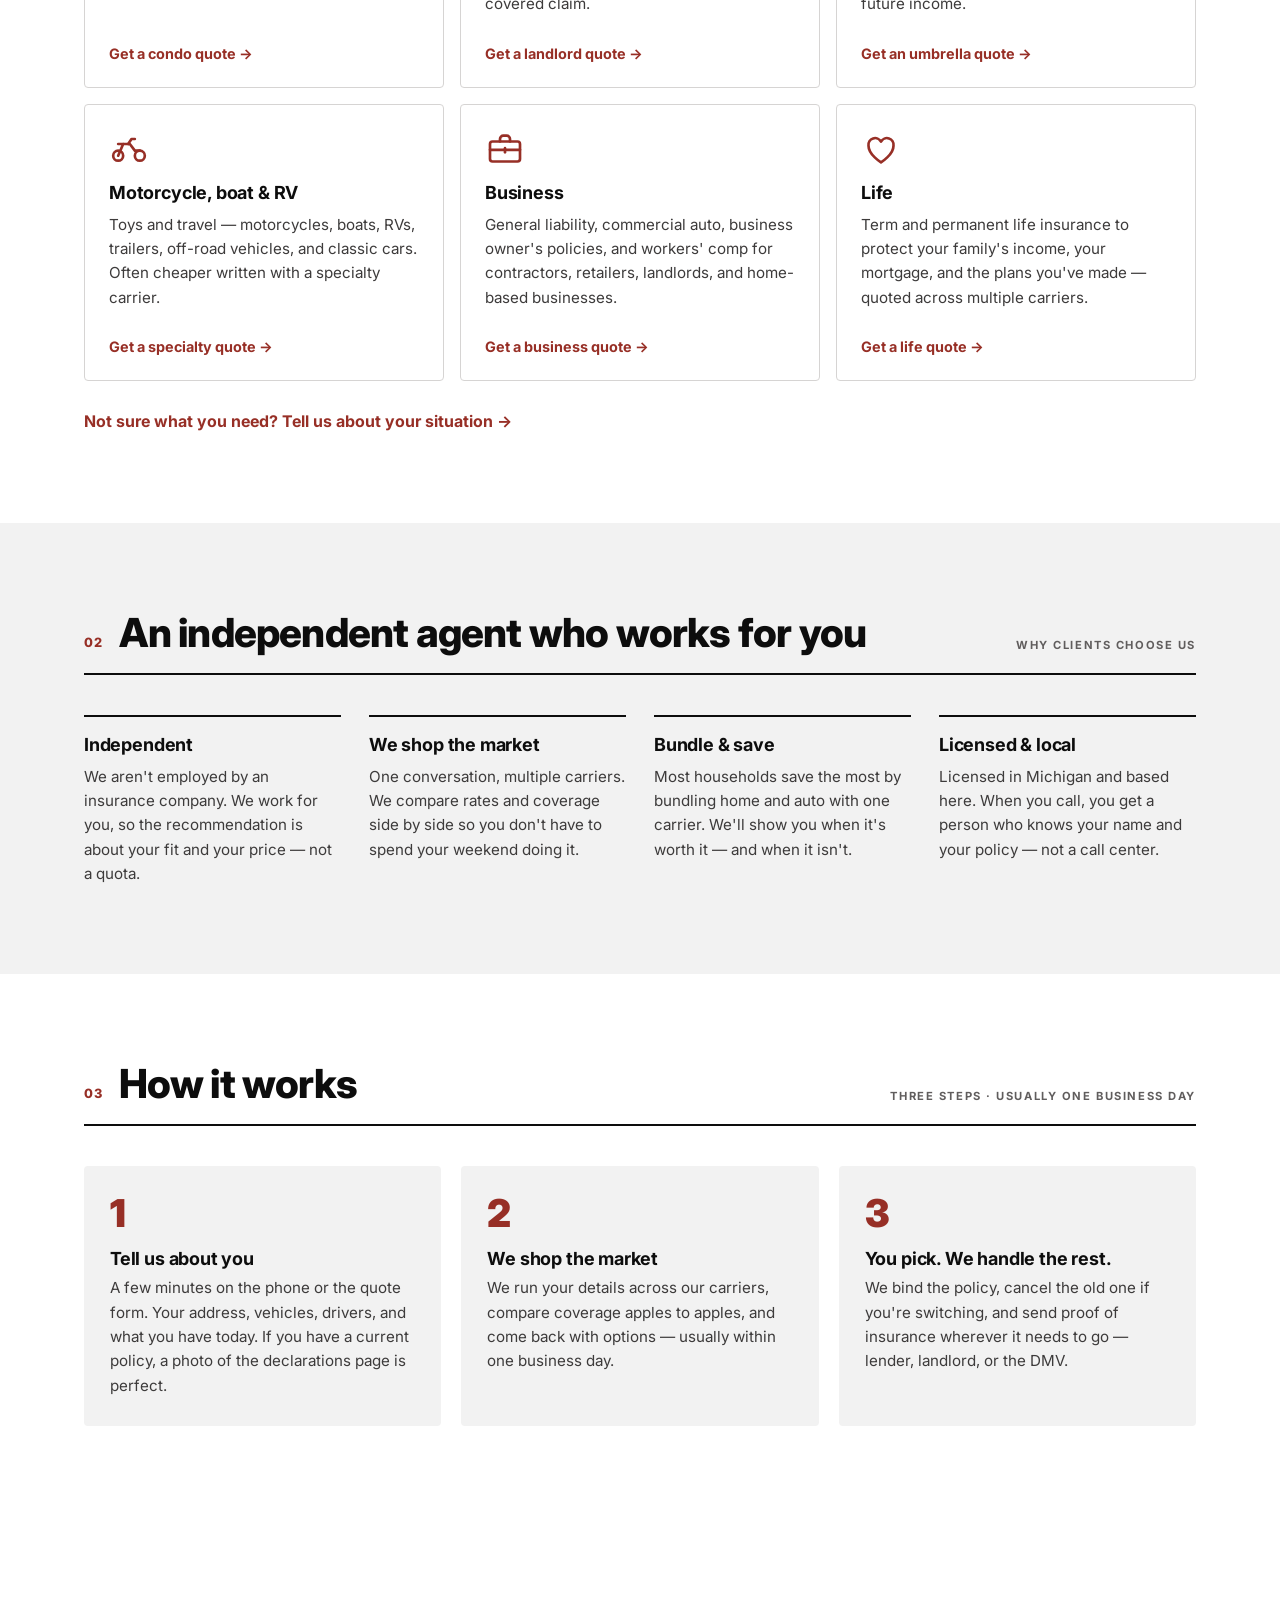
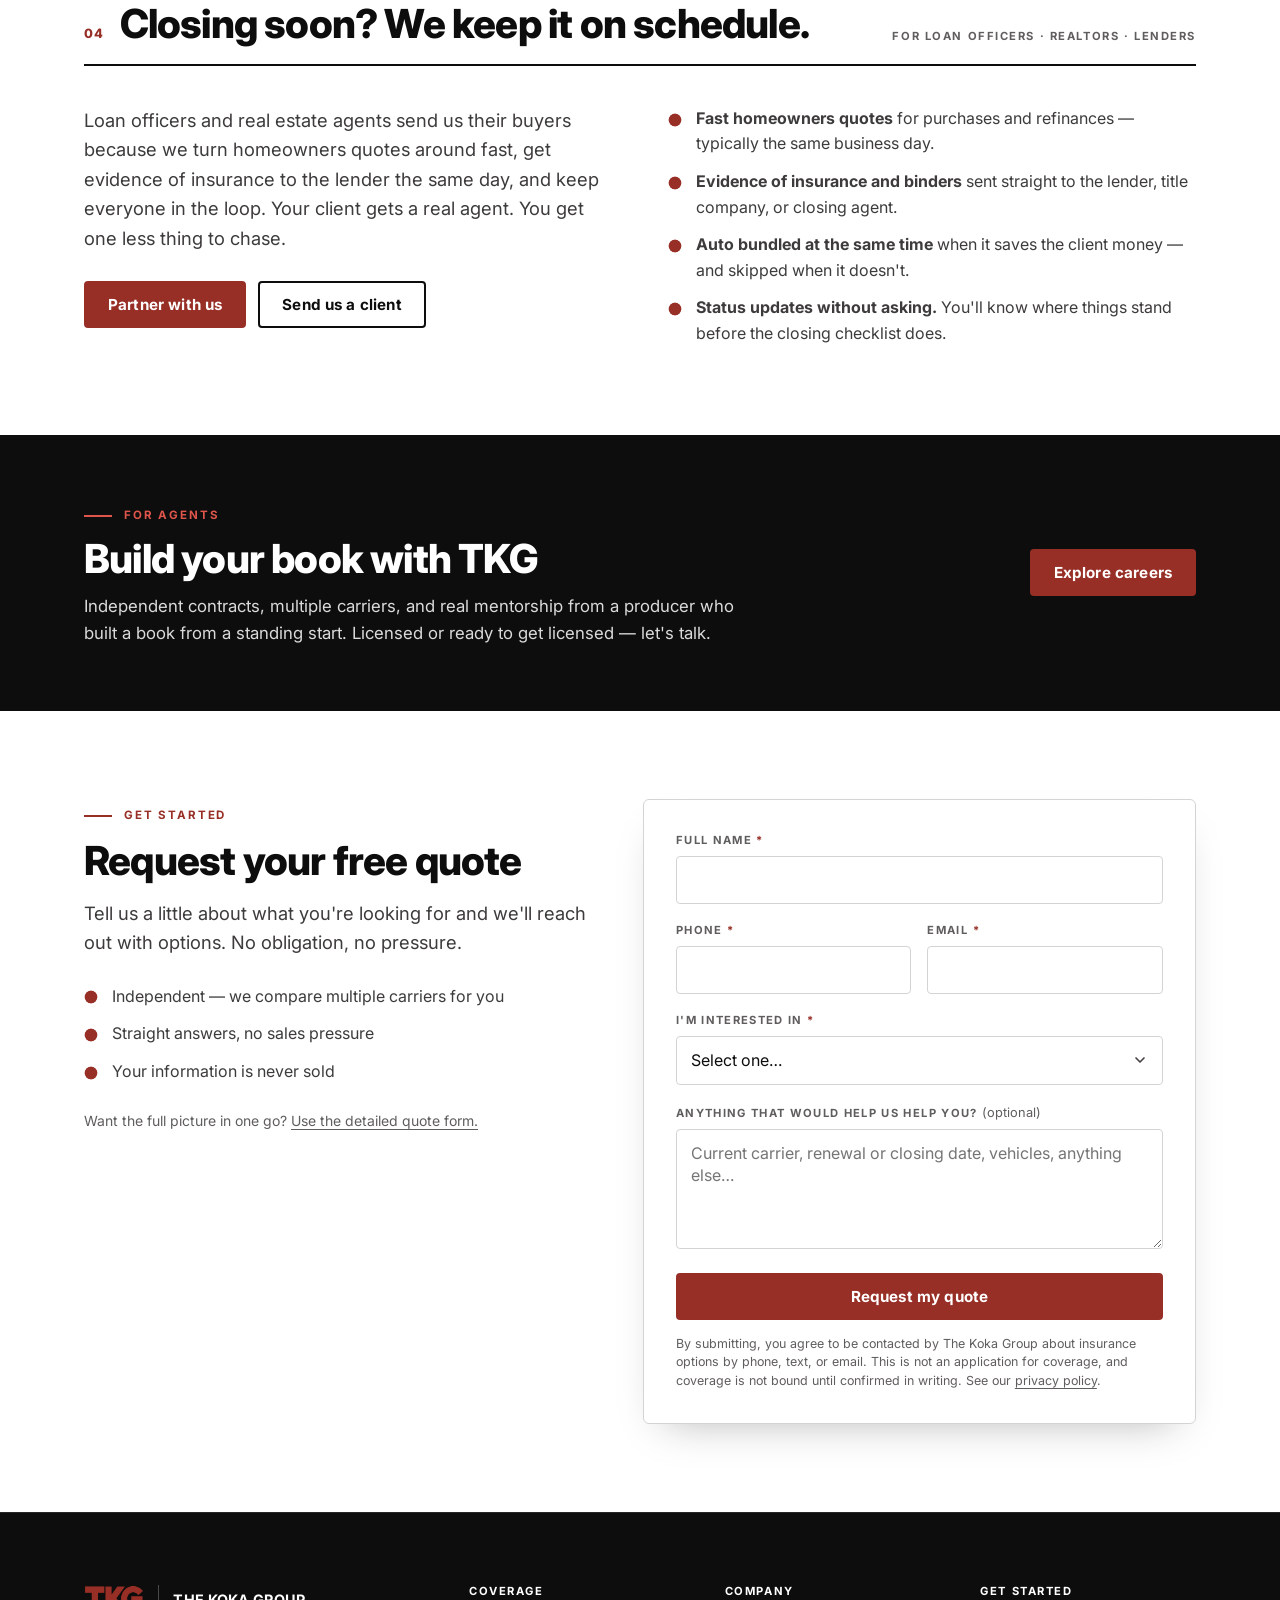
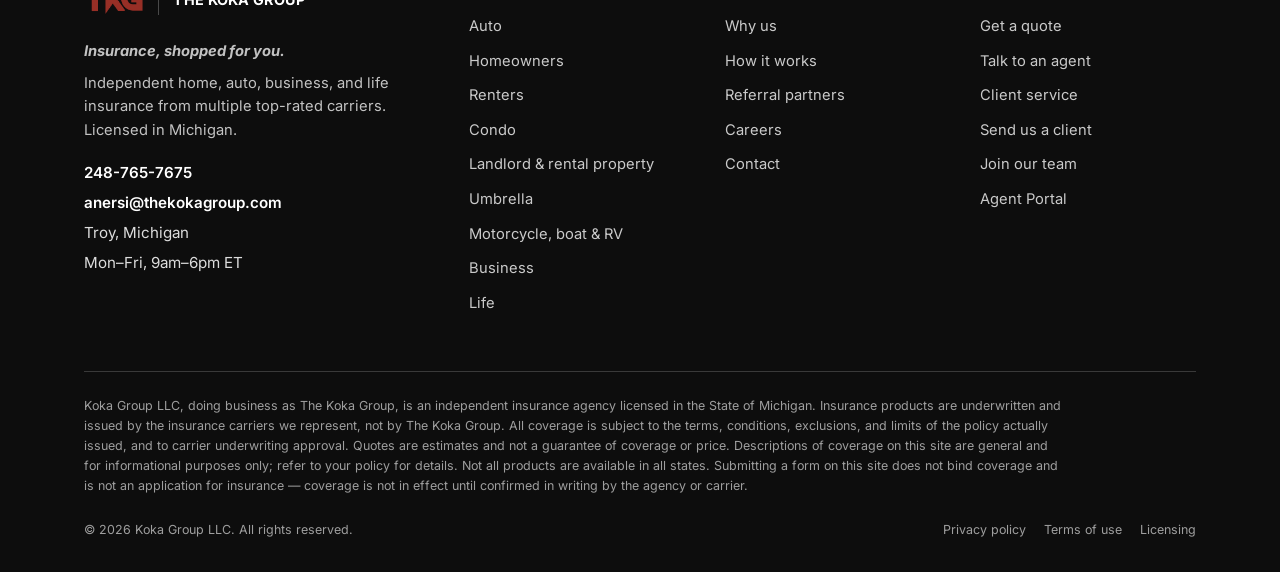
==== commit 79bb91d9: "Add Agent Portal: Google Workspace sign-in and team tool hub - portal.html with sign-in, pending, wr" ====
--- a/index.html
+++ b/index.html
@@ -53,6 +53,10 @@
 <a class="skip-link" href="#main">Skip to content</a>
 <header class="site-header">
   <div class="container">
+    <div class="topbar">
+      <span class="topbar__left">Independent insurance agency · Troy, Michigan</span>
+      <a class="topbar__link" href="portal.html"><svg viewBox="0 0 24 24" aria-hidden="true"><rect x="4" y="10" width="16" height="11" rx="2"/><path d="M8 10V7a4 4 0 0 1 8 0v3"/></svg>Agent Portal</a>
+    </div>
     <nav class="nav" aria-label="Primary">
       <a class="brand" href="index.html" aria-label="The Koka Group — home">
         <img class="brand__logo" src="assets/img/logo.png?v=20260912b" alt="TKG" width="1600" height="794">
@@ -84,6 +88,7 @@
           <li><a href="contact.html">Contact</a></li>
           <li><a href="quote.html">Get a quote</a></li>
           <li><a href="careers.html">Join our team</a></li>
+          <li><a href="portal.html">Agent Portal</a></li>
           <li data-phone-wrap hidden><a href="tel:" data-phone>Call us</a></li>
       </ul>
       <div class="btn-row">
@@ -411,6 +416,7 @@
           <li><a href="contact.html#service">Client service</a></li>
           <li><a href="contact.html#partners">Send us a client</a></li>
           <li><a href="careers.html">Join our team</a></li>
+          <li><a href="portal.html">Agent Portal</a></li>
         </ul>
       </div>
     </div>
--- a/assets/css/styles.css
+++ b/assets/css/styles.css
@@ -416,6 +416,72 @@
 .footer-bottom { display: flex; flex-wrap: wrap; justify-content: space-between; gap: 12px 24px; margin-top: 24px; font-size: 0.78rem; color: rgba(255,255,255,0.6); }
 .footer-bottom ul { list-style: none; display: flex; flex-wrap: wrap; gap: 18px; }
 .footer-bottom a:hover { color: var(--white); text-decoration: underline; text-underline-offset: 3px; }
+
+
+/* ---------- Utility bar (above the nav) ---------- */
+.topbar { display: flex; align-items: center; justify-content: space-between; gap: 16px; min-height: 34px; font-size: 0.72rem; font-weight: 600; letter-spacing: 0.08em; text-transform: uppercase; color: rgba(255,255,255,0.6); border-bottom: 1px solid rgba(255,255,255,0.08); }
+.topbar__link { display: inline-flex; align-items: center; gap: 7px; color: rgba(255,255,255,0.88); padding: 8px 0; }
+.topbar__link svg { width: 13px; height: 13px; stroke: var(--red-soft); fill: none; stroke-width: 2.2; stroke-linecap: round; stroke-linejoin: round; }
+.topbar__link:hover { color: var(--white); text-decoration: underline; text-underline-offset: 3px; }
+@media (max-width: 720px) { .topbar__left { display: none; } .topbar { justify-content: flex-end; min-height: 30px; } }
+
+/* ---------- Agent portal ---------- */
+.page-head--portal { padding: 56px 0 48px; }
+.portal { min-height: 420px; }
+.portal-card { max-width: 480px; margin: 8px auto 0; background: var(--white); border: 1px solid var(--g300); border-radius: 8px; padding: 36px 32px 28px; text-align: center; box-shadow: var(--shadow); }
+.portal-card__icon { display: inline-flex; width: 52px; height: 52px; border-radius: 50%; background: var(--red-tint-2); color: var(--red); align-items: center; justify-content: center; margin-bottom: 16px; }
+.portal-card__icon svg { width: 24px; height: 24px; stroke: currentColor; fill: none; stroke-width: 2; stroke-linecap: round; stroke-linejoin: round; }
+.portal-card h2 { font-size: 1.5rem; margin-bottom: 10px; }
+.portal-card p { color: var(--charcoal); }
+.portal-card .btn { margin-top: 8px; }
+.portal-card__foot { margin-top: 22px; padding-top: 18px; border-top: 1px solid var(--g200); }
+.google-btn { display: flex; justify-content: center; min-height: 44px; margin: 22px 0 4px; }
+.portal-card--denied .portal-card__icon { background: var(--red-tint); }
+
+.portal-bar { display: flex; align-items: center; justify-content: space-between; gap: 16px; flex-wrap: wrap; background: var(--ink); color: var(--white); border-radius: 8px; padding: 14px 18px; margin-bottom: 36px; }
+.portal-bar__user { display: flex; align-items: center; gap: 12px; min-width: 0; }
+.portal-bar__avatar { width: 40px; height: 40px; border-radius: 50%; border: 2px solid rgba(255,255,255,0.25); flex: none; }
+.portal-bar__name { font-weight: 700; line-height: 1.2; }
+.portal-bar__email { font-size: 0.82rem; color: rgba(255,255,255,0.65); word-break: break-all; }
+.portal-bar .btn--outline { color: var(--white); border-color: rgba(255,255,255,0.7); }
+.portal-bar .btn--outline:hover { background: var(--white); color: var(--ink); border-color: var(--white); }
+
+.tiles-grid { display: grid; gap: 16px; }
+.tiles-grid--tools { grid-template-columns: repeat(2, 1fr); }
+.tiles-grid--sites { grid-template-columns: repeat(2, 1fr); }
+.tile { position: relative; display: grid; grid-template-columns: auto 1fr; grid-template-rows: auto auto; column-gap: 18px; row-gap: 14px; align-items: start; background: var(--white); border: 1px solid var(--g300); border-radius: 8px; padding: 24px; color: var(--ink); transition: border-color .15s ease, transform .15s ease, box-shadow .15s ease; }
+.tile:hover { border-color: var(--ink); box-shadow: var(--shadow); transform: translateY(-2px); }
+.tile:focus-visible { outline: 3px solid var(--ink); outline-offset: 2px; }
+.tile__icon { width: 52px; height: 52px; border-radius: 10px; background: var(--ink); color: var(--red-soft); display: inline-flex; align-items: center; justify-content: center; grid-row: 1 / span 2; }
+.tile__icon svg { width: 26px; height: 26px; stroke: currentColor; fill: none; stroke-width: 1.8; stroke-linecap: round; stroke-linejoin: round; }
+.tile__body { display: grid; gap: 6px; min-width: 0; }
+.tile__top { display: flex; align-items: center; gap: 10px; flex-wrap: wrap; }
+.tile__name { font-size: 1.2rem; font-weight: 800; letter-spacing: -0.01em; line-height: 1.15; }
+.tile__status { font-size: 0.62rem; font-weight: 700; letter-spacing: 0.12em; text-transform: uppercase; color: #1d7a3a; background: #e6f4ea; padding: 3px 8px; border-radius: 999px; }
+.tile__tagline { font-size: 0.8rem; font-weight: 700; letter-spacing: 0.06em; text-transform: uppercase; color: var(--g600); }
+.tile__desc { font-size: 0.95rem; color: var(--charcoal); line-height: 1.55; }
+.tile__cta { grid-column: 2; font-weight: 700; color: var(--red-deep); font-size: 0.92rem; }
+.tile--site { padding: 18px 20px; row-gap: 8px; }
+.tile--site .tile__icon { width: 44px; height: 44px; }
+.tile--site .tile__icon svg { width: 22px; height: 22px; }
+.tile--site .tile__name { font-size: 1.05rem; }
+.portal-head-gap { margin-top: 48px; }
+.updates { list-style: none; display: grid; gap: 0; border: 1px solid var(--g300); border-radius: 8px; overflow: hidden; background: var(--white); }
+.update { display: grid; grid-template-columns: 140px 1fr; gap: 16px; padding: 18px 22px; border-top: 1px solid var(--g200); }
+.update:first-child { border-top: 0; }
+.update__date { font-size: 0.72rem; font-weight: 700; letter-spacing: 0.1em; text-transform: uppercase; color: var(--red-deep); padding-top: 3px; }
+.update__body { display: grid; gap: 4px; color: var(--charcoal); font-size: 0.95rem; }
+.update__body strong { color: var(--ink); }
+.portal-foot { margin-top: 28px; }
+@media (max-width: 720px) {
+  .portal-card { padding: 28px 20px 22px; }
+  .tiles-grid--tools, .tiles-grid--sites { grid-template-columns: 1fr; }
+  .tile { padding: 20px; column-gap: 14px; }
+  .tile__cta { grid-column: 1 / -1; }
+  .update { grid-template-columns: 1fr; gap: 6px; padding: 16px 18px; }
+  .portal-bar { padding: 12px 14px; }
+  .portal-bar .btn { width: 100%; }
+}
 
 /* ---------- Responsive ---------- */
 @media (max-width: 1024px) {
